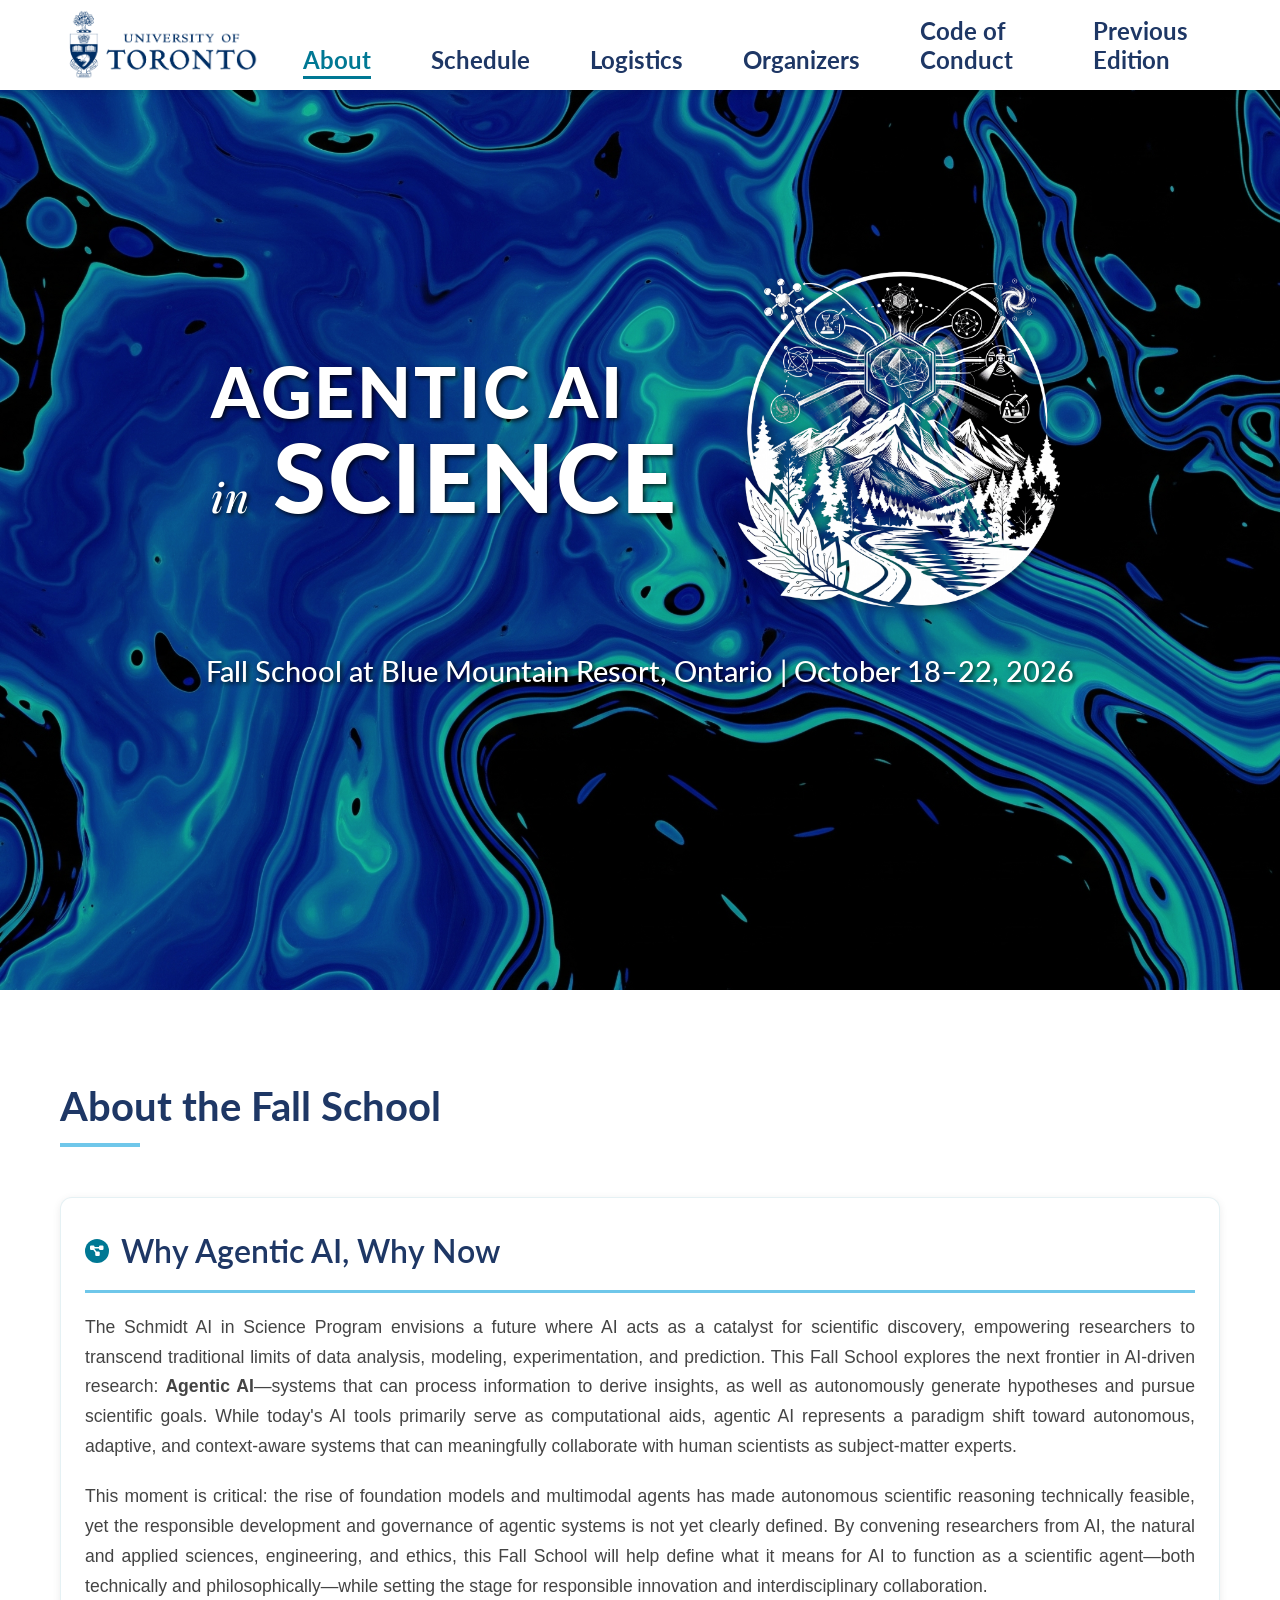
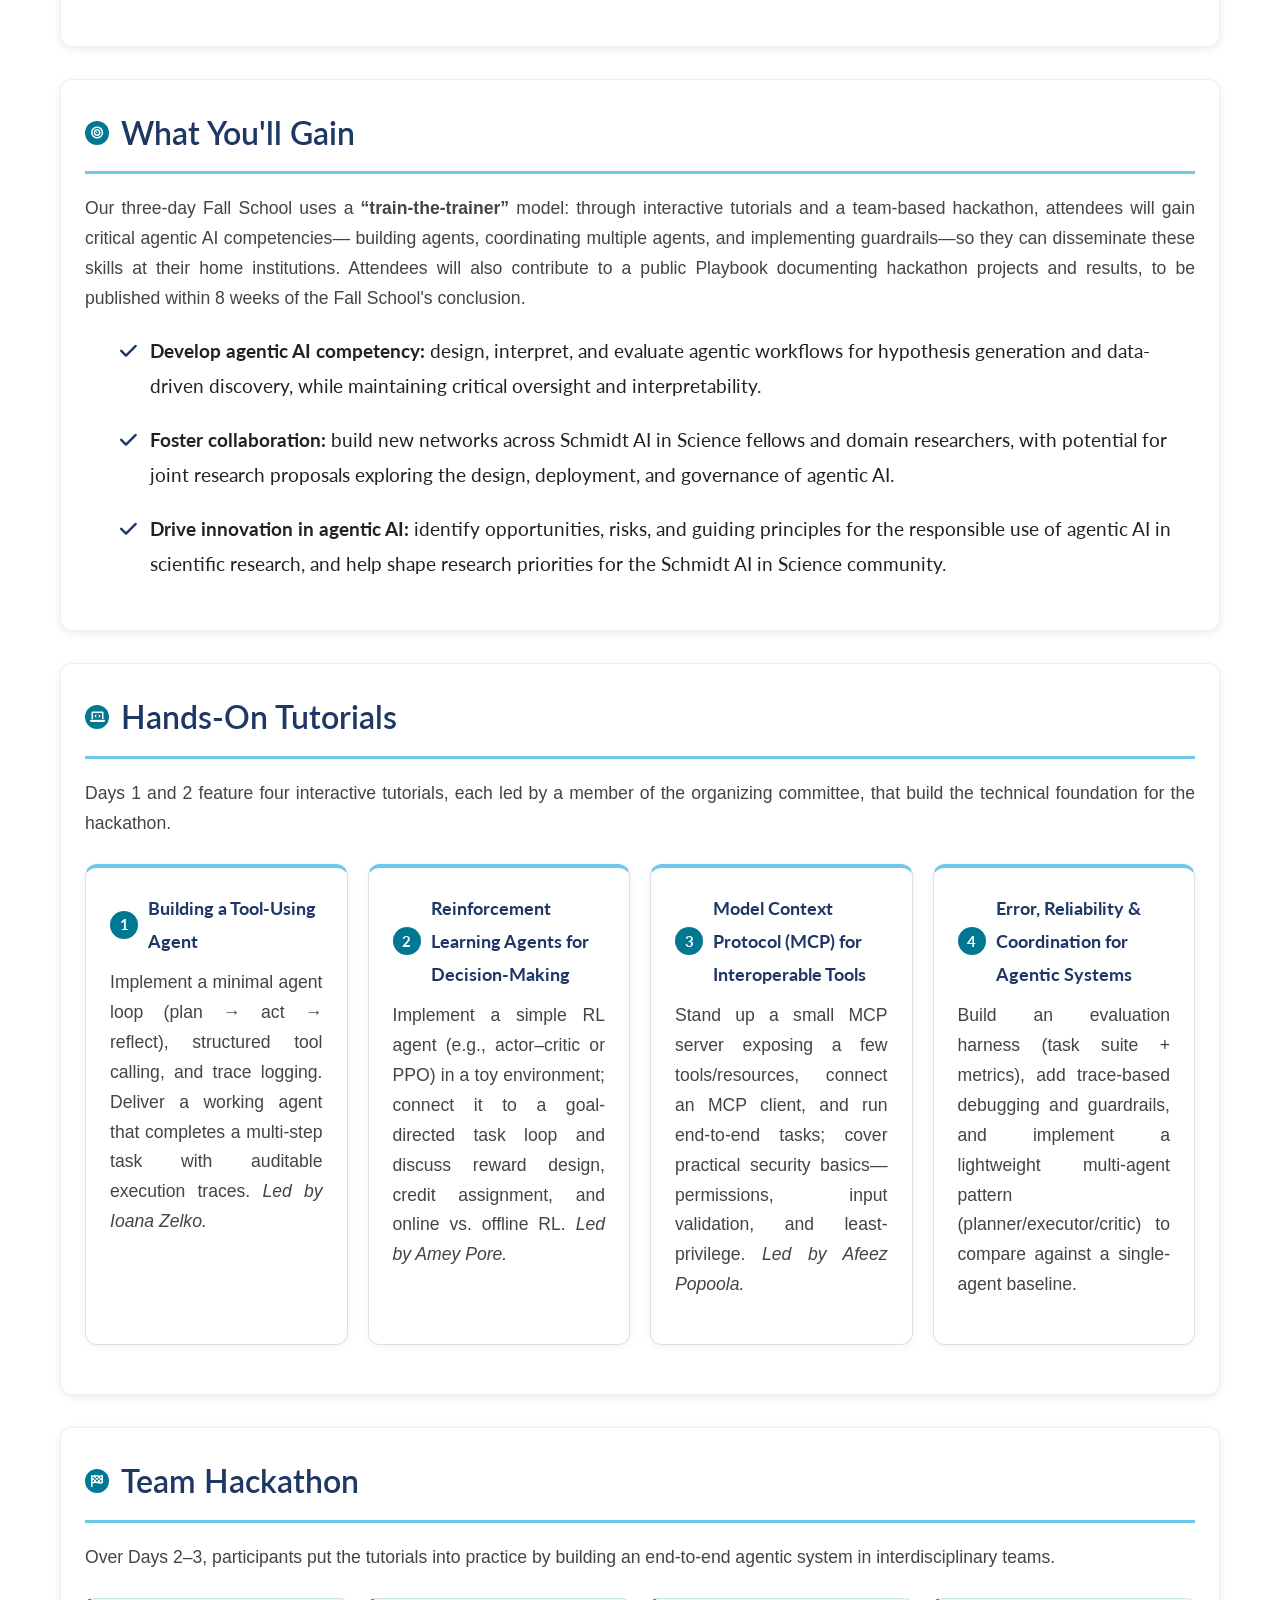
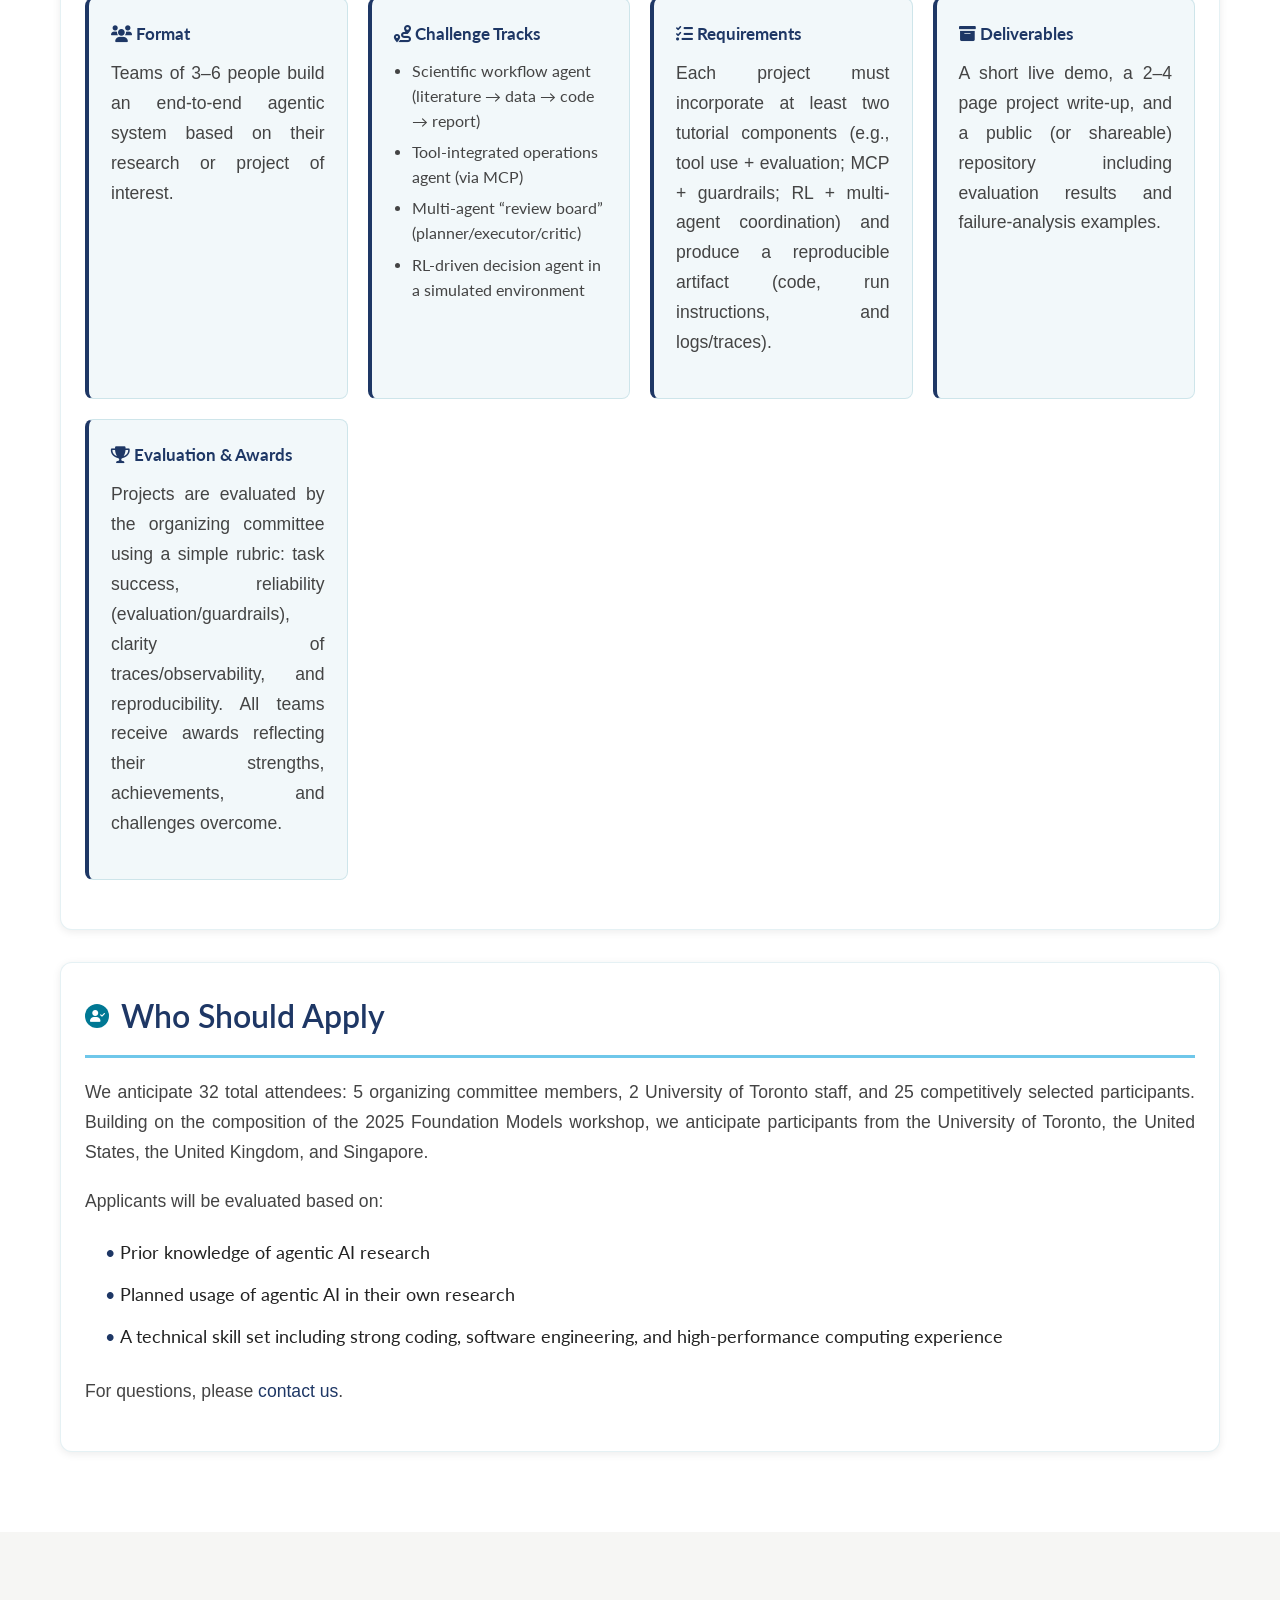
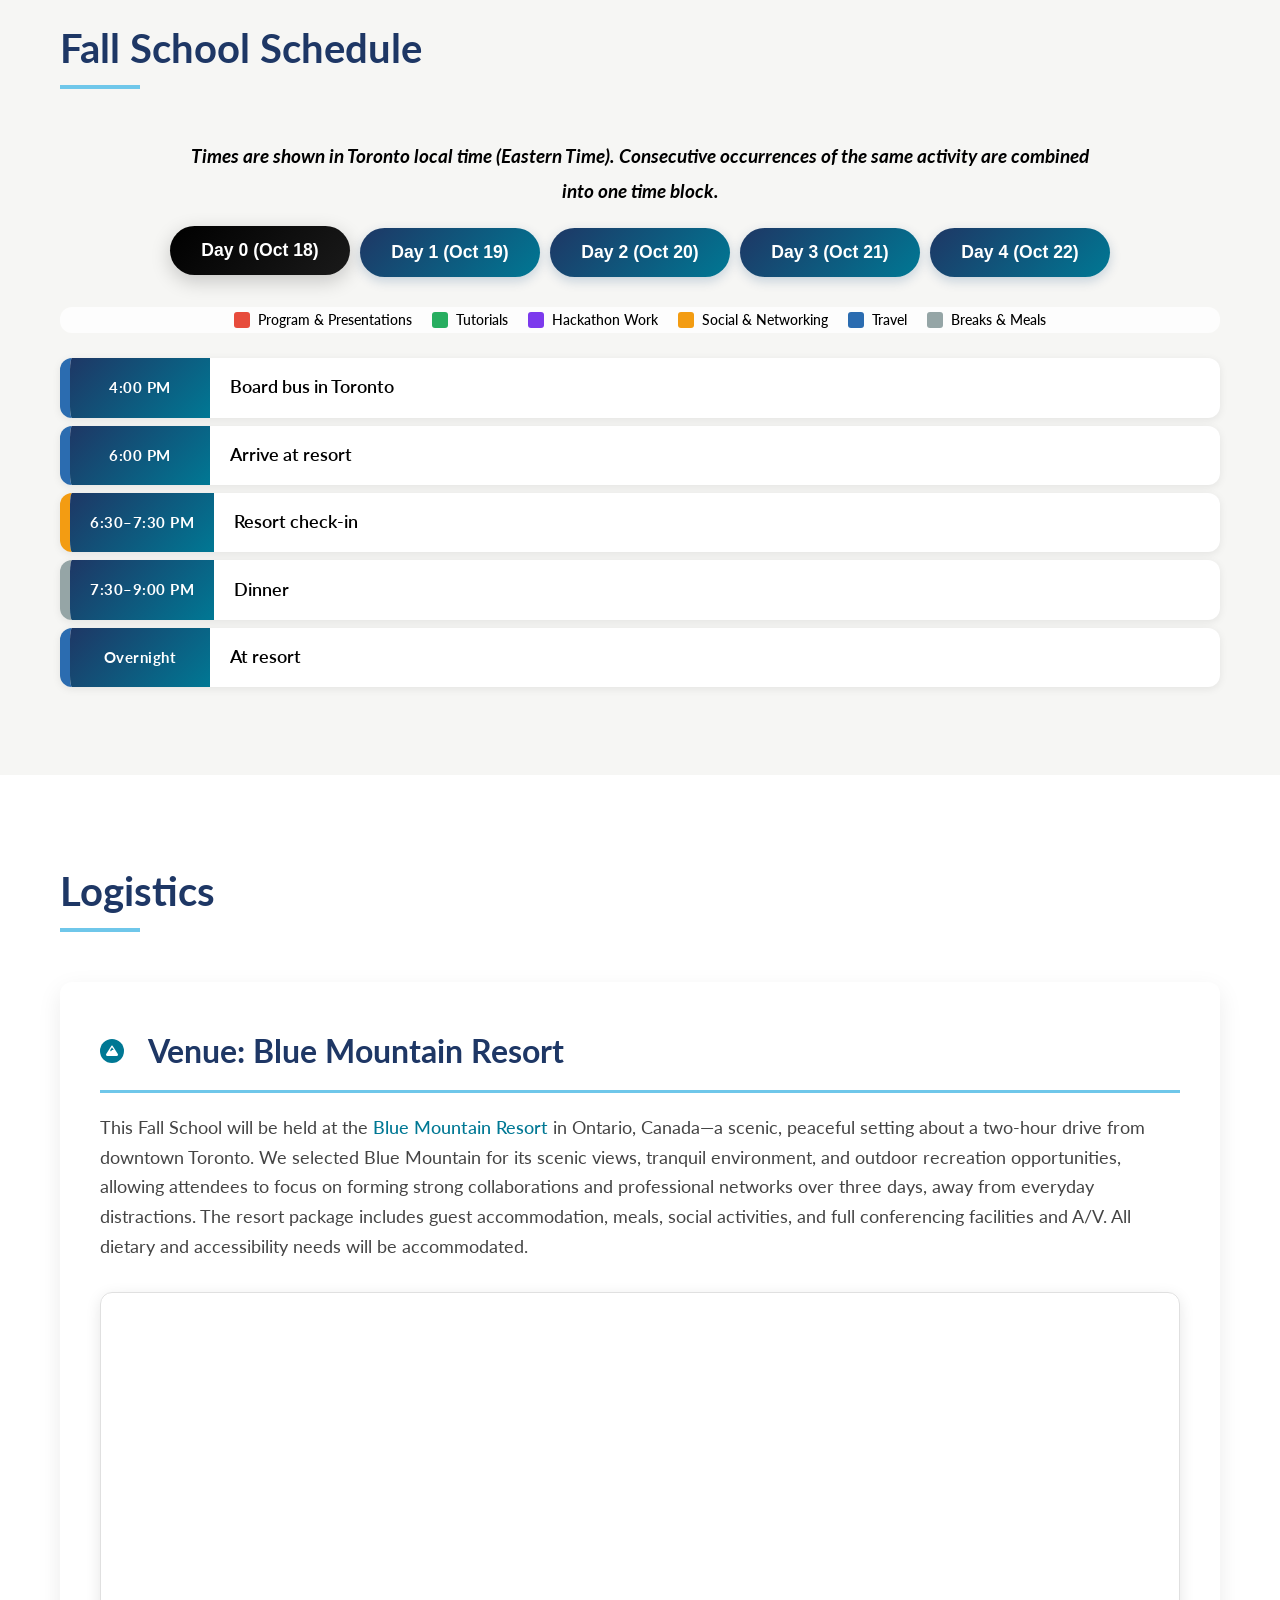
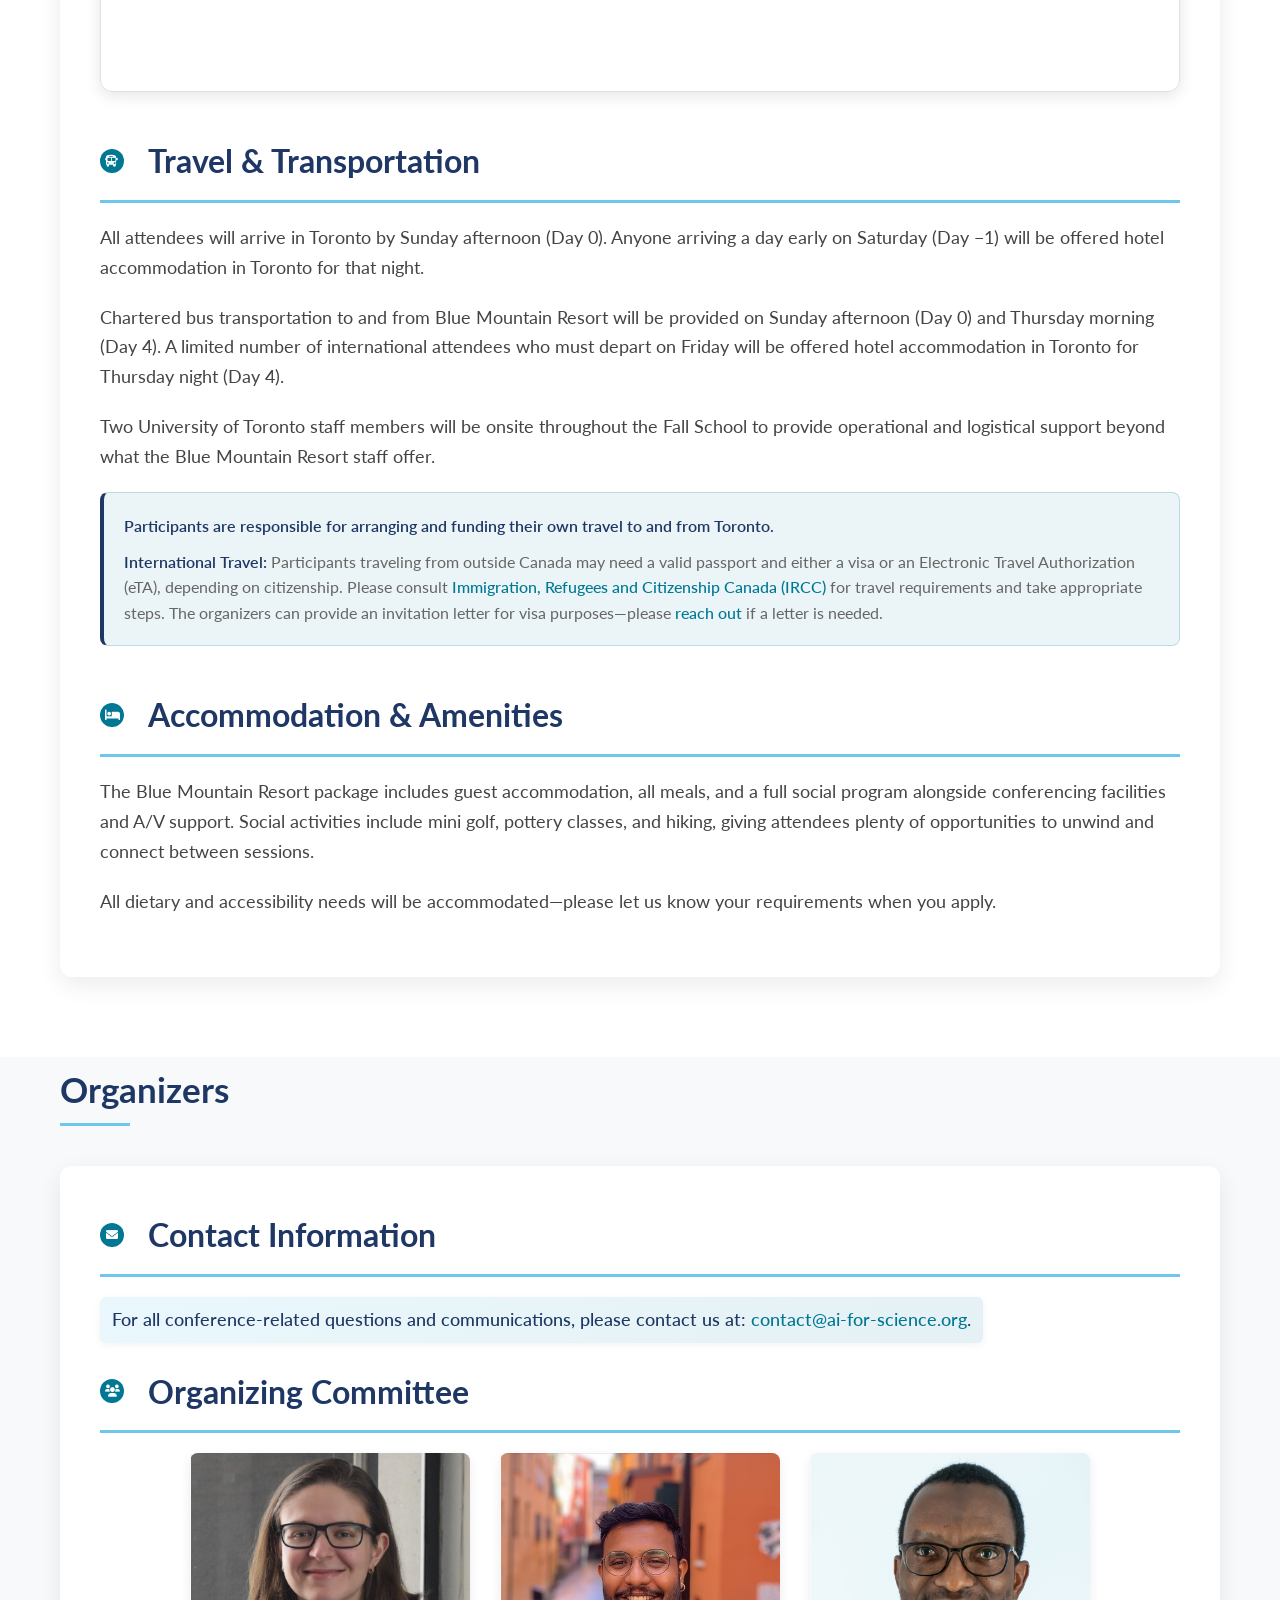
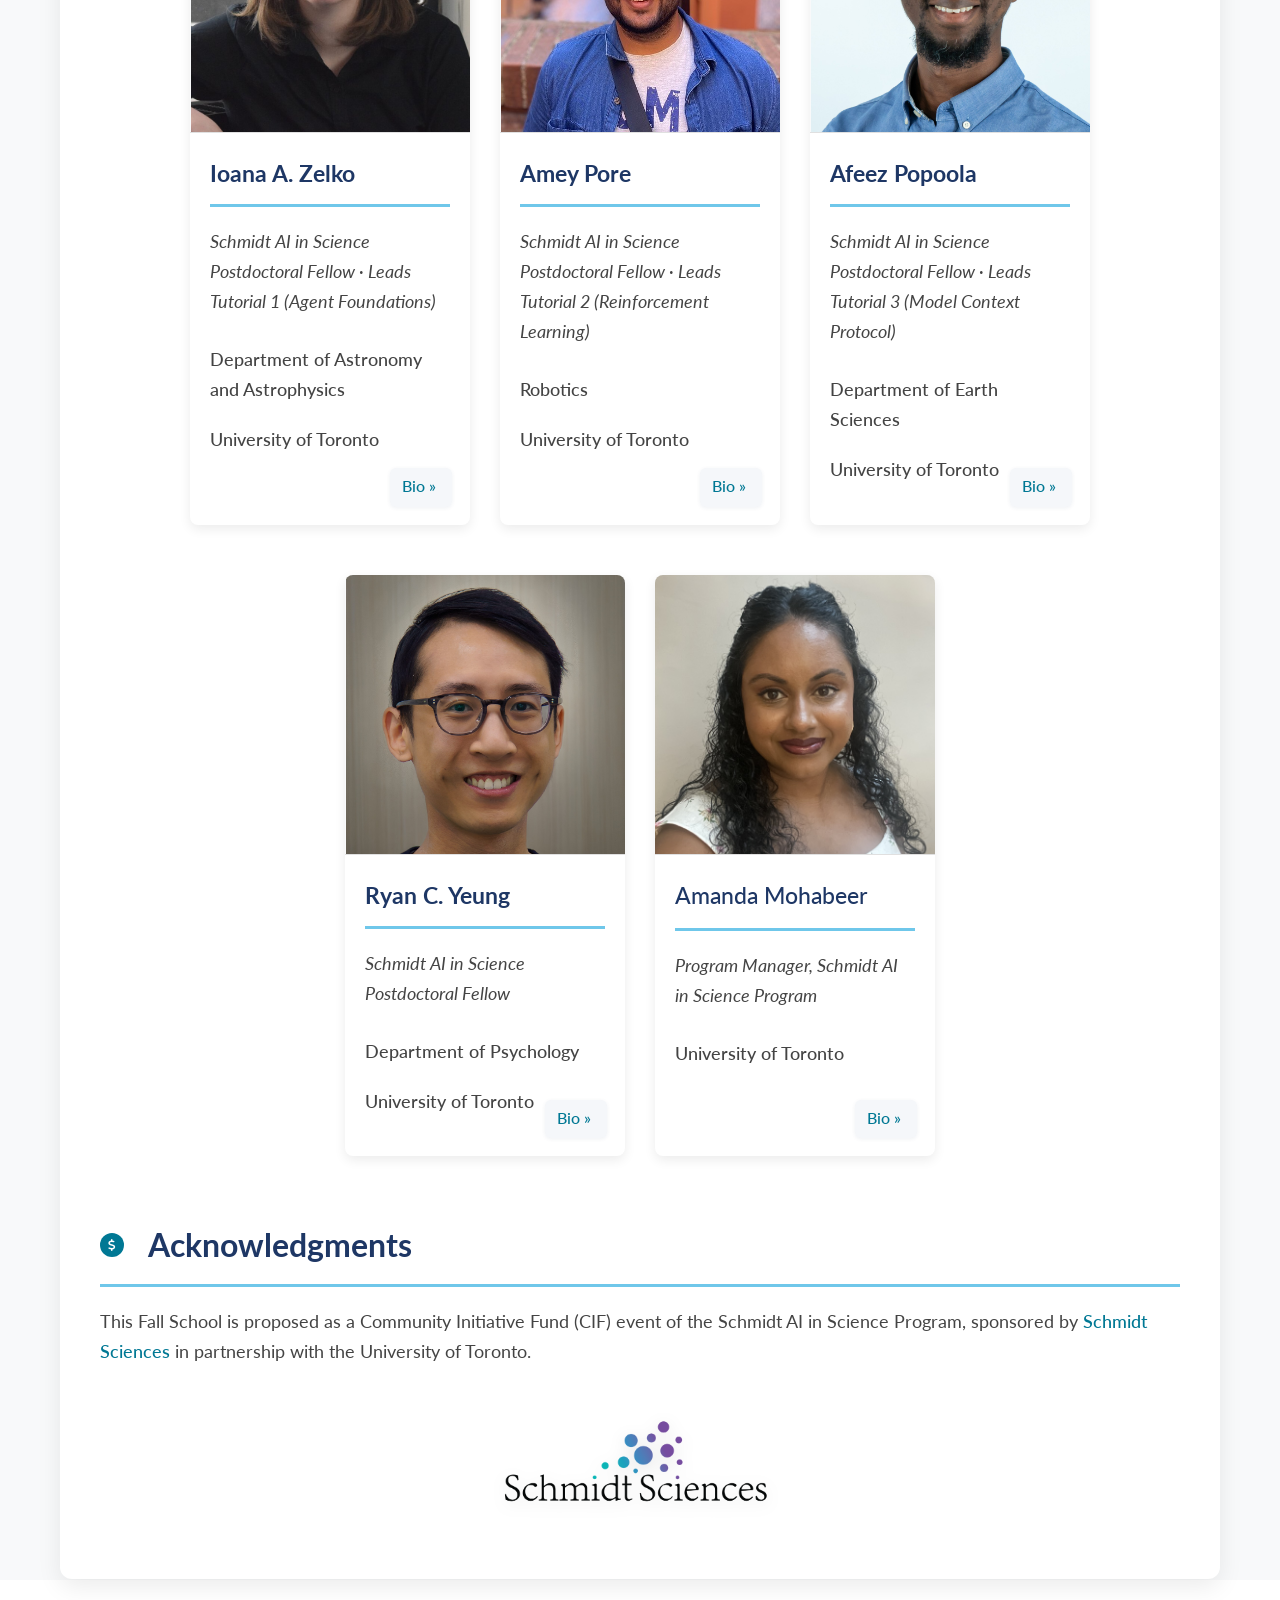
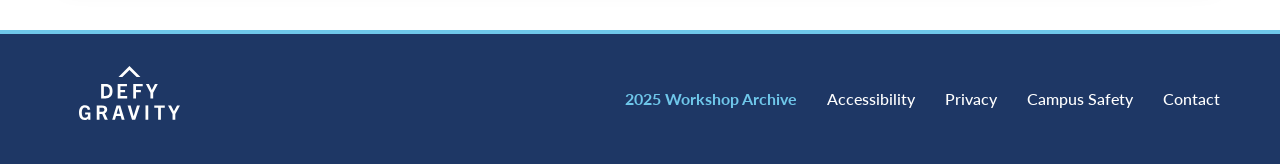
==== index.html @ fad3c487 "Restore day 0 schedule details" ====
<!DOCTYPE html>
<html lang="en">
  <head>
    <meta charset="UTF-8" />
    <meta name="viewport" content="width=device-width, initial-scale=1.0" />
    <meta
      name="description"
      content="Join the Fall School on Agentic AI in Science at the University of Toronto (October 18-22, 2026, Blue Mountain Resort, Ontario). A three-day, train-the-trainer program of hands-on tutorials and a team hackathon on building, coordinating, and evaluating agentic AI systems for scientific discovery. Sponsored by Schmidt Sciences and the University of Toronto."
    />
    <meta
      name="keywords"
      content="Agentic AI, AI for Science, Fall School, Schmidt AI in Science, University of Toronto, Hackathon, Model Context Protocol, Reinforcement Learning, Multi-Agent Systems, Blue Mountain Resort, Toronto Events"
    />
    <meta name="robots" content="index, follow" />
    <link rel="canonical" href="https://ai-for-science.org/" />
    <meta
      property="og:title"
      content="Fall School on Agentic AI in Science 2026"
    />
    <meta
      property="og:description"
      content="A three-day train-the-trainer Fall School at the University of Toronto (Oct 18-22, 2026): hands-on tutorials and a team hackathon on building, coordinating, and evaluating agentic AI systems for scientific discovery."
    />
    <meta property="og:type" content="website" />
    <meta property="og:url" content="https://ai-for-science.org/" />
    <meta
      property="og:image"
      content="https://ai-for-science.org/imgs/og_banner.jpg"
    />
    <meta
      property="og:site_name"
      content="Fall School on Agentic AI in Science"
    />
    <meta name="twitter:card" content="summary_large_image" />
    <meta
      name="twitter:title"
      content="Fall School on Agentic AI in Science 2026"
    />
    <meta
      name="twitter:description"
      content="Join us at the University of Toronto (Oct 18-22, 2026) for hands-on tutorials and a team hackathon exploring agentic AI for scientific discovery."
    />
    <meta
      name="twitter:image"
      content="https://ai-for-science.org/imgs/og_banner.jpg"
    />
    <link rel="preconnect" href="https://fonts.googleapis.com" />
    <link rel="preconnect" href="https://fonts.gstatic.com" crossorigin />
    <link
      href="https://fonts.googleapis.com/css2?family=Lato:wght@400;700;900&family=Playfair+Display:ital,wght@1,500;1,600&display=swap"
      rel="stylesheet"
    />
    <title>Fall School on Agentic AI in Science 2026</title>
    <link rel="stylesheet" href="styles.css" />
    <link
      rel="stylesheet"
      href="https://cdnjs.cloudflare.com/ajax/libs/font-awesome/6.0.0/css/all.min.css"
    />
  </head>
  <body>
    <div class="top-header">
      <a
        href="https://www.utoronto.ca"
        target="_blank"
        class="top-header-logo-link"
      >
        <img
          src="imgs/uoft_logo.png"
          alt="University of Toronto Logo"
          class="top-header-logo"
        />
      </a>
      <button class="mobile-menu-toggle" aria-label="Toggle navigation menu">
        <span></span>
        <span></span>
        <span></span>
      </button>
      <nav class="top-header-nav">
        <ul>
          <li><a href="#about">About</a></li>
          <li><a href="#schedule-start">Schedule</a></li>
          <li><a href="#logistics">Logistics</a></li>
          <li><a href="#organizers">Organizers</a></li>
          <li><a href="code-of-conduct.html">Code of Conduct</a></li>
          <li><a href="2025/index.html">Previous Edition</a></li>
        </ul>
      </nav>
    </div>

    <!-- Floating Section Navigation -->
    <div class="floating-nav" id="floating-nav">
      <div class="floating-nav-toggle" id="floating-nav-toggle">
        <i class="fas fa-list"></i>
      </div>
      <div class="floating-nav-content" id="floating-nav-content">
        <div class="floating-nav-section" id="about-nav" style="display: none">
          <h4>About</h4>
          <ul>
            <li><a href="#about-purpose">Why Agentic AI, Why Now</a></li>
            <li><a href="#about-outcomes">What You'll Gain</a></li>
            <li><a href="#about-tutorials">Hands-On Tutorials</a></li>
            <li><a href="#about-hackathon">Team Hackathon</a></li>
            <li><a href="#about-eligibility">Who Should Apply</a></li>
          </ul>
        </div>
        <div
          class="floating-nav-section"
          id="logistics-nav"
          style="display: none"
        >
          <h4>Logistics</h4>
          <ul>
            <li><a href="#logistics-venue">Venue</a></li>
            <li><a href="#logistics-travel">Travel &amp; Transportation</a></li>
            <li><a href="#logistics-accommodation">Accommodation &amp; Amenities</a></li>
          </ul>
        </div>
        <div
          class="floating-nav-section"
          id="organizers-nav"
          style="display: none"
        >
          <h4>Organizers</h4>
          <ul>
            <li><a href="#organizers-contact">Contact Information</a></li>
            <li><a href="#organizers-committee">Organizing Committee</a></li>
            <li><a href="#organizers-funding">Acknowledgments</a></li>
          </ul>
        </div>
      </div>
    </div>

    <header>
      <img
        src="imgs/homepage_banner_2025.jpeg"
        alt="Conference Banner"
        class="banner"
      />
      <div class="banner-title">
        <div class="banner-brand">
          <h1 class="banner-wordmark">
            <span class="wordmark-top">AGENTIC AI</span>
            <span class="wordmark-bottom">
              <em class="wordmark-for">in</em>
              <span class="wordmark-science">SCIENCE</span>
            </span>
          </h1>
          <img
            src="imgs/transparent.png"
            alt="Agentic AI in Science logo"
            class="banner-emblem"
          />
        </div>
        <p class="subtitle">
          Fall School at Blue Mountain Resort, Ontario | October 18&ndash;22,
          2026
        </p>
      </div>
    </header>

    <main>
      <section id="about" class="section section-light-bg">
        <div class="container">
          <h2 class="section-title">About the Fall School</h2>
          <div class="about-sections">
            <div class="about-subsection">
              <h3 class="about-subsection-heading" id="about-purpose">
                <i class="fas fa-project-diagram"></i> Why Agentic AI, Why Now
              </h3>
              <p>
                The Schmidt AI in Science Program envisions a future where AI
                acts as a catalyst for scientific discovery, empowering
                researchers to transcend traditional limits of data analysis,
                modeling, experimentation, and prediction. This Fall School
                explores the next frontier in AI-driven research:
                <strong>Agentic AI</strong>&mdash;systems that can process
                information to derive insights, as well as autonomously
                generate hypotheses and pursue scientific goals. While
                today's AI tools primarily serve as computational aids,
                agentic AI represents a paradigm shift toward autonomous,
                adaptive, and context-aware systems that can meaningfully
                collaborate with human scientists as subject-matter experts.
              </p>
              <p>
                This moment is critical: the rise of foundation models and
                multimodal agents has made autonomous scientific reasoning
                technically feasible, yet the responsible development and
                governance of agentic systems is not yet clearly defined. By
                convening researchers from AI, the natural and applied
                sciences, engineering, and ethics, this Fall School will help
                define what it means for AI to function as a scientific
                agent&mdash;both technically and philosophically&mdash;while
                setting the stage for responsible innovation and
                interdisciplinary collaboration.
              </p>
            </div>

            <div class="about-subsection">
              <h3 class="about-subsection-heading" id="about-outcomes">
                <i class="fas fa-bullseye"></i> What You'll Gain
              </h3>
              <p>
                Our three-day Fall School uses a
                <strong>&ldquo;train-the-trainer&rdquo;</strong> model:
                through interactive tutorials and a team-based hackathon,
                attendees will gain critical agentic AI competencies&mdash;
                building agents, coordinating multiple agents, and
                implementing guardrails&mdash;so they can disseminate these
                skills at their home institutions. Attendees will also
                contribute to a public Playbook documenting hackathon
                projects and results, to be published within 8 weeks of the
                Fall School's conclusion.
              </p>
              <ul class="goals-list">
                <li>
                  <strong>Develop agentic AI competency:</strong> design,
                  interpret, and evaluate agentic workflows for hypothesis
                  generation and data-driven discovery, while maintaining
                  critical oversight and interpretability.
                </li>
                <li>
                  <strong>Foster collaboration:</strong> build new networks
                  across Schmidt AI in Science fellows and domain
                  researchers, with potential for joint research proposals
                  exploring the design, deployment, and governance of
                  agentic AI.
                </li>
                <li>
                  <strong>Drive innovation in agentic AI:</strong> identify
                  opportunities, risks, and guiding principles for the
                  responsible use of agentic AI in scientific research, and
                  help shape research priorities for the Schmidt AI in
                  Science community.
                </li>
              </ul>
            </div>

            <div class="about-subsection">
              <h3 class="about-subsection-heading" id="about-tutorials">
                <i class="fas fa-laptop-code"></i> Hands-On Tutorials
              </h3>
              <p>
                Days 1 and 2 feature four interactive tutorials, each led by
                a member of the organizing committee, that build the
                technical foundation for the hackathon.
              </p>
              <div class="info-grid">
                <div class="info-card">
                  <h4>
                    <span class="info-card-index">1</span>
                    Building a Tool-Using Agent
                  </h4>
                  <p>
                    Implement a minimal agent loop (plan &rarr; act &rarr;
                    reflect), structured tool calling, and trace logging.
                    Deliver a working agent that completes a multi-step task
                    with auditable execution traces.
                    <em>Led by Ioana Zelko.</em>
                  </p>
                </div>
                <div class="info-card">
                  <h4>
                    <span class="info-card-index">2</span>
                    Reinforcement Learning Agents for Decision-Making
                  </h4>
                  <p>
                    Implement a simple RL agent (e.g., actor&ndash;critic or
                    PPO) in a toy environment; connect it to a goal-directed
                    task loop and discuss reward design, credit assignment,
                    and online vs. offline RL.
                    <em>Led by Amey Pore.</em>
                  </p>
                </div>
                <div class="info-card">
                  <h4>
                    <span class="info-card-index">3</span>
                    Model Context Protocol (MCP) for Interoperable Tools
                  </h4>
                  <p>
                    Stand up a small MCP server exposing a few
                    tools/resources, connect an MCP client, and run
                    end-to-end tasks; cover practical security
                    basics&mdash;permissions, input validation, and
                    least-privilege. <em>Led by Afeez Popoola.</em>
                  </p>
                </div>
                <div class="info-card">
                  <h4>
                    <span class="info-card-index">4</span>
                    Error, Reliability &amp; Coordination for Agentic Systems
                  </h4>
                  <p>
                    Build an evaluation harness (task suite + metrics), add
                    trace-based debugging and guardrails, and implement a
                    lightweight multi-agent pattern
                    (planner/executor/critic) to compare against a
                    single-agent baseline.
                  </p>
                </div>
              </div>
            </div>

            <div class="about-subsection">
              <h3 class="about-subsection-heading" id="about-hackathon">
                <i class="fas fa-flag-checkered"></i> Team Hackathon
              </h3>
              <p>
                Over Days 2&ndash;3, participants put the tutorials into
                practice by building an end-to-end agentic system in
                interdisciplinary teams.
              </p>
              <div class="hackathon-details">
                <div class="hackathon-detail-box">
                  <h4><i class="fas fa-users"></i> Format</h4>
                  <p>
                    Teams of 3&ndash;6 people build an end-to-end agentic
                    system based on their research or project of interest.
                  </p>
                </div>
                <div class="hackathon-detail-box">
                  <h4><i class="fas fa-route"></i> Challenge Tracks</h4>
                  <ul>
                    <li>Scientific workflow agent (literature &rarr; data &rarr; code &rarr; report)</li>
                    <li>Tool-integrated operations agent (via MCP)</li>
                    <li>Multi-agent &ldquo;review board&rdquo; (planner/executor/critic)</li>
                    <li>RL-driven decision agent in a simulated environment</li>
                  </ul>
                </div>
                <div class="hackathon-detail-box">
                  <h4><i class="fas fa-tasks"></i> Requirements</h4>
                  <p>
                    Each project must incorporate at least two tutorial
                    components (e.g., tool use + evaluation; MCP +
                    guardrails; RL + multi-agent coordination) and produce a
                    reproducible artifact (code, run instructions, and
                    logs/traces).
                  </p>
                </div>
                <div class="hackathon-detail-box">
                  <h4><i class="fas fa-archive"></i> Deliverables</h4>
                  <p>
                    A short live demo, a 2&ndash;4 page project write-up,
                    and a public (or shareable) repository including
                    evaluation results and failure-analysis examples.
                  </p>
                </div>
                <div class="hackathon-detail-box">
                  <h4><i class="fas fa-trophy"></i> Evaluation &amp; Awards</h4>
                  <p>
                    Projects are evaluated by the organizing committee using
                    a simple rubric: task success, reliability
                    (evaluation/guardrails), clarity of traces/observability,
                    and reproducibility. All teams receive awards reflecting
                    their strengths, achievements, and challenges overcome.
                  </p>
                </div>
              </div>
            </div>

            <div class="about-subsection">
              <h3 class="about-subsection-heading" id="about-eligibility">
                <i class="fas fa-user-check"></i> Who Should Apply
              </h3>
              <p>
                We anticipate 32 total attendees: 5 organizing committee
                members, 2 University of Toronto staff, and 25 competitively
                selected participants. Building on the composition of the
                2025 Foundation Models workshop, we anticipate participants
                from the University of Toronto, the United States, the
                United Kingdom, and Singapore.
              </p>
              <p>Applicants will be evaluated based on:</p>
              <ul class="eligibility-list">
                <li>Prior knowledge of agentic AI research</li>
                <li>Planned usage of agentic AI in their own research</li>
                <li>
                  A technical skill set including strong coding, software
                  engineering, and high-performance computing experience
                </li>
              </ul>
              <p>
                For questions, please
                <a href="mailto:contact@ai-for-science.org">contact us</a>.
              </p>
            </div>
          </div>
        </div>
      </section>

      <section id="schedule" class="section section-mid-bg">
        <div class="container">
          <h2 class="section-title">Fall School Schedule</h2>
          <p class="tentative-schedule-note">
            <strong><em>Times are shown in Toronto local time (Eastern Time). Consecutive occurrences of the same activity are combined into one time block.</em></strong>
          </p>

          <div id="schedule-start" class="schedule-tabs">
            <button class="tab-btn active" data-day="day0-time">
              Day 0 (Oct 18)
            </button>
            <button class="tab-btn" data-day="day1-time">
              Day 1 (Oct 19)
            </button>
            <button class="tab-btn" data-day="day2-time">
              Day 2 (Oct 20)
            </button>
            <button class="tab-btn" data-day="day3-time">
              Day 3 (Oct 21)
            </button>
            <button class="tab-btn" data-day="day4-time">
              Day 4 (Oct 22)
            </button>
          </div>

          <div class="schedule-legend">
            <div class="legend-item">
              <div class="legend-color keynote-color"></div>
              <span>Program &amp; Presentations</span>
            </div>
            <div class="legend-item">
              <div class="legend-color tutorial-color"></div>
              <span>Tutorials</span>
            </div>
            <div class="legend-item">
              <div class="legend-color hackathon-color"></div>
              <span>Hackathon Work</span>
            </div>
            <div class="legend-item">
              <div class="legend-color social-color"></div>
              <span>Social &amp; Networking</span>
            </div>
            <div class="legend-item">
              <div class="legend-color travel-color"></div>
              <span>Travel</span>
            </div>
            <div class="legend-item">
              <div class="legend-color break-color"></div>
              <span>Breaks &amp; Meals</span>
            </div>
          </div>

          <div id="day0-time" class="schedule-content active">
            <div class="schedule-item travel">
              <div class="time">4:00 PM</div>
              <div class="details"><h3>Board bus in Toronto</h3></div>
            </div>
            <div class="schedule-item travel">
              <div class="time">6:00 PM</div>
              <div class="details"><h3>Arrive at resort</h3></div>
            </div>
            <div class="schedule-item social">
              <div class="time">6:30–7:30 PM</div>
              <div class="details"><h3>Resort check-in</h3></div>
            </div>
            <div class="schedule-item break">
              <div class="time">7:30–9:00 PM</div>
              <div class="details"><h3>Dinner</h3></div>
            </div>
            <div class="schedule-item travel">
              <div class="time">Overnight</div>
              <div class="details"><h3>At resort</h3></div>
            </div>
          </div>

          <div id="day1-time" class="schedule-content">
            <div class="schedule-item break">
              <div class="time">7:30–8:30 AM</div>
              <div class="details"><h3>Breakfast</h3></div>
            </div>
            <div class="schedule-item keynote">
              <div class="time">8:45 PM</div>
              <div class="details"><h3>Opening Remarks</h3></div>
            </div>
            <div class="schedule-item tutorial">
              <div class="time">9:00–10:00 AM</div>
              <div class="details"><h3>Tutorial 1 — Agent Foundations</h3></div>
            </div>
            <div class="schedule-item keynote">
              <div class="time">10:00–11:00 AM</div>
              <div class="details"><h3>Guest Speaker (Remote) — Dr. Oliver Bogler</h3></div>
            </div>
            <div class="schedule-item break">
              <div class="time">11:00–11:30 AM</div>
              <div class="details"><h3>Snack/Coffee Break</h3></div>
            </div>
            <div class="schedule-item hackathon">
              <div class="time">11:30 AM–12:00 PM</div>
              <div class="details"><h3>Team Assignments; I. First Github Push</h3></div>
            </div>
            <div class="schedule-item break">
              <div class="time">12:00–1:00 PM</div>
              <div class="details"><h3>Lunch</h3></div>
            </div>
            <div class="schedule-item tutorial">
              <div class="time">1:00–2:00 PM</div>
              <div class="details"><h3>Tutorial 2 — Reinforcement Learning Agents</h3></div>
            </div>
            <div class="schedule-item hackathon">
              <div class="time">2:00–3:00 PM</div>
              <div class="details"><h3>Group Work</h3></div>
            </div>
            <div class="schedule-item break">
              <div class="time">3:00–3:30 PM</div>
              <div class="details"><h3>Snack/Coffee Break</h3></div>
            </div>
            <div class="schedule-item hackathon">
              <div class="time">3:30–5:30 PM</div>
              <div class="details"><h3>Group Work; II. 1-Page Spec (5:00 PM)</h3></div>
            </div>
            <div class="schedule-item social">
              <div class="time">5:30–7:30 PM</div>
              <div class="details"><h3>Social Activity — Canopy Climb</h3></div>
            </div>
            <div class="schedule-item break">
              <div class="time">7:30–9:00 PM</div>
              <div class="details"><h3>Dinner @ Firehall Pizza</h3></div>
            </div>
            <div class="schedule-item travel">
              <div class="time">Overnight</div>
              <div class="details"><h3>At resort</h3></div>
            </div>
          </div>

          <div id="day2-time" class="schedule-content">
            <div class="schedule-item break">
              <div class="time">7:30–9:00 AM</div>
              <div class="details"><h3>Breakfast</h3></div>
            </div>
            <div class="schedule-item tutorial">
              <div class="time">9:00–10:00 AM</div>
              <div class="details"><h3>Tutorial 3 — Model Context Protocol</h3></div>
            </div>
            <div class="schedule-item break">
              <div class="time">10:00–10:30 AM</div>
              <div class="details"><h3>Snack/Coffee Break</h3></div>
            </div>
            <div class="schedule-item hackathon">
              <div class="time">10:30 AM–12:00 PM</div>
              <div class="details"><h3>Group Work</h3></div>
            </div>
            <div class="schedule-item break">
              <div class="time">12:00–1:30 PM</div>
              <div class="details"><h3>Takeout Lunch; Gondola Ride</h3></div>
            </div>
            <div class="schedule-item tutorial">
              <div class="time">1:30–2:30 PM</div>
              <div class="details"><h3>Tutorial 4 — Errors, Reliability, &amp; Coordination</h3></div>
            </div>
            <div class="schedule-item break">
              <div class="time">2:30–3:00 PM</div>
              <div class="details"><h3>Snack/Coffee Break</h3></div>
            </div>
            <div class="schedule-item keynote">
              <div class="time">3:00–4:00 PM</div>
              <div class="details"><h3>Guest Speaker (Remote) — Dr. Logan Ward</h3></div>
            </div>
            <div class="schedule-item hackathon">
              <div class="time">4:00–5:30 PM</div>
              <div class="details"><h3>Group Work; III. Baseline Pipeline (5:00 PM)</h3></div>
            </div>
            <div class="schedule-item social">
              <div class="time">5:30–7:00 PM</div>
              <div class="details"><h3>Social Activity — Trail Walk</h3></div>
            </div>
            <div class="schedule-item break">
              <div class="time">7:00–9:00 PM</div>
              <div class="details"><h3>Dinner</h3></div>
            </div>
            <div class="schedule-item travel">
              <div class="time">Overnight</div>
              <div class="details"><h3>At resort</h3></div>
            </div>
          </div>

          <div id="day3-time" class="schedule-content">
            <div class="schedule-item break">
              <div class="time">7:30–9:00 AM</div>
              <div class="details"><h3>Breakfast</h3></div>
            </div>
            <div class="schedule-item hackathon">
              <div class="time">9:00–10:00 AM</div>
              <div class="details"><h3>Group Work</h3></div>
            </div>
            <div class="schedule-item break">
              <div class="time">10:00–10:30 AM</div>
              <div class="details"><h3>Snack/Coffee Break</h3></div>
            </div>
            <div class="schedule-item hackathon">
              <div class="time">10:30 AM–12:00 PM</div>
              <div class="details"><h3>Group Work; IV. Evaluation Script (11:00 AM)</h3></div>
            </div>
            <div class="schedule-item break">
              <div class="time">12:00–1:00 PM</div>
              <div class="details"><h3>Lunch</h3></div>
            </div>
            <div class="schedule-item hackathon">
              <div class="time">1:00–2:00 PM</div>
              <div class="details"><h3>Group Work; V. Demo Script</h3></div>
            </div>
            <div class="schedule-item keynote">
              <div class="time">2:00–3:00 PM</div>
              <div class="details"><h3>Guest Speaker (Remote) — Journalism &amp; Science Communication</h3></div>
            </div>
            <div class="schedule-item break">
              <div class="time">3:00–3:30 PM</div>
              <div class="details"><h3>Snack/Coffee Break</h3></div>
            </div>
            <div class="schedule-item hackathon">
              <div class="time">3:30–4:30 PM</div>
              <div class="details"><h3>Prepare Presentations</h3></div>
            </div>
            <div class="schedule-item keynote">
              <div class="time">4:30–6:00 PM</div>
              <div class="details"><h3>Team Presentations; Awards (toward end)</h3></div>
            </div>
            <div class="schedule-item social">
              <div class="time">6:00–7:30 PM</div>
              <div class="details"><h3>Social Activity — AGORA Path of Light</h3></div>
            </div>
            <div class="schedule-item keynote">
              <div class="time">7:30–9:00 PM</div>
              <div class="details"><h3>Dinner; Closing Remarks (8:00 PM)</h3></div>
            </div>
            <div class="schedule-item travel">
              <div class="time">Overnight</div>
              <div class="details"><h3>At resort</h3></div>
            </div>
          </div>

          <div id="day4-time" class="schedule-content">
            <div class="schedule-item break">
              <div class="time">7:30–9:00 AM</div>
              <div class="details"><h3>Breakfast</h3></div>
            </div>
            <div class="schedule-item travel">
              <div class="time">9:00–11:00 AM</div>
              <div class="details"><h3>Board bus at resort; travel to Toronto</h3></div>
            </div>
            <div class="schedule-item travel">
              <div class="time">11:00 AM</div>
              <div class="details"><h3>Arrive in Toronto</h3></div>
            </div>
            <div class="schedule-item travel">
              <div class="time">Overnight</div>
              <div class="details"><h3>Toronto hotel</h3></div>
            </div>
          </div>

          <template>
          <div id="day0-new" class="schedule-content active">
            <div class="schedule-item travel">
              <div class="time">4:00 PM</div>
              <div class="details">
                <h3>Board Bus from Toronto to Resort</h3>
              </div>
            </div>
            <div class="schedule-item travel">
              <div class="time">6:00 PM</div>
              <div class="details">
                <h3>Arrive at Resort</h3>
              </div>
            </div>
            <div class="schedule-item social">
              <div class="time">6:00 PM</div>
              <div class="details">
                <h3>Check-In at Resort</h3>
              </div>
            </div>
            <div class="schedule-item social">
              <div class="time">7:00 PM</div>
              <div class="details">
                <h3>Check-In at Resort</h3>
              </div>
            </div>
            <div class="schedule-item break">
              <div class="time">7:00 PM</div>
              <div class="details">
                <h3>Dinner</h3>
              </div>
            </div>
            <div class="schedule-item break">
              <div class="time">8:00 PM</div>
              <div class="details">
                <h3>Dinner</h3>
              </div>
            </div>
            <div class="schedule-item travel">
              <div class="time">Night</div>
              <div class="details">
                <h3>At Resort</h3>
              </div>
            </div>
          </div>

          <div id="day1-new" class="schedule-content">
            <div class="schedule-item break">
              <div class="time">7:00 AM</div>
              <div class="details">
                <h3>Breakfast</h3>
              </div>
            </div>
            <div class="schedule-item break">
              <div class="time">8:00 AM</div>
              <div class="details">
                <h3>Breakfast</h3>
              </div>
            </div>
            <div class="schedule-item keynote">
              <div class="time">8:00 AM</div>
              <div class="details">
                <h3>Opening Remarks</h3>
              </div>
            </div>
            <div class="schedule-item tutorial">
              <div class="time">9:00 AM</div>
              <div class="details">
                <h3>Tutorial 1: Agent Foundations</h3>
              </div>
            </div>
            <div class="schedule-item keynote">
              <div class="time">10:00 AM</div>
              <div class="details">
                <h3>Guest Speaker (Remote): Dr. Oliver Bogler</h3>
              </div>
            </div>
            <div class="schedule-item break">
              <div class="time">11:00 AM</div>
              <div class="details">
                <h3>Snack/Coffee Break</h3>
              </div>
            </div>
            <div class="schedule-item hackathon">
              <div class="time">11:00 AM</div>
              <div class="details">
                <h3>Team Assignments &mdash; Milestone I: First GitHub Push</h3>
              </div>
            </div>
            <div class="schedule-item break">
              <div class="time">12:00 PM</div>
              <div class="details">
                <h3>Lunch</h3>
              </div>
            </div>
            <div class="schedule-item tutorial">
              <div class="time">1:00 PM</div>
              <div class="details">
                <h3>Tutorial 2: Reinforcement Learning Agents</h3>
              </div>
            </div>
            <div class="schedule-item hackathon">
              <div class="time">2:00 PM</div>
              <div class="details">
                <h3>Group Work</h3>
              </div>
            </div>
            <div class="schedule-item hackathon">
              <div class="time">3:00 PM</div>
              <div class="details">
                <h3>Group Work</h3>
              </div>
            </div>
            <div class="schedule-item break">
              <div class="time">3:00 PM</div>
              <div class="details">
                <h3>Snack/Coffee Break</h3>
              </div>
            </div>
            <div class="schedule-item hackathon">
              <div class="time">4:00 PM</div>
              <div class="details">
                <h3>Group Work</h3>
              </div>
            </div>
            <div class="schedule-item hackathon">
              <div class="time">5:00 PM</div>
              <div class="details">
                <h3>Group Work &mdash; Milestone II: 1-Page Spec</h3>
              </div>
            </div>
            <div class="schedule-item social">
              <div class="time">5:00 PM</div>
              <div class="details">
                <h3>Social Activity: Canopy Climb</h3>
              </div>
            </div>
            <div class="schedule-item social">
              <div class="time">6:00 PM</div>
              <div class="details">
                <h3>Social Activity: Canopy Climb</h3>
              </div>
            </div>
            <div class="schedule-item social">
              <div class="time">7:00 PM</div>
              <div class="details">
                <h3>Social Activity: Canopy Climb</h3>
              </div>
            </div>
            <div class="schedule-item break">
              <div class="time">7:00 PM</div>
              <div class="details">
                <h3>Dinner at Firehall Pizza</h3>
              </div>
            </div>
            <div class="schedule-item break">
              <div class="time">8:00 PM</div>
              <div class="details">
                <h3>Dinner at Firehall Pizza</h3>
              </div>
            </div>
            <div class="schedule-item travel">
              <div class="time">Night</div>
              <div class="details">
                <h3>At Resort</h3>
              </div>
            </div>
          </div>

          <div id="day2-new" class="schedule-content">
            <div class="schedule-item break">
              <div class="time">7:00 AM</div>
              <div class="details">
                <h3>Breakfast</h3>
              </div>
            </div>
            <div class="schedule-item break">
              <div class="time">8:00 AM</div>
              <div class="details">
                <h3>Breakfast</h3>
              </div>
            </div>
            <div class="schedule-item tutorial">
              <div class="time">9:00 AM</div>
              <div class="details">
                <h3>Tutorial 3: Model Context Protocol</h3>
              </div>
            </div>
            <div class="schedule-item break">
              <div class="time">10:00 AM</div>
              <div class="details">
                <h3>Snack/Coffee Break</h3>
              </div>
            </div>
            <div class="schedule-item hackathon">
              <div class="time">10:00 AM</div>
              <div class="details">
                <h3>Group Work</h3>
              </div>
            </div>
            <div class="schedule-item hackathon">
              <div class="time">11:00 AM</div>
              <div class="details">
                <h3>Group Work</h3>
              </div>
            </div>
            <div class="schedule-item break">
              <div class="time">12:00 PM</div>
              <div class="details">
                <h3>Takeout Lunch and Gondola Ride</h3>
              </div>
            </div>
            <div class="schedule-item break">
              <div class="time">1:00 PM</div>
              <div class="details">
                <h3>Takeout Lunch and Gondola Ride</h3>
              </div>
            </div>
            <div class="schedule-item tutorial">
              <div class="time">1:00 PM</div>
              <div class="details">
                <h3>Tutorial 4: Errors, Reliability, &amp; Coordination</h3>
              </div>
            </div>
            <div class="schedule-item tutorial">
              <div class="time">2:00 PM</div>
              <div class="details">
                <h3>Tutorial 4: Errors, Reliability, &amp; Coordination</h3>
              </div>
            </div>
            <div class="schedule-item break">
              <div class="time">2:00 PM</div>
              <div class="details">
                <h3>Snack/Coffee Break</h3>
              </div>
            </div>
            <div class="schedule-item keynote">
              <div class="time">3:00 PM</div>
              <div class="details">
                <h3>Guest Speaker (Remote): Dr. Logan Ward</h3>
              </div>
            </div>
            <div class="schedule-item hackathon">
              <div class="time">4:00 PM</div>
              <div class="details">
                <h3>Group Work</h3>
              </div>
            </div>
            <div class="schedule-item hackathon">
              <div class="time">5:00 PM</div>
              <div class="details">
                <h3>Group Work &mdash; Milestone III: Baseline Pipeline</h3>
              </div>
            </div>
            <div class="schedule-item social">
              <div class="time">5:00 PM</div>
              <div class="details">
                <h3>Social Activity: Trail Walk</h3>
              </div>
            </div>
            <div class="schedule-item social">
              <div class="time">6:00 PM</div>
              <div class="details">
                <h3>Social Activity: Trail Walk</h3>
              </div>
            </div>
            <div class="schedule-item break">
              <div class="time">7:00 PM</div>
              <div class="details">
                <h3>Dinner</h3>
              </div>
            </div>
            <div class="schedule-item break">
              <div class="time">8:00 PM</div>
              <div class="details">
                <h3>Dinner</h3>
              </div>
            </div>
            <div class="schedule-item travel">
              <div class="time">Night</div>
              <div class="details">
                <h3>At Resort</h3>
              </div>
            </div>
          </div>

          <div id="day3-new" class="schedule-content">
            <div class="schedule-item break">
              <div class="time">7:00 AM</div>
              <div class="details">
                <h3>Breakfast</h3>
              </div>
            </div>
            <div class="schedule-item break">
              <div class="time">8:00 AM</div>
              <div class="details">
                <h3>Breakfast</h3>
              </div>
            </div>
            <div class="schedule-item hackathon">
              <div class="time">9:00 AM</div>
              <div class="details">
                <h3>Group Work</h3>
              </div>
            </div>
            <div class="schedule-item break">
              <div class="time">10:00 AM</div>
              <div class="details">
                <h3>Snack/Coffee Break</h3>
              </div>
            </div>
            <div class="schedule-item hackathon">
              <div class="time">10:00 AM</div>
              <div class="details">
                <h3>Group Work</h3>
              </div>
            </div>
            <div class="schedule-item hackathon">
              <div class="time">11:00 AM</div>
              <div class="details">
                <h3>Group Work &mdash; Milestone IV: Evaluation Script</h3>
              </div>
            </div>
            <div class="schedule-item break">
              <div class="time">12:00 PM</div>
              <div class="details">
                <h3>Lunch</h3>
              </div>
            </div>
            <div class="schedule-item hackathon">
              <div class="time">1:00 PM</div>
              <div class="details">
                <h3>Group Work &mdash; Milestone V: Demo Script</h3>
              </div>
            </div>
            <div class="schedule-item keynote">
              <div class="time">2:00 PM</div>
              <div class="details">
                <h3>Guest Speaker (Remote): Journalism &amp; Science Communication</h3>
              </div>
            </div>
            <div class="schedule-item hackathon">
              <div class="time">3:00 PM</div>
              <div class="details">
                <h3>Prepare Presentations</h3>
              </div>
            </div>
            <div class="schedule-item break">
              <div class="time">3:00 PM</div>
              <div class="details">
                <h3>Snack/Coffee Break</h3>
              </div>
            </div>
            <div class="schedule-item hackathon">
              <div class="time">4:00 PM</div>
              <div class="details">
                <h3>Prepare Presentations</h3>
              </div>
            </div>
            <div class="schedule-item keynote">
              <div class="time">4:00 PM</div>
              <div class="details">
                <h3>Team Presentations</h3>
              </div>
            </div>
            <div class="schedule-item keynote">
              <div class="time">5:00 PM</div>
              <div class="details">
                <h3>Team Presentations and Awards</h3>
              </div>
            </div>
            <div class="schedule-item social">
              <div class="time">6:00 PM</div>
              <div class="details">
                <h3>Social Activity: AGORA Path of Light</h3>
              </div>
            </div>
            <div class="schedule-item social">
              <div class="time">7:00 PM</div>
              <div class="details">
                <h3>Social Activity: AGORA Path of Light</h3>
              </div>
            </div>
            <div class="schedule-item break">
              <div class="time">7:00 PM</div>
              <div class="details">
                <h3>Dinner</h3>
              </div>
            </div>
            <div class="schedule-item keynote">
              <div class="time">8:00 PM</div>
              <div class="details">
                <h3>Dinner and Closing Remarks</h3>
              </div>
            </div>
            <div class="schedule-item travel">
              <div class="time">Night</div>
              <div class="details">
                <h3>At Resort</h3>
              </div>
            </div>
          </div>

          <div id="day4-new" class="schedule-content">
            <div class="schedule-item break">
              <div class="time">7:00 AM</div>
              <div class="details">
                <h3>Breakfast</h3>
              </div>
            </div>
            <div class="schedule-item break">
              <div class="time">8:00 AM</div>
              <div class="details">
                <h3>Breakfast</h3>
              </div>
            </div>
            <div class="schedule-item travel">
              <div class="time">9:00 AM</div>
              <div class="details">
                <h3>Board Bus from Resort to Toronto</h3>
              </div>
            </div>
            <div class="schedule-item travel">
              <div class="time">11:00 AM</div>
              <div class="details">
                <h3>Arrive in Toronto</h3>
              </div>
            </div>
            <div class="schedule-item travel">
              <div class="time">Night</div>
              <div class="details">
                <h3>Toronto Hotel</h3>
              </div>
            </div>
          </div>
          </template>
        </div>
      </section>

      <section id="logistics" class="section section-light-bg">
        <div class="container">
          <h2 class="section-title">Logistics</h2>
          <div class="logistics-content">
            <h3 class="logistics-location-heading" id="logistics-venue">
              <i class="fas fa-mountain"></i> Venue: Blue Mountain Resort
            </h3>
            <p>
              This Fall School will be held at the
              <strong>
                <a
                  href="https://www.bluemountain.ca/"
                  target="_blank"
                  rel="noopener"
                >
                  Blue Mountain Resort
                </a>
              </strong>
              in Ontario, Canada&mdash;a scenic, peaceful setting about a
              two-hour drive from downtown Toronto. We selected Blue Mountain
              for its scenic views, tranquil environment, and outdoor
              recreation opportunities, allowing attendees to focus on
              forming strong collaborations and professional networks over
              three days, away from everyday distractions. The resort
              package includes guest accommodation, meals, social
              activities, and full conferencing facilities and A/V. All
              dietary and accessibility needs will be accommodated.
            </p>
            <div class="map-container">
              <iframe
                src="https://www.google.com/maps?q=Blue+Mountain+Resort,+Ontario,+Canada&output=embed"
                width="100%"
                height="100%"
                style="border: 0"
                allowfullscreen=""
                loading="lazy"
                referrerpolicy="no-referrer-when-downgrade"
                title="Blue Mountain Resort Location"
              ></iframe>
            </div>

            <h3 class="logistics-travel-heading" id="logistics-travel">
              <i class="fas fa-bus"></i> Travel &amp; Transportation
            </h3>
            <p>
              All attendees will arrive in Toronto by Sunday afternoon
              (Day 0). Anyone arriving a day early on Saturday (Day
              &minus;1) will be offered hotel accommodation in Toronto for
              that night.
            </p>
            <p>
              Chartered bus transportation to and from Blue Mountain Resort
              will be provided on Sunday afternoon (Day 0) and Thursday
              morning (Day 4). A limited number of international attendees
              who must depart on Friday will be offered hotel accommodation
              in Toronto for Thursday night (Day 4).
            </p>
            <p>
              Two University of Toronto staff members will be onsite
              throughout the Fall School to provide operational and
              logistical support beyond what the Blue Mountain Resort staff
              offer.
            </p>
            <div class="visa-info">
              <p>
                <strong
                  >Participants are responsible for arranging and funding
                  their own travel to and from Toronto.</strong
                >
              </p>
              <p>
                <strong>International Travel:</strong> Participants
                traveling from outside Canada may need a valid passport and
                either a visa or an Electronic Travel Authorization (eTA),
                depending on citizenship. Please consult
                <a
                  href="https://www.canada.ca/en/immigration-refugees-citizenship/services/visit-canada.html"
                  target="_blank"
                  rel="noopener"
                >
                  Immigration, Refugees and Citizenship Canada (IRCC)
                </a>
                for travel requirements and take appropriate steps. The
                organizers can provide an invitation letter for visa
                purposes&mdash;please
                <a href="mailto:contact@ai-for-science.org">reach out</a> if
                a letter is needed.
              </p>
            </div>

            <h3
              class="logistics-accommodation-heading"
              id="logistics-accommodation"
            >
              <i class="fas fa-bed"></i> Accommodation &amp; Amenities
            </h3>
            <div class="clean-light-gray-box">
              <p>
                The Blue Mountain Resort package includes guest
                accommodation, all meals, and a full social program
                alongside conferencing facilities and A/V support. Social
                activities include mini golf, pottery classes, and hiking,
                giving attendees plenty of opportunities to unwind and
                connect between sessions.
              </p>
              <p>
                All dietary and accessibility needs will be
                accommodated&mdash;please let us know your requirements when
                you apply.
              </p>
            </div>
          </div>
        </div>
      </section>

      <section id="organizers" class="section section-light-bg">
        <div class="container">
          <h2 class="section-title">Organizers</h2>

          <div class="organizers-content">
            <div class="contact-section">
              <h3 class="contact-information-heading" id="organizers-contact">
                <i class="fas fa-envelope"></i> Contact Information
              </h3>
              <p>
                <span class="highlight-text"
                  >For all conference-related questions and communications,
                  please contact us at:
                  <a href="mailto:contact@ai-for-science.org"
                    >contact@ai-for-science.org</a
                  >.</span
                >
              </p>
            </div>

            <div class="organizer-tier">
              <h3 class="local-organizers-heading" id="organizers-committee">
                <i class="fas fa-users"></i> Organizing Committee
              </h3>
              <div class="organizers-grid">
                <div class="organizer-card">
                  <img
                    src="imgs/Ioana_Zelko.jpg"
                    alt="Ioana Zelko"
                    class="organizer-photo"
                  />
                  <div class="organizer-info">
                    <h3>Ioana A. Zelko</h3>
                    <p class="organizer-title">
                      Schmidt AI in Science Postdoctoral Fellow &middot;
                      Leads Tutorial 1 (Agent Foundations)
                    </p>
                    <div class="organizer-affiliation">
                      <p class="organizer-department">
                        Department of Astronomy and Astrophysics
                      </p>
                      <p class="organizer-university">University of Toronto</p>
                    </div>
                  </div>
                  <a href="#" class="organizer-bio-link" data-organizer="ioana" onclick="openOrganizerBio(event, 'ioana')">Bio »</a>
                </div>

                <div class="organizer-card">
                  <img
                    src="imgs/Amey_Pore.jpg"
                    alt="Amey Pore"
                    class="organizer-photo"
                  />
                  <div class="organizer-info">
                    <h3>Amey Pore</h3>
                    <p class="organizer-title">
                      Schmidt AI in Science Postdoctoral Fellow &middot;
                      Leads Tutorial 2 (Reinforcement Learning)
                    </p>
                    <div class="organizer-affiliation">
                      <p class="organizer-department">Robotics</p>
                      <p class="organizer-university">University of Toronto</p>
                    </div>
                  </div>
                  <a href="#" class="organizer-bio-link" data-organizer="amey" onclick="openOrganizerBio(event, 'amey')">Bio »</a>
                </div>

                <div class="organizer-card">
                  <img
                    src="imgs/Afeez_Popoola.jpg"
                    alt="Afeez Popoola"
                    class="organizer-photo"
                  />
                  <div class="organizer-info">
                    <h3>Afeez Popoola</h3>
                    <p class="organizer-title">
                      Schmidt AI in Science Postdoctoral Fellow &middot;
                      Leads Tutorial 3 (Model Context Protocol)
                    </p>
                    <div class="organizer-affiliation">
                      <p class="organizer-department">
                        Department of Earth Sciences
                      </p>
                      <p class="organizer-university">University of Toronto</p>
                    </div>
                  </div>
                  <a href="#" class="organizer-bio-link" data-organizer="afeez" onclick="openOrganizerBio(event, 'afeez')">Bio »</a>
                </div>

                <div class="organizer-card">
                  <img
                    src="imgs/Ryan_Yeung.jpg"
                    alt="Ryan Yeung"
                    class="organizer-photo"
                  />
                  <div class="organizer-info">
                    <h3>Ryan C. Yeung</h3>
                    <p class="organizer-title">
                      Schmidt AI in Science Postdoctoral Fellow
                    </p>
                    <div class="organizer-affiliation">
                      <p class="organizer-department">
                        Department of Psychology
                      </p>
                      <p class="organizer-university">University of Toronto</p>
                    </div>
                  </div>
                  <a href="#" class="organizer-bio-link" data-organizer="ryan" onclick="openOrganizerBio(event, 'ryan')">Bio »</a>
                </div>

                <div class="organizer-card">
                  <img
                    src="imgs/Amanda_Mohabeer.jpg"
                    alt="Amanda Mohabeer"
                    class="organizer-photo"
                  />
                  <div class="organizer-info">
                    <h3>
                      <a
                        href="https://www.linkedin.com/in/amanda-mohabeer"
                        target="_blank"
                        rel="noopener"
                        >Amanda Mohabeer</a
                      >
                    </h3>
                    <p class="organizer-title">
                      Program Manager, Schmidt AI in Science Program
                    </p>
                    <div class="organizer-affiliation">
                      <p class="organizer-university">University of Toronto</p>
                    </div>
                  </div>
                  <a href="#" class="organizer-bio-link" data-organizer="amanda" onclick="openOrganizerBio(event, 'amanda')">Bio »</a>
                </div>
              </div>
            </div>

            <div class="funding-acknowledgment">
              <h3
                class="funding-acknowledgment-heading"
                id="organizers-funding"
              >
                <i class="fas fa-dollar-sign"></i> Acknowledgments
              </h3>
              <div class="sponsorship-note">
                <p>
                  This Fall School is proposed as a Community Initiative
                  Fund (CIF) event of the Schmidt AI in Science Program,
                  sponsored by
                  <a
                    href="https://schmidtsciences.org/"
                    target="_blank"
                    rel="noopener"
                  >
                    Schmidt Sciences</a
                  >
                  in partnership with the University of Toronto.
                </p>
                <img
                  src="imgs/SchmidtSciences_primary.png"
                  alt="Schmidt Sciences Logo"
                  class="sponsor-logo"
                />
              </div>
            </div>
          </div>
        </div>
      </section>
    </main>

    <footer class="uoft-footer">
      <div class="footer-content">
        <div class="footer-logo">
          <a
            href="https://www.utoronto.ca/"
            target="_blank"
            aria-label="University of Toronto"
          >
            <img
              src="imgs/defy_gravity.svg"
              alt="University of Toronto - Defy Gravity"
              class="footer-defy-gravity"
            />
          </a>
        </div>

        <div class="footer-links">
          <ul>
            <li>
              <a href="2025/index.html" class="past-edition-link">
                2025 Workshop Archive
              </a>
            </li>
            <li>
              <a href="https://www.utoronto.ca/accessibility" target="_blank">
                Accessibility
              </a>
            </li>
            <li>
              <a href="https://www.utoronto.ca/privacy" target="_blank">
                Privacy
              </a>
            </li>
            <li>
              <a href="https://safety.utoronto.ca/" target="_blank">
                Campus Safety
              </a>
            </li>
            <li>
              <a href="mailto:contact@ai-for-science.org">Contact</a>
            </li>
          </ul>
        </div>
      </div>
    </footer>

    <!-- Organizer Bio Modals -->
    <div
      class="organizer-bio-modal"
      id="organizer-bio-modal-afeez"
      tabindex="-1"
      aria-hidden="true"
    >
      <div class="organizer-bio-modal-content">
        <button
          class="organizer-bio-close"
          onclick="closeOrganizerBio(event, 'afeez')"
          aria-label="Close bio"
        >
          &times;
        </button>
        <h3>Afeez Popoola</h3>
        <p>
          Afeez works at the intersection of artificial intelligence and
          renewable energy. His research integrates reinforcement learning
          techniques to achieve optimal control of fluid dynamics in
          geothermal reservoirs. He has served on the organizing committee
          of an industry-sponsors research showcase at UofT and volunteered
          in different roles at international geoscience conferences with
          the Society of Exploration Geophysicists and the European
          Association of Geoscientists and Engineers. Afeez will lead
          Tutorial 3 (Model Context Protocol).
        </p>
      </div>
    </div>
    <div
      class="organizer-bio-modal"
      id="organizer-bio-modal-amey"
      tabindex="-1"
      aria-hidden="true"
    >
      <div class="organizer-bio-modal-content">
        <button
          class="organizer-bio-close"
          onclick="closeOrganizerBio(event, 'amey')"
          aria-label="Close bio"
        >
          &times;
        </button>
        <h3>Amey Pore</h3>
        <p>
          Amey's research spans robotic learning for manipulation tasks,
          particularly applied to robot-assisted surgery. He is currently
          developing methods in reinforcement learning (RL), accelerated
          simulation, and imitation learning to scale robotics. Amey was the
          Program Chair of the British Machine Vision Conference 2024 and
          has organized international workshops, robotics outreach events,
          and cross-industry academic visits at UofT. Amey will lead
          Tutorial 2 (Reinforcement Learning Agents for Decision-Making).
        </p>
      </div>
    </div>
    <div
      class="organizer-bio-modal"
      id="organizer-bio-modal-ryan"
      tabindex="-1"
      aria-hidden="true"
    >
      <div class="organizer-bio-modal-content">
        <button
          class="organizer-bio-close"
          onclick="closeOrganizerBio(event, 'ryan')"
          aria-label="Close bio"
        >
          &times;
        </button>
        <h3>Ryan C. Yeung</h3>
        <p>
          Ryan studies how and why people vividly relive the past, with a
          focus on intrusive memories. He uses AI/ML methods to integrate
          objective (e.g., narrative content, neuroimaging) and subjective
          (e.g., vividness, emotion) data, and applies them towards
          understanding human memory and PTSD. Ryan has served on the
          organizing committees for the Toronto Area Memory Group Annual
          Meeting, the Canadian Society for Brain, Behaviour, and Cognitive
          Science, and the Rotman Research Institute's Research Training
          Centre.
        </p>
      </div>
    </div>
    <div
      class="organizer-bio-modal"
      id="organizer-bio-modal-ioana"
      tabindex="-1"
      aria-hidden="true"
    >
      <div class="organizer-bio-modal-content">
        <button
          class="organizer-bio-close"
          onclick="closeOrganizerBio(event, 'ioana')"
          aria-label="Close bio"
        >
          &times;
        </button>
        <h3>Ioana A. Zelko</h3>
        <p>
          Ioana's work focuses on dark matter and the Milky Way's
          interstellar medium, using AI-accelerated inference, GPU
          simulation/emulators, and multi-probe astronomy. She built the
          first 3D map of Galactic dust temperature and published PRL
          constraints on sterile-neutrino dark matter. Current projects
          include DarkMatterFM, an agentic platform for joint multimodal
          inference, and a GPU framework for real-time 3D interstellar
          radiation fields. Beyond research, she chairs the United States
          Astronomy and Astrophysics Olympiad and mentors undergraduate
          researchers. She's motivated to shorten the path from data to
          discovery through transparent, open, reusable tools. Ioana will
          lead Tutorial 1 (Agent Foundations).
        </p>
      </div>
    </div>
    <div
      class="organizer-bio-modal"
      id="organizer-bio-modal-amanda"
      tabindex="-1"
      aria-hidden="true"
    >
      <div class="organizer-bio-modal-content">
        <button
          class="organizer-bio-close"
          onclick="closeOrganizerBio(event, 'amanda')"
          aria-label="Close bio"
        >
          &times;
        </button>
        <h3>Amanda Mohabeer</h3>
        <p>
          Amanda Mohabeer is the Schmidt AI in Science Postdoctoral Program
          Manager at the University of Toronto, where she manages strategic
          programming initiatives, budgeting, and administrative tasks for
          multi-day events. Her background includes a diverse set of
          experiences, including roles in research operations, awards
          administration, and teaching and learning. In addition to a
          Ph.D. in Pathobiology from UofT, she completed the Adult Learning
          and Development Certificate at OISE and is pursuing Lean Six
          Sigma certification. She was the recipient of the 2021 Avrum
          Gotlieb Award for Curriculum Development and Teaching Excellence
          in Training, and is driven by student success initiatives and
          trainee development. Amanda was a coordinator of the 2025
          Foundation Models in Science workshop hosted by the University of
          Toronto. When not working on providing the best experience for
          the Schmidt Fellows, Amanda enjoys reading, baking, and working on
          <a href="https://www.beyondthesc.com/" target="_blank" rel="noopener"
            >Beyond the BSc</a
          >&mdash;a higher education blog for STEM students.
        </p>
      </div>
    </div>
    <script src="script.js"></script>
  </body>
</html>
---- styles.css ----
/* Organizer bio link (bottom right of card, matches keynote) */
.organizer-bio-link {
  position: absolute;
  right: 18px;
  bottom: 18px;
  font-size: 1rem;
  color: var(--secondary-color);
  background: #f5f7fa;
  border-radius: 6px;
  padding: 4px 16px 4px 12px;
  text-decoration: none;
  font-weight: 600;
  box-shadow: 0 1px 4px rgba(30, 55, 101, 0.07);
  transition: background 0.2s, color 0.2s, box-shadow 0.2s;
  z-index: 2;
}
.organizer-bio-link:hover {
  background: var(--accent-color);
  color: #fff;
  box-shadow: 0 2px 8px rgba(30, 55, 101, 0.13);
}

/* Organizer bio modal (matches keynote modal style) */
.organizer-bio-modal {
  display: none;
  position: fixed;
  z-index: 10000;
  left: 0;
  top: 0;
  width: 100vw;
  height: 100vh;
  overflow: auto;
  background: rgba(0, 0, 0, 0.5);
  transition: opacity 0.2s;
}
.organizer-bio-modal.active {
  display: flex;
  align-items: center;
  justify-content: center;
  opacity: 1;
}
.organizer-bio-modal-content {
  background: linear-gradient(135deg, #f7fafd 0%, #eaf3fb 100%);
  border-radius: 16px;
  max-width: 700px;
  width: 90vw;
  max-height: 85vh;
  padding: 2.5em 2.2em 2em 2.2em;
  box-shadow: 0 8px 32px rgba(0, 0, 0, 0.18);
  position: relative;
  font-family: "Lato", Arial, sans-serif;
  animation: modalFadeIn 0.2s;
  overflow-y: auto;
}
.organizer-bio-close {
  position: absolute;
  top: 1em;
  right: 1em;
  background: none;
  border: none;
  font-size: 2em;
  color: #888;
  cursor: pointer;
  z-index: 2;
  transition: color 0.2s;
}
.organizer-bio-close:hover,
.organizer-bio-close:focus {
  color: #333;
  outline: none;
}
.organizer-bio-modal-content h3 {
  font-size: 1.3rem;
  color: var(--primary-color);
  margin-top: 0;
  margin-bottom: 0.7em;
  border-bottom: 2px solid var(--accent-color);
  padding-bottom: 0.3em;
}
@media (max-width: 600px) {
  .organizer-bio-modal-content h3 {
    font-size: 1.15em;
  }
}
.organizer-bio-modal-content p {
  font-size: 1.1rem;
  color: #333;
  margin-bottom: 1em;
  line-height: 1.6;
}
@media (max-width: 600px) {
  .organizer-bio-modal-content {
    max-width: 98vw;
    max-height: 85vh;
    padding: 1.2em 0.7em 1.2em 0.7em;
  }
  .organizer-bio-modal-content h3 {
    font-size: 1.15em;
  }
}
/* Ensure organizer card is positioned relative for link placement */
.organizer-card {
  position: relative;
}
@keyframes modalFadeIn {
  from {
    opacity: 0;
    transform: scale(0.98);
  }
  to {
    opacity: 1;
    transform: scale(1);
  }
}
/* Keynote Speaker Bio Link and Modal */

.keynote-bio-link {
  position: absolute;
  right: 18px;
  bottom: 18px;
  font-size: 1rem;
  color: var(--secondary-color);
  background: #f5f7fa;
  border-radius: 6px;
  padding: 4px 16px 4px 12px;
  text-decoration: none;
  font-weight: 600;
  box-shadow: 0 1px 4px rgba(30, 55, 101, 0.07);
  transition: background 0.2s, color 0.2s, box-shadow 0.2s;
  z-index: 2;
}
.keynote-bio-link:hover {
  background: var(--accent-color);
  color: #fff;
  box-shadow: 0 2px 8px rgba(30, 55, 101, 0.13);
}

.keynote-speaker-card {
  position: relative;
}

.keynote-bio-modal {
  display: none;
  position: fixed;
  top: 0;
  left: 0;
  right: 0;
  bottom: 0;
  background: rgba(30, 55, 101, 0.25);
  z-index: 1000;
  justify-content: center;
  align-items: center;
  animation: fadeIn 0.3s;
}
.keynote-bio-modal.active {
  display: flex;
}

.keynote-bio-modal-content {
  background: #fff;
  border-radius: 16px;
  box-shadow: 0 8px 32px rgba(30, 55, 101, 0.18);
  max-width: 700px;
  width: 90vw;
  max-height: 85vh;
  padding: 2.5em 2.2em 2em 2.2em;
  position: relative;
  animation: growIn 0.35s cubic-bezier(0.23, 1.02, 0.64, 1);
  font-size: 1.08rem;
  color: #222;
  overflow-y: auto;
}
.keynote-bio-modal-content h3 {
  font-size: 1.3rem;
  color: var(--primary-color);
  margin-top: 0;
  margin-bottom: 0.7em;
  border-bottom: 2px solid var(--accent-color);
  padding-bottom: 0.3em;
}
.keynote-bio-modal-content p {
  margin-bottom: 1em;
  line-height: 1.7;
}
.keynote-bio-close {
  position: absolute;
  top: 12px;
  right: 18px;
  background: none;
  border: none;
  font-size: 2rem;
  color: #888;
  cursor: pointer;
  transition: color 0.2s;
  z-index: 2;
}
.keynote-bio-close:hover {
  color: var(--secondary-color);
}

@keyframes fadeIn {
  from {
    opacity: 0;
  }
  to {
    opacity: 1;
  }
}
@keyframes growIn {
  from {
    transform: scale(0.85);
    opacity: 0.5;
  }
  to {
    transform: scale(1);
    opacity: 1;
  }
}

@media (max-width: 600px) {
  .keynote-bio-modal-content {
    width: 98vw;
    padding: 1.2em 0.7em 1.2em 0.7em;
    font-size: 1rem;
  }
  .keynote-bio-link {
    right: 10px;
    bottom: 10px;
    padding: 3px 10px 3px 8px;
    font-size: 0.98rem;
  }
}
/* Keynote Speaker Section Box */
.keynote-speaker-box {
  background: #f5f7fa;
  border: 2px solid #e0e4ea;
  border-radius: 14px;
  padding: 2em 1.5em 1.5em 1.5em;
  margin-bottom: 2.5em;
  margin-top: 1.5em;
  box-shadow: 0 2px 12px 0 rgba(30, 55, 101, 0.07);
}

/* Keynote Speaker Card Styles (match organizer cards exactly) */
.keynote-speaker-card {
  background-color: var(--light-color); /* White background for cards */
  border-radius: 8px;
  box-shadow: 0 4px 12px rgba(0, 0, 0, 0.08); /* Softer shadow */
  overflow: hidden;
  display: flex;
  flex-direction: column;
  width: 280px; /* Fixed width to match image container size */
  height: auto; /* Remove fixed height, let content determine height */
  transition: transform 0.3s ease, box-shadow 0.3s ease;
  margin-bottom: 20px; /* Ensures space if cards wrap on smaller screens */
}

.keynote-speaker-card:hover {
  transform: translateY(-5px);
  box-shadow: 0 6px 16px rgba(0, 0, 0, 0.12);
}

.keynote-speaker-photo {
  width: 100%;
  height: 280px; /* Consistent photo height */
  object-fit: contain; /* Preserve aspect ratio, no zoom/crop */
  background-color: #f8f9fa; /* Light grey background for letterboxing */
  border-bottom: 1px solid #e0e0e0; /* Subtle separator */
}

.keynote-speaker-info {
  padding: 20px;
  text-align: left;
  display: flex;
  flex-direction: column;
  flex-grow: 1; /* Allows info to fill space in card */
  justify-content: flex-start; /* Align content to top of info section */
  min-height: 120px; /* Ensure minimum height for consistent text area */
}

.keynote-speaker-info h3 {
  /* Name container - NO ICONS for individual names */
  margin-top: -5px; /* Remove default h3 margin if any */
  margin-bottom: 8px;
  font-size: 1.43rem;
  color: var(--primary-color);
  padding-bottom: 10px;
  border-bottom: 3px solid var(--accent-color); /* Match logistics exactly */
  position: relative;
  display: flex;
  align-items: center;
}

/* Explicitly prevent any ::before content on individual keynote speaker names */
.keynote-speaker-info h3::before,
.keynote-speaker-card h3::before {
  content: none !important;
  display: none !important;
}

.keynote-speaker-info h3 a {
  /* Name link - match navigation panel styling */
  font-weight: bold; /* Match navigation font weight */
  color: var(--primary-color) !important; /* Same initial color as navigation */
  text-decoration: none;
  transition: color 0.3s ease; /* Match navigation transition */
  position: relative;
  font-size: inherit !important; /* Inherit the h3 font size */
}

.keynote-speaker-info h3 a:hover {
  color: var(--secondary-color) !important; /* Match navigation hover color */
}

.keynote-speaker-info h3 a::after {
  content: "";
  position: absolute;
  bottom: -2px;
  left: 0;
  width: 0;
  height: 2px;
  background: var(--secondary-color);
  transition: width 0.3s ease;
}

.keynote-speaker-info h3 a:hover::after {
  width: 100%;
}

.keynote-speaker-title {
  /* Position - clean and simple */
  font-size: 1.1rem;
  margin-bottom: 20px;
  margin-left: -2px; /* Align with name */
  max-width: none;
  line-height: 1.7;
  color: #444;
  font-style: italic;
  line-height: 1.4;
  text-align: left !important;
}

.keynote-speaker-affiliation {
  /* Affiliation container - clean and compact */
  margin-bottom: 0;
  margin-top: 8px;
  text-align: left !important;
}

.keynote-speaker-department {
  /* Department - clean and readable */

  font-size: 1.1rem;
  margin-bottom: 20px;
  text-align: left !important;
  max-width: none;
  line-height: 1.7;
  color: #444;
}

.keynote-speaker-university {
  /* University - secondary styling */
  font-size: 0.8rem;
  color: #666;
  font-weight: 500;
  line-height: 1.3;
  margin: 0 0 2px 0;
  padding: 0;
}

.keynote-speaker-institution {
  /* Additional institutions - subtle styling */
  font-size: 0.75rem;
  color: #888;
  font-weight: normal;
  line-height: 1.3;
  margin: 0;
  padding: 0;
}

/* Responsive adjustments for keynote speaker affiliations */
@media screen and (max-width: 480px) {
  .keynote-speaker-department {
    font-size: 0.8rem;
  }

  .keynote-speaker-university {
    font-size: 0.75rem;
  }

  .keynote-speaker-institution {
    font-size: 0.7rem;
  }

  .keynote-speaker-affiliation {
    margin-top: 6px;
  }
}

/* Keynote Speaker Grid Responsive Styles */
@media screen and (max-width: 768px) {
  .keynote-speaker-card {
    width: 100%; /* Full width within container on mobile */
    max-width: 300px; /* Prevent cards from becoming too wide */
  }
}

@media screen and (max-width: 480px) {
  .keynote-speaker-card {
    width: 100%;
    max-width: 280px;
  }

  .keynote-speaker-photo {
    height: 240px; /* Slightly smaller photo height on small screens */
  }

  .keynote-speaker-info {
    padding: 15px; /* Reduce padding on small screens */
    min-height: 100px; /* Reduce minimum height */
  }
}

/* Style for schedule subsection headings to match about subsection headings */
.schedule-subsection-heading {
  display: flex;
  align-items: center;
  font-size: 2rem;
  font-weight: 600;
  color: var(--primary-color);
  margin: 5px 0 5px 0;
  padding-bottom: 10px;
  border-bottom: 3px solid var(--accent-color);
  position: relative;
  gap: 12px;
}

.schedule-subsection-heading i {
  width: 24px;
  height: 24px;
  background-color: var(--secondary-color);
  border-radius: 50%;
  display: inline-flex;
  align-items: center;
  justify-content: center;
  flex-shrink: 0;
  color: white;
  font-size: 12px;
  margin-right: 0;
}
/* General Styles */
:root {
  --primary-color: #1e3765;
  --secondary-color: #007894;
  --accent-color: #6fc7ea;
  --mid-color: #d0d1c9;
  --dark-color: #000000;
  --light-color: #ffffff;
  --max-width: 1200px;
  --transition: all 0.3s ease;

  /* Hero (dark) theme tokens */
  --hero-bg: #0b1120;
  --hero-card-bg: rgba(15, 23, 42, 0.55);
  --hero-card-border: rgba(255, 255, 255, 0.08);
  --hero-text-primary: #f8fafc;
  --hero-text-secondary: #b9c4d6;
  --hero-heading-font: "Outfit", "Lato", Arial, sans-serif;
}

* {
  margin: 0;
  padding: 0;
  box-sizing: border-box;
}

body {
  font-family: "Lato", Arial, sans-serif;
  line-height: 1.8; /* Increased from 1.6 for better readability */
  color: #222; /* Darker text color for better contrast */
  background-color: var(--light-color);
  font-size: 1.1rem; /* Added base font size for the whole document */
}

.top-header {
  background-color: white;
  padding: 10px 5%; /* Adjusted padding to align logo with banner text */
  display: flex;
  justify-content: space-between; /* This will push logo to left and nav to right */
  align-items: flex-end; /* Align items to the bottom */
  position: sticky;
  top: 0;
  left: 0;
  width: 100%; /* Ensure it spans full width */
  box-sizing: border-box; /* Ensures padding doesn't add to width */
  z-index: 1000; /* Keeps header on top */
  box-shadow: 0 2px 5px rgba(0, 0, 0, 0.1); /* Adds a subtle shadow */
}

.top-header-logo-link img {
  height: 70px; /* Updated logo height to 70px */
  width: auto;
  display: block; /* Removes extra space under the image */
}

.mobile-menu-toggle {
  display: none;
  flex-direction: column;
  background: none;
  border: none;
  cursor: pointer;
  padding: 5px;
  z-index: 1001;
}

.mobile-menu-toggle span {
  width: 25px;
  height: 3px;
  background-color: var(--primary-color);
  margin: 3px 0;
  transition: 0.3s;
  border-radius: 2px;
}

.mobile-menu-toggle.active span:nth-child(1) {
  transform: rotate(-45deg) translate(-5px, 6px);
}

.mobile-menu-toggle.active span:nth-child(2) {
  opacity: 0;
}

.mobile-menu-toggle.active span:nth-child(3) {
  transform: rotate(45deg) translate(-5px, -6px);
}

.top-header-nav {
  display: flex;
  align-items: flex-end; /* Align navigation to bottom */
}

.top-header-nav ul {
  list-style: none;
  margin: 0;
  padding: 0;
  display: flex;
  align-items: flex-end; /* Align items to the bottom */
}

.top-header-nav li {
  margin-left: 30px; /* Space between navigation items */
}

.top-header-nav ul li a {
  font-family: "Lato", Arial, sans-serif;
  font-weight: bold;
  font-size: 1.5rem; /* Reduced from 1.8rem for better aesthetics */
  color: var(--primary-color); /* Initial color */
  text-decoration: none;
  padding: 0 15px 5px 15px; /* Minimal top padding, bottom padding for spacing */
  transition: color 0.3s ease; /* Updated transition */
  display: inline-block;
  line-height: 1.2; /* Tighter line height for better alignment */
  position: relative; /* Added for ::after positioning */
}

.top-header-nav ul li a:hover {
  color: var(--secondary-color); /* Hover text color */
}

.top-header-nav ul li a.active {
  color: var(--secondary-color); /* Active text color - persists */
}

/* Underline pseudo-element for navigation links */
.top-header-nav ul li a::after {
  content: "";
  position: absolute;
  width: 0; /* Initial state: hidden */
  height: 3px;
  bottom: 1px; /* Positioned 12px from the bottom of the 'a' tag's padding box */
  left: 50%; /* Start from center for text-width effect */
  transform: translateX(-50%); /* Center the underline */
  background-color: var(
    --secondary-color
  ); /* Color for hover state as default */
  transition: width 0.3s ease, background-color 0.3s ease;
}

/* Underline becomes visible and matches text width on hover */
.top-header-nav ul li a:hover::after {
  width: calc(
    100% - 30px
  ); /* Adjust width to be similar to text, considering padding */
  background-color: var(--secondary-color);
}

/* Underline style for active link */
.top-header-nav ul li a.active::after {
  width: calc(
    100% - 30px
  ); /* Adjust width to be similar to text, considering padding */
  background-color: var(
    --secondary-color
  ); /* Active underline color matches text color */
}

/* Underline style for active link when it is also hovered */
/* This ensures that when an active link is hovered, it still shows the hover color for the underline */
.top-header-nav ul li a.active:hover::after {
  background-color: var(--secondary-color);
}

/* New Apply Now Button Styles */
.apply-now-btn {
  display: inline-block;
  background-color: transparent; /* No background */
  color: white; /* White text */
  padding: 15px 35px; /* Increased by 50% */
  border-radius: 8px; /* Increased by 50% */
  text-decoration: none;
  font-family: Arial, sans-serif;
  font-size: 1.65rem; /* Increased by 50% */
  font-weight: bold;
  margin-top: 30px; /* Increased by 50%, ensures it's on a new line */
  transition: background-color 0.3s ease, color 0.3s ease,
    border-color 0.3s ease, transform 0.3s ease;
  box-shadow: none; /* Remove previous box-shadow */
  border: 3px solid white; /* Increased by 50% */
}

.apply-now-btn:hover {
  background-color: white; /* White background on hover */
  color: var(--primary-color); /* Text color changes to primary theme color */
  border-color: white; /* Border remains white or matches background */
  transform: translateY(-2px);
  box-shadow: 0 4px 8px rgba(0, 0, 0, 0.1); /* Optional: subtle shadow on hover */
}
/* End of New Apply Now Button Styles */

/* Banner inline links (Schedule | Tutorials) */
.banner-links {
  display: inline-flex;
  align-items: center;
  gap: 0.5rem;
  margin-top: 30px; /* keep similar spacing to previous Apply button */
}

.banner-link {
  color: #fff;
  background: transparent;
  border: 4px solid rgba(255, 255, 255, 0); /* invisible by default to avoid layout shift; thicker baseline to match hover */
  padding: 0.35rem 0.75rem; /* reserve space so hover doesn't shift layout */
  text-decoration: none;
  font-weight: 900; /* very bold */
  font-size: 2rem; /* user requested size */
  line-height: 1;
  display: inline-block;
  border-radius: 8px;
  transition: background-color 180ms ease, border-color 180ms ease,
    transform 180ms ease;
}

.banner-link {
  color: #fff;
  background: transparent;
  padding: 0.35rem 0.75rem; /* reserve space so hover doesn't shift layout */
  text-decoration: none;
  font-weight: 900; /* very bold */
  font-size: 2rem; /* user requested size */
  line-height: 1;
  display: inline-block;
  border-radius: 8px;
  transition: background-color 220ms ease, transform 220ms ease;
  position: relative; /* for pseudo-element bounding box */
  --banner-border-size: 4px; /* default border thickness */
  z-index: 1;
}

/* Pseudo-element for animated bounding box to allow subtle fade */
.banner-link::before {
  content: "";
  position: absolute;
  inset: 0;
  border-radius: inherit;
  border: var(--banner-border-size) solid rgba(255, 255, 255, 1);
  opacity: 0;
  transform: scale(0.98);
  transition: opacity 220ms ease, transform 220ms ease;
  pointer-events: none;
  z-index: -1; /* keep behind the link text */
}

.banner-link:hover,
.banner-link:focus {
  text-decoration: none; /* remove underline */
  outline: none;
  background-color: rgba(
    255,
    255,
    255,
    0.06
  ); /* subtle off-white hover color (not cyan) */
  color: #fff; /* ensure text stays white on hover */
  transform: translateY(-2px);
}

.banner-link:hover::before,
.banner-link:focus::before {
  opacity: 1;
  transform: scale(1);
}
/* Responsive adjustments for banner links */
@media (max-width: 900px) {
  .banner-links {
    gap: 0.4rem;
    margin-top: 22px;
  }

  .banner-link {
    font-size: 1.5rem; /* reduce for medium screens */
    padding: 0.3rem 0.6rem;
    --banner-border-size: 3px; /* slightly smaller border on medium */
  }

  .banner-sep {
    font-size: 1.5rem;
  }
}

@media (max-width: 520px) {
  /* Mobile: stack links vertically for easier tapping */
  .banner-links {
    display: flex;
    flex-direction: column;
    align-items: center;
    gap: 0.35rem;
    margin-top: 18px;
    width: 100%;
  }

  .banner-link {
    width: auto;
    font-size: 1.25rem; /* comfortable mobile tap target */
    padding: 0.6rem 1rem; /* larger tap area */
    --banner-border-size: 3px;
    border-radius: 10px;
    box-sizing: border-box;
  }

  /* Hide the pipe separator when stacked */
  .banner-sep {
    display: none;
  }

  /* Ensure high contrast focus for keyboard users */
  .banner-link:focus-visible {
    box-shadow: 0 0 0 3px rgba(255, 255, 255, 0.12);
  }
}

/* Section Backgrounds */
.section-light-bg {
  background-color: var(--light-color);
}

.section-mid-bg {
  background-color: var(--mid-color);
}

/* Schedule Section Specific Styles */
#schedule {
  background-color: rgba(
    208,
    209,
    201,
    0.2
  ); /* --mid-color (#d0d1c9) with 80% transparency */
}

.tentative-schedule-note {
  text-align: center;
  margin-bottom: 20px;
  font-style: italic;
  color: var(--dark-color);
}

#schedule .container > div:not(.schedule-tabs):not(.schedule-content) {
  /* Targeting the div that used to be section-box */
  padding: 0; /* Remove padding if section-box is removed */
  box-shadow: none; /* Remove box-shadow if section-box is removed */
  border-top: none; /* Remove border if section-box is removed */
}

p {
  margin-bottom: 1.5rem; /* Add space below paragraphs */
  font-size: 1.2rem; /* Increased font size for paragraphs */
  max-width: 900px; /* Limit line length for better readability */
  margin-left: auto;
  margin-right: auto;
  text-align: justify; /* Center justify text */
}

.container {
  width: 100%;
  max-width: var(--max-width);
  padding: 0 20px;
  margin: 0 auto;
}

a {
  text-decoration: none;
  color: var(--primary-color);
  transition: var(--transition);
}

a:hover {
  color: var(--secondary-color);
}

ul {
  list-style: none;
}

button {
  cursor: pointer;
  border: none;
  outline: none;
  transition: var(--transition);
}

.section {
  padding: 80px 0;
}

.section-title {
  font-size: 2.5rem;
  text-align: left; /* Changed from center to left */
  margin-bottom: 50px;
  color: var(--primary-color); /* Updated to primary color */
  position: relative;
  padding-bottom: 5px; /* Reduced from 15px */
}

.section-title::after {
  content: "";
  position: absolute;
  bottom: 0; /* Adjusted to align with new padding */
  left: 0; /* Changed from 50% to 0 */
  /* transform: translateX(-50%); Removed to align left */
  width: 80px;
  height: 4px;
  background: var(--accent-color); /* Updated to accent color */
}

/* Section Box Style */
.section-box {
  background-color: white;
  border-radius: 10px;
  box-shadow: 0 5px 20px rgba(0, 0, 0, 0.05);
  padding: 40px;
  margin-bottom: 30px;
  border-top: 5px solid var(--primary-color);
  transition: all 0.3s ease;
}

/* Specific styles for #about section paragraphs */
#about .container div p {
  font-family: Arial, sans-serif;
  font-size: 1.1rem; /* Changed from 18pt to match other sections */
  margin-left: 0; /* Align paragraph block to the left */
  text-align: justify; /* Align text within the block to be justified */
  max-width: 1200px;
}

.sponsorship-note {
  margin-top: 30px;
  text-align: left;
}

.sponsor-logo {
  max-width: 450px;
  width: 100%;
  height: auto;
  margin: 25px auto 0;
  display: block;
  filter: drop-shadow(0 4px 8px rgba(0, 0, 0, 0.1));
  transition: var(--transition);
}

.sponsor-logo:hover {
  transform: scale(1.05);
  filter: drop-shadow(0 6px 12px rgba(0, 0, 0, 0.15));
}

/* Specific sizing for Denvr logo used in acknowledgments */
.denvr-logo {
  width: 150px;
  max-width: 100%;
  height: auto;
  display: inline-block;
  margin-top: 12px;
}

@media (max-width: 480px) {
  .denvr-logo {
    width: 120px;
  }
}

.section-box:hover {
  transform: translateY(-5px);
  box-shadow: 0 8px 25px rgba(0, 0, 0, 0.1);
}

/* ===================================
   HERO / BANNER (2025-style layout)
   =================================== */
header {
  position: relative;
  height: 100vh;
  min-height: 700px;
  color: white;
  text-align: center;
  overflow: hidden;
}

.banner {
  position: absolute;
  top: 0;
  left: 0;
  width: 100%;
  height: 100%;
  object-fit: cover;
  z-index: -1;
  filter: saturate(90%) brightness(100%);
}

.banner-title {
  position: absolute;
  top: 45%;
  left: 50%;
  transform: translate(-50%, -50%);
  width: 100%;
  max-width: none;
  padding: 0 5%;
  z-index: 1;
  display: flex;
  flex-direction: column;
  align-items: center;
  justify-content: center;
}

.banner-brand {
  display: flex;
  align-items: center;
  justify-content: center;
  gap: clamp(1.5rem, 4vw, 3.5rem);
  width: 100%;
  max-width: 1100px;
  margin: 0 auto;
}

.banner-wordmark {
  margin: 0;
  color: white;
  text-align: left;
  text-shadow: 2px 2px 4px rgba(0, 0, 0, 0.8);
  line-height: 0.95;
}

.wordmark-top {
  display: block;
  font-family: "Lato", Arial, sans-serif;
  font-weight: 900;
  font-size: clamp(2.4rem, 5.5vw, 4.4rem);
  letter-spacing: 0.04em;
  text-transform: uppercase;
}

.wordmark-bottom {
  display: block;
  margin-top: 0.15em;
  white-space: nowrap;
}

.wordmark-for {
  font-family: "Playfair Display", Georgia, serif;
  font-style: italic;
  font-weight: 500;
  font-size: clamp(1.6rem, 3.2vw, 2.6rem);
  letter-spacing: 0.02em;
  margin-right: 0.35em;
  vertical-align: baseline;
}

.wordmark-science {
  font-family: "Lato", Arial, sans-serif;
  font-weight: 900;
  font-size: clamp(3.2rem, 7.5vw, 6rem);
  letter-spacing: 0.02em;
  text-transform: uppercase;
  vertical-align: baseline;
}

.banner-emblem {
  display: block;
  width: clamp(180px, 28vw, 340px);
  height: auto;
  flex-shrink: 0;
  filter: drop-shadow(2px 2px 6px rgba(0, 0, 0, 0.55));
}

.banner-title .subtitle {
  font-family: "Lato", Arial, sans-serif;
  font-weight: 500;
  font-size: 1.8rem;
  color: white;
  text-align: center;
  margin: 28px 0 15px 0;
  text-shadow: 2px 2px 4px rgba(0, 0, 0, 0.8);
  padding: 8px 15px;
  border-radius: 5px;
  display: inline-block;
  max-width: 100%;
}

.banner-sep {
  color: white;
  font-weight: 900;
  font-size: 2rem;
  text-shadow: 2px 2px 4px rgba(0, 0, 0, 0.8);
  line-height: 1;
}

@media (max-width: 900px) {
  .banner-title {
    top: 42%;
  }

  .banner-title .subtitle {
    font-size: 1.4rem;
    padding: 6px 12px;
    margin-top: 22px;
  }

  .banner-sep {
    font-size: 1.5rem;
  }
}

@media (max-width: 700px) {
  .banner-title {
    top: 40%;
    width: 100%;
  }

  .banner-brand {
    flex-direction: column;
    gap: 1.25rem;
  }

  .banner-wordmark {
    text-align: center;
  }

  .banner-emblem {
    width: clamp(140px, 42vw, 220px);
  }
}

@media (max-width: 480px) {
  .banner-title {
    top: 38%;
  }

  .banner-title .subtitle {
    font-size: 1.2rem;
    padding: 5px 10px;
  }

  .banner-sep {
    font-size: 1.25rem;
  }
}

/* About Section */
.highlights {
  display: flex;
  justify-content: space-between;
  flex-wrap: wrap;
  margin-top: 50px;
}

.highlight-item {
  flex: 1;
  min-width: 250px;
  margin: 15px;
  padding: 30px;
  text-align: center;
  background-color: white;
  border-radius: 8px;
  box-shadow: 0 5px 15px rgba(0, 0, 0, 0.05);
  transition: var(--transition);
}

.highlight-item:hover {
  transform: translateY(-10px);
  box-shadow: 0 10px 25px rgba(0, 0, 0, 0.1);
}

.highlight-item i {
  font-size: 2.5rem;
  color: var(--primary-color);
  margin-bottom: 20px;
}

.highlight-item h3 {
  font-size: 1.5rem;
  margin-bottom: 15px;
  color: var(--dark-color);
}

/* Speakers Section */
.speakers-grid {
  display: grid;
  grid-template-columns: repeat(auto-fit, minmax(280px, 1fr));
  gap: 30px;
}

.speaker-card {
  background-color: white;
  border-radius: 8px;
  overflow: hidden;
  box-shadow: 0 5px 15px rgba(0, 0, 0, 0.05);
  transition: var(--transition);
}

.speaker-card:hover {
  transform: translateY(-10px);
  box-shadow: 0 10px 25px rgba(0, 0, 0, 0.1);
}

.speaker-photo {
  height: 250px;
  background-color: #e0e0e0;
}

.placeholder-img {
  background: linear-gradient(135deg, #f5f7fa, #c3cfe2);
  display: flex;
  justify-content: center;
  align-items: center;
}

.speaker-card h3 {
  padding: 20px 20px 10px;
  font-size: 1.3rem;
  color: var(--dark-color);
}

.speaker-title {
  padding: 0 20px;
  color: var(--accent-color);
  font-weight: 600;
  margin-bottom: 5px;
}

.speaker-card p:last-child {
  padding: 0 20px 20px;
}

.more-speakers {
  text-align: center;
  margin-top: 40px;
}

.secondary-btn {
  background-color: transparent;
  color: var(--primary-color);
  border: 2px solid var(--primary-color);
  padding: 10px 25px;
  border-radius: 50px;
  font-weight: 600;
  font-size: 1rem;
  transition: var(--transition);
}

.secondary-btn:hover {
  background-color: var(--primary-color);
  color: white;
  transform: translateY(-3px);
}

/* Schedule Section */
.schedule-tabs {
  display: flex;
  justify-content: center;
  margin-bottom: 30px;
  flex-wrap: wrap;
  gap: 10px;
}

.tab-btn {
  background: linear-gradient(
    135deg,
    var(--primary-color),
    var(--secondary-color)
  );
  color: white;
  padding: 14px 28px;
  min-width: 180px;
  border-radius: 25px;
  font-weight: 600;
  font-size: 1.1rem;
  transition: var(--transition);
  border: none;
  text-align: center;
  box-shadow: 0 4px 12px rgba(0, 58, 117, 0.2);
  position: relative;
  overflow: hidden;
}

.tab-btn::before {
  content: "";
  position: absolute;
  top: 0;
  left: -100%;
  width: 100%;
  height: 100%;
  background: linear-gradient(
    90deg,
    transparent,
    rgba(255, 255, 255, 0.3),
    transparent
  );
  transition: left 0.5s;
}

.tab-btn:hover::before {
  left: 100%;
}

.tab-btn:hover {
  transform: translateY(-2px);
  box-shadow: 0 6px 20px rgba(0, 58, 117, 0.3);
}

.tab-btn.active {
  background: linear-gradient(135deg, var(--dark-color), #1a1a1a);
  transform: translateY(-2px);
  box-shadow: 0 6px 20px rgba(0, 0, 0, 0.2);
}

.schedule-content {
  display: none;
}

.schedule-content.active {
  display: block;
}

.schedule-item {
  display: flex;
  margin-bottom: 8px;
  background-color: white;
  border-radius: 12px;
  overflow: hidden;
  box-shadow: 0 2px 8px rgba(0, 0, 0, 0.08);
  border-left: 10px solid var(--primary-color); /* Increased from 8px to 10px */
  transition: var(--transition);
  position: relative;
}

.schedule-item:hover {
  transform: translateX(8px);
  box-shadow: 0 4px 15px rgba(0, 0, 0, 0.12);
}

.schedule-item.keynote {
  border-left-color: #e74c3c;
}

.schedule-item.tutorial {
  border-left-color: #27ae60;
}

.schedule-item.social {
  border-left-color: #f39c12;
}

.schedule-item.break {
  border-left-color: #95a5a6;
}

.time {
  background: linear-gradient(
    135deg,
    var(--primary-color),
    var(--secondary-color)
  );
  color: white;
  padding: 16px 20px;
  min-width: 140px;
  display: flex;
  align-items: center;
  justify-content: center;
  font-weight: 700;
  text-align: center;
  font-size: 0.95rem;
  letter-spacing: 0.5px;
}

.details {
  padding: 16px 20px;
  flex: 1;
  display: flex;
  align-items: center;
}

.details h3 {
  margin: 0;
  color: var(--dark-color);
  font-size: 1.1rem;
  font-weight: 600;
  line-height: 1.3;
}

/* Small map link appended to schedule items */
.map-link {
  margin-left: 10px;
  font-size: 0.9rem;
  color: var(--secondary-color);
  text-decoration: none;
  display: inline-flex;
  gap: 6px;
  align-items: center;
}
.map-link .fa-map-marker-alt,
.map-link i {
  font-size: 0.95rem;
  color: var(--secondary-color);
}
.map-link:hover,
.map-link:focus {
  text-decoration: underline;
}

/* Schedule Legend */
.schedule-legend {
  display: flex;
  justify-content: center;
  flex-wrap: wrap;
  gap: 20px;
  margin-bottom: 25px;
  padding: 20px;
  background-color: rgba(255, 255, 255, 0.8);
  border-radius: 12px;
  box-shadow: 0 2px 8px rgba(0, 0, 0, 0.05);
}

.legend-item {
  display: flex;
  align-items: center;
  gap: 8px;
  font-size: 0.9rem;
  color: var(--dark-color);
  font-weight: 500;
}

.legend-color {
  width: 16px;
  height: 16px;
  border-radius: 3px;
}

.keynote-color {
  background-color: #e74c3c;
}

.tutorial-color {
  background-color: #27ae60;
}

.social-color {
  background-color: #f39c12;
}

.break-color {
  background-color: #95a5a6;
}

.hackathon-color {
  background-color: #7c3aed;
}

.travel-color {
  background-color: #2b6cb0;
}

.schedule-item.hackathon {
  border-left-color: #7c3aed;
}

.schedule-item.travel {
  border-left-color: #2b6cb0;
}

.schedule-download {
  text-align: center;
  margin-top: 40px;
}

/* Participant list under schedule (bulleted and spaced) */
.participant-list {
  margin-top: 10px; /* space between heading and list */
  margin-bottom: 0;
  padding-left: 1.25rem; /* consistent indent for bullets */
  list-style: disc;
  font-size: 1rem;
  line-height: 1.45;
  color: var(--dark-color);
}

.schedule-item .details h3 + .participant-list {
  margin-top: 0rem;
}

/* When we want the heading and participant list on the same row */
.details.has-participant-list {
  display: flex;
  align-items: flex-start; /* align the top of the list with the heading */
  gap: 1.1rem; /* horizontal gap between h3 and the list */
}

.details.has-participant-list .participant-list {
  margin-top: 0; /* remove vertical gap when inline */
  padding-left: 1rem; /* keep bullets visible but compact */
}

/* Venue Section */
.venue-info {
  display: flex;
  flex-wrap: wrap;
}

.venue-details {
  flex: 1;
  min-width: 300px;
  padding-right: 40px;
}

.venue-details h3 {
  margin: 20px 0 10px;
  color: var(--dark-color);
}

.venue-details ul {
  margin: 20px 0;
  padding-left: 20px;
}

.venue-details li {
  margin-bottom: 10px;
  position: relative;
  padding-left: 15px;
}

.venue-details li::before {
  content: "•";
  position: absolute;
  left: 0;
  color: var(--primary-color);
}

.venue-map {
  flex: 1;
  min-width: 300px;
  height: 400px;
}

.map-placeholder {
  width: 100%;
  height: 100%;
  background-color: #e0e0e0;
  display: flex;
  align-items: center;
  justify-content: center;
  border-radius: 8px;
  border: 2px dashed #aaa;
}

/* Logistics Section */
.logistics-content {
  background-color: white;
  padding: 40px;
  border-radius: 12px;
  box-shadow: 0 8px 25px rgba(0, 0, 0, 0.08);
  border: none;
}

.logistics-content h3 {
  font-size: 2rem;
  color: var(--primary-color);
  margin: 40px 0 20px 0;
  padding-bottom: 10px;
  border-bottom: 3px solid var(--accent-color);
  position: relative;
  display: flex;
  align-items: center;
  gap: 12px;
}

.logistics-content h3:first-of-type {
  margin-top: 0;
}

/* Font Awesome icons for logistics section headings with circular backgrounds */
.logistics-location-heading i,
.logistics-accommodation-heading i,
.logistics-travel-heading i {
  width: 24px;
  height: 24px;
  background-color: var(--secondary-color);
  border-radius: 50%;
  display: inline-flex;
  align-items: center;
  justify-content: center;
  flex-shrink: 0;
  color: white;
  font-size: 12px;
  margin-right: 12px;
}

.logistics-content p {
  font-size: 1.1rem;
  margin-bottom: 20px;
  text-align: left;
  max-width: none;
  line-height: 1.7;
  color: #444;
}

.logistics-content p strong {
  color: var(--primary-color);
  font-weight: 600;
}

.logistics-content a {
  color: var(--secondary-color);
  text-decoration: none;
  font-weight: 500;
  border-bottom: 2px solid transparent;
  transition: all 0.3s ease;
}

.logistics-content a:hover {
  color: var(--primary-color);
  border-bottom-color: var(--accent-color);
}

.map-container {
  margin: 30px 0;
  height: 400px;
  border-radius: 12px;
  overflow: hidden;
  box-shadow: 0 4px 15px rgba(0, 0, 0, 0.1);
  border: 1px solid #e0e0e0;
}

.map-container iframe {
  width: 100%;
  height: 100%;
  border: none;
}

.clean-light-gray-box {
  padding: 0;
  border: none;
  margin: 20px 0;
}

.clean-light-gray-box p {
  margin-bottom: 20px;
  font-size: 1.1rem;
  line-height: 1.7;
  color: #444;
}

.clean-light-gray-box p:last-child {
  margin-bottom: 0;
}

.visa-info {
  background-color: rgba(0, 120, 148, 0.08);
  border: 1px solid rgba(0, 120, 148, 0.2);
  border-radius: 8px;
  padding: 20px;
  margin: 15px 0;
  border-left: 4px solid var(--primary-color);
}

.visa-info p {
  margin-bottom: 10px;
  font-size: 1rem;
  line-height: 1.6;
  color: #666;
}

.visa-info p:last-child {
  margin-bottom: 0;
}

.extended-learning-highlight {
  background-color: rgba(0, 120, 148, 0.08);
  border: 1px solid rgba(0, 120, 148, 0.2);
  border-radius: 8px;
  padding: 25px;
  margin: 30px 0;
  border-left: 4px solid var(--primary-color);
  box-shadow: 0 2px 8px rgba(0, 0, 0, 0.1);
  transition: box-shadow 0.3s ease, transform 0.2s ease;
}

.extended-learning-highlight:hover {
  box-shadow: 0 4px 12px rgba(0, 0, 0, 0.15);
  transform: translateY(-2px);
}

.extended-learning-highlight h3 {
  color: var(--primary-color);
  font-size: 1.4rem;
  font-weight: 600;
  margin-bottom: 15px;
  display: flex;
  align-items: center;
  gap: 10px;
}

.extended-learning-highlight h3 i {
  background-color: var(--primary-color);
  color: white;
  width: 35px;
  height: 35px;
  border-radius: 50%;
  display: flex;
  align-items: center;
  justify-content: center;
  font-size: 1rem;
}

.extended-learning-highlight p {
  margin-bottom: 12px;
  font-size: 1.1rem;
  line-height: 1.7;
  color: #444;
}

.extended-learning-highlight p:last-child {
  margin-bottom: 0;
}

.extended-learning-highlight strong {
  color: var(--primary-color);
  font-weight: 600;
}

.transport-grid {
  display: grid;
  grid-template-columns: repeat(auto-fit, minmax(300px, 1fr));
  gap: 20px;
  margin: 25px 0;
}

.transport-item {
  background-color: white;
  border: 1px solid #e0e0e0;
  border-radius: 8px;
  padding: 20px;
  box-shadow: 0 2px 8px rgba(0, 0, 0, 0.05);
  transition: transform 0.3s ease, box-shadow 0.3s ease;
}

.transport-item:hover {
  transform: translateY(-3px);
  box-shadow: 0 4px 15px rgba(0, 0, 0, 0.1);
}

.transport-item p {
  margin-bottom: 10px;
  font-size: 1rem;
  line-height: 1.6;
  color: #555;
}

.transport-item p:last-child {
  margin-bottom: 0;
}

.transport-item strong {
  color: var(--primary-color);
  font-weight: 600;
}

/* ===================================
   INFO CARD GRIDS (Tutorials / Hackathon Tracks)
   =================================== */
.info-grid {
  display: grid;
  grid-template-columns: repeat(auto-fit, minmax(260px, 1fr));
  gap: 20px;
  margin: 25px 0;
}

.info-card {
  background-color: white;
  border: 1px solid #e0e0e0;
  border-radius: 12px;
  padding: 24px;
  box-shadow: 0 2px 8px rgba(0, 0, 0, 0.05);
  transition: transform 0.3s ease, box-shadow 0.3s ease;
  border-top: 4px solid var(--accent-color);
}

.info-card:hover {
  transform: translateY(-4px);
  box-shadow: 0 8px 20px rgba(0, 0, 0, 0.1);
}

.info-card h4 {
  color: var(--primary-color);
  font-size: 1.15rem;
  margin-bottom: 10px;
  display: flex;
  align-items: center;
  gap: 10px;
}

.info-card h4 .info-card-index {
  flex-shrink: 0;
  width: 28px;
  height: 28px;
  border-radius: 50%;
  background: var(--secondary-color);
  color: white;
  font-size: 0.95rem;
  font-weight: 700;
  display: inline-flex;
  align-items: center;
  justify-content: center;
}

.info-card p {
  font-size: 0.98rem;
  line-height: 1.6;
  color: #444;
  text-align: left;
  max-width: none;
  margin-bottom: 0;
}

/* Hackathon requirements / deliverables list, reuses check-style bullets */
.hackathon-details {
  display: grid;
  grid-template-columns: repeat(auto-fit, minmax(240px, 1fr));
  gap: 20px;
  margin: 25px 0;
}

.hackathon-detail-box {
  background-color: rgba(0, 120, 148, 0.05);
  border: 1px solid rgba(0, 120, 148, 0.15);
  border-left: 4px solid var(--primary-color);
  border-radius: 8px;
  padding: 20px 22px;
}

.hackathon-detail-box h4 {
  color: var(--primary-color);
  font-size: 1.05rem;
  margin-bottom: 10px;
}

.hackathon-detail-box p,
.hackathon-detail-box ul {
  font-size: 0.98rem;
  line-height: 1.6;
  color: #444;
  text-align: left;
  max-width: none;
}

.hackathon-detail-box ul {
  padding-left: 18px;
  margin-bottom: 0;
  list-style: disc;
}

.hackathon-detail-box li {
  margin-bottom: 6px;
}

/* ===================================
   KEY PLANNING MILESTONES TIMELINE
   =================================== */
.milestones-list {
  list-style: none;
  margin: 25px 0 0;
  padding: 0;
  position: relative;
}

.milestones-list::before {
  content: "";
  position: absolute;
  left: 19px;
  top: 6px;
  bottom: 6px;
  width: 2px;
  background: linear-gradient(to bottom, var(--accent-color), var(--primary-color));
}

.milestone-item {
  position: relative;
  padding: 0 0 26px 56px;
}

.milestone-item:last-child {
  padding-bottom: 0;
}

.milestone-item::before {
  content: "";
  position: absolute;
  left: 11px;
  top: 4px;
  width: 18px;
  height: 18px;
  border-radius: 50%;
  background: white;
  border: 4px solid var(--secondary-color);
  z-index: 1;
}

.milestone-item.milestone-active::before {
  border-color: var(--accent-color);
  box-shadow: 0 0 0 4px rgba(111, 199, 234, 0.25);
}

.milestone-date {
  display: block;
  color: var(--secondary-color);
  font-weight: 700;
  font-size: 0.95rem;
  letter-spacing: 0.03em;
  margin-bottom: 4px;
  text-transform: uppercase;
}

.milestone-item p {
  margin: 0;
  font-size: 1rem;
  line-height: 1.6;
  text-align: left;
  max-width: none;
  color: #444;
}

@media screen and (max-width: 480px) {
  .milestone-item {
    padding-left: 44px;
  }

  .milestones-list::before {
    left: 15px;
  }

  .milestone-item::before {
    left: 7px;
    width: 15px;
    height: 15px;
  }
}

/* Registration Section */
.registration-options {
  display: flex;
  flex-wrap: wrap;
  justify-content: center;
  gap: 30px;
}

.registration-card {
  flex: 1;
  min-width: 280px;
  max-width: 350px;
  background-color: white;
  border-radius: 10px;
  padding: 40px 30px;
  text-align: center;
  box-shadow: 0 5px 15px rgba(0, 0, 0, 0.05);
  transition: var(--transition);
  position: relative;
  overflow: hidden;
}

.registration-card:hover {
  transform: translateY(-10px);
  box-shadow: 0 15px 30px rgba(0, 0, 0, 0.1);
}

.registration-card h3 {
  font-size: 1.8rem;
  margin-bottom: 20px;
  color: var(--dark-color);
}

.price {
  font-size: 3rem;
  font-weight: 700;
  color: var(--primary-color);
  margin-bottom: 5px;
}

.deadline {
  color: #777;
  font-style: italic;
  margin-bottom: 25px;
}

.registration-card ul {
  margin-bottom: 30px;
  text-align: left;
}

.registration-card li {
  margin-bottom: 10px;
  position: relative;
  padding-left: 25px;
}

.registration-card li::before {
  content: "✓";
  position: absolute;
  left: 0;
  color: var(--primary-color);
  font-weight: bold;
}

.registration-card.featured {
  transform: scale(1.05);
  border: 2px solid var(--primary-color);
  z-index: 1;
}

.registration-card.featured::before {
  content: "Most Popular";
  position: absolute;
  top: 15px;
  right: -30px;
  background: var(--accent-color);
  color: white;
  padding: 5px 30px;
  font-size: 0.8rem;
  font-weight: 600;
  transform: rotate(45deg);
}

/* Contact Section */
.contact-container {
  display: flex;
  flex-wrap: wrap;
}

.contact-info {
  flex: 1;
  min-width: 300px;
  padding-right: 40px;
  margin-bottom: 30px;
}

.contact-info p {
  margin-bottom: 20px;
  font-size: 1.1rem;
}

.contact-info i {
  color: var(--primary-color);
  margin-right: 10px;
  width: 20px;
}

.social-links {
  display: flex;
  margin-top: 30px;
}

.social-link {
  display: flex;
  justify-content: center;
  align-items: center;
  width: 40px;
  height: 40px;
  border-radius: 50%;
  background-color: var(--light-color);
  color: var(--dark-color);
  margin-right: 15px;
  transition: var(--transition);
}

.social-link:hover {
  background-color: var(--primary-color);
  color: white;
  transform: translateY(-5px);
}

.contact-form {
  flex: 1;
  min-width: 300px;
}

.form-group {
  margin-bottom: 20px;
}

.form-group label {
  display: block;
  margin-bottom: 5px;
  font-weight: 600;
  color: var(--dark-color);
}

.form-group input,
.form-group textarea {
  width: 100%;
  padding: 12px;
  border: 1px solid #ddd;
  border-radius: 5px;
  font-size: 1rem;
  transition: var(--transition);
}

.form-group input:focus,
.form-group textarea:focus {
  border-color: var(--primary-color);
  box-shadow: 0 0 0 2px rgba(58, 134, 255, 0.2);
  outline: none;
}

.submit-btn {
  background: linear-gradient(
    to right,
    var(--primary-color),
    var(--secondary-color)
  );
  color: white;
  padding: 12px 25px;
  border-radius: 5px;
  font-size: 1rem;
  font-weight: 600;
}

.submit-btn:hover {
  transform: translateY(-3px);
  box-shadow: 0 5px 15px rgba(0, 0, 0, 0.1);
}

/* Goals Section */
.goals-list {
  margin-left: 20px;
  margin-bottom: 25px;
  list-style: none;
  padding-left: 15px;
}

.goals-list li {
  margin-bottom: 20px;
  position: relative;
  padding-left: 30px;
  font-size: 1.2rem; /* Increased from 1.1rem */
}

.goals-list li::before {
  content: "\f00c"; /* Font Awesome check icon */
  font-family: "Font Awesome 6 Free";
  font-weight: 900;
  position: absolute;
  left: 0;
  color: var(--primary-color);
  font-size: 1.2rem;
}

/* Eligibility Section */
.eligibility-content {
  /* Restore some padding since we're adding a box around the section */
  padding: 0;
  background-color: transparent;
  border-radius: 0;
  box-shadow: none;
}

.eligibility-content h3 {
  color: var(--dark-color);
  margin: 25px 0 15px;
  font-size: 1.5rem;
}

.eligibility-content p {
  font-size: 1.2rem; /* Match the paragraph size throughout the site */
}

.eligibility-list {
  margin-left: 20px;
  margin-bottom: 25px;
}

.eligibility-list li {
  margin-bottom: 10px;
  position: relative;
  padding-left: 15px;
}

.eligibility-list li::before {
  content: "•";
  position: absolute;
  left: 0;
  color: var(--primary-color);
}

/* Organizers Section */
/* Styles for subsection titles like "Local Organizers" are assumed to be in place as per summary */

.organizers-grid {
  display: flex;
  flex-wrap: wrap;
  justify-content: center;
  gap: 30px;
  margin-top: 20px;
  max-width: 920px; /* 3 cards * 280px + 2 gaps * 30px = 920px */
  margin-left: auto;
  margin-right: auto;
}

.organizer-card {
  background-color: var(--light-color); /* White background for cards */
  border-radius: 8px;
  box-shadow: 0 4px 12px rgba(0, 0, 0, 0.08); /* Softer shadow */
  overflow: hidden;
  display: flex;
  flex-direction: column;
  width: 280px; /* Fixed width to match image container size */
  height: auto; /* Remove fixed height, let content determine height */
  transition: transform 0.3s ease, box-shadow 0.3s ease;
  margin-bottom: 20px; /* Ensures space if cards wrap on smaller screens */
}

.organizer-card:hover {
  transform: translateY(-5px);
  box-shadow: 0 6px 16px rgba(0, 0, 0, 0.12);
}

.organizer-photo {
  width: 100%;
  height: 280px; /* Consistent photo height */
  object-fit: contain; /* Preserve aspect ratio, no zoom/crop */
  background-color: #f8f9fa; /* Light grey background for letterboxing */
  border-bottom: 1px solid #e0e0e0; /* Subtle separator */
}

/* Avatar placeholder for organizers without a photo on file */
.organizer-avatar-placeholder {
  width: 100%;
  height: 280px;
  display: flex;
  align-items: center;
  justify-content: center;
  background: linear-gradient(135deg, var(--primary-color), var(--secondary-color));
  border-bottom: 1px solid #e0e0e0;
}

.organizer-avatar-placeholder span {
  font-family: "Lato", Arial, sans-serif;
  font-size: 3.4rem;
  font-weight: 700;
  color: rgba(255, 255, 255, 0.92);
  letter-spacing: 0.05em;
}

@media screen and (max-width: 480px) {
  .organizer-avatar-placeholder {
    height: 240px;
  }

  .organizer-avatar-placeholder span {
    font-size: 2.6rem;
  }
}

.organizer-info {
  padding: 20px;
  text-align: left;
  display: flex;
  flex-direction: column;
  flex-grow: 1; /* Allows info to fill space in card */
  justify-content: flex-start; /* Align content to top of info section */
  min-height: 120px; /* Ensure minimum height for consistent text area */
}

.organizer-info h3 {
  /* Name container - NO ICONS for individual names */
  margin-top: 0; /* Remove default h3 margin if any */
  margin-bottom: 8px;
  font-size: 1.43rem !important; /* Increased by 30% from 1.1rem */
}

/* Explicitly prevent any ::before content on individual organizer names */
.organizer-info h3::before,
.organizer-card h3::before {
  content: none !important;
  display: none !important;
}

.organizer-info h3 a {
  /* Name link - match navigation panel styling */
  font-weight: bold; /* Match navigation font weight */
  color: var(--primary-color) !important; /* Same initial color as navigation */
  text-decoration: none;
  transition: color 0.3s ease; /* Match navigation transition */
  position: relative;
  font-size: inherit !important; /* Inherit the h3 font size */
}

.organizer-info h3 a:hover {
  color: var(--secondary-color) !important; /* Match navigation hover color */
}

.organizer-info h3 a::after {
  content: "";
  position: absolute;
  bottom: -2px;
  left: 0;
  width: 0;
  height: 2px;
  background: var(--secondary-color);
  transition: width 0.3s ease;
}

.organizer-info h3 a:hover::after {
  width: 100%;
}

.organizer-title {
  /* Position - clean and simple */
  font-size: 0.9rem;
  color: #555;
  margin-bottom: 8px;
  font-style: italic;
  line-height: 1.4;
  text-align: left !important;
}

.organizer-affiliation {
  /* Affiliation container - clean and compact */
  margin-bottom: 0;
  margin-top: 8px;
  text-align: left !important;
}

.organizer-department {
  /* Department - clean and readable */
  font-size: 0.85rem;
  color: var(--primary-color);
  font-weight: 500;
  line-height: 1.3;
  margin: 0 0 3px 0;
  padding: 0;
}

.organizer-university {
  /* University - secondary styling */
  font-size: 0.8rem;
  color: #666;
  font-weight: 500;
  line-height: 1.3;
  margin: 0 0 2px 0;
  padding: 0;
}

.organizer-institution {
  /* Additional institutions - subtle styling */
  font-size: 0.75rem;
  color: #888;
  font-weight: normal;
  line-height: 1.3;
  margin: 0;
  padding: 0;
}

/* Responsive adjustments for affiliations */
@media screen and (max-width: 480px) {
  .organizer-department {
    font-size: 0.8rem;
  }

  .organizer-university {
    font-size: 0.75rem;
  }

  .organizer-institution {
    font-size: 0.7rem;
  }

  .organizer-affiliation {
    margin-top: 6px;
  }
}

/* Responsive Styles */
@media screen and (max-width: 1024px) {
  .container {
    padding: 0 15px;
  }

  .top-header {
    padding: 8px 3%;
  }

  .top-header-logo-link img {
    height: 63px; /* Proportionally scaled from 70px for tablet */
  }

  .top-header-nav ul li a {
    font-size: 1.3rem; /* Reduced for better aesthetics */
    padding: 0 12px 4px 12px; /* Adjusted padding for bottom alignment */
  }

  .top-header-nav li {
    margin-left: 20px;
  }
}

@media screen and (max-width: 768px) {
  body {
    font-size: 1rem;
  }

  .top-header {
    padding: 10px 15px;
    flex-wrap: wrap;
    position: relative;
  }

  .top-header-logo-link img {
    height: 56px; /* Proportionally scaled from 70px for mobile */
  }

  .mobile-menu-toggle {
    display: flex;
    order: 3;
  }

  .top-header-nav {
    position: absolute;
    top: 100%;
    left: 0;
    width: 100%;
    background-color: white;
    box-shadow: 0 2px 5px rgba(0, 0, 0, 0.1);
    max-height: 0;
    overflow: hidden;
    transition: max-height 0.3s ease;
    order: 4;
  }

  .top-header-nav.active {
    max-height: 300px;
  }

  .top-header-nav ul {
    flex-direction: column;
    width: 100%;
    padding: 20px 0;
  }

  .top-header-nav li {
    margin: 0;
    width: 100%;
    text-align: center;
  }

  .top-header-nav ul li a {
    font-size: 1.2rem; /* Reduced for better aesthetics */
    padding: 15px 20px;
    display: block;
    width: 100%;
    border-bottom: 1px solid #f0f0f0;
  }

  .top-header-nav ul li:last-child a {
    border-bottom: none;
  }

  .banner-title h1 {
    font-size: 2.8rem;
    line-height: 1.1;
  }

  .banner-title .subtitle {
    font-size: 1.4rem;
    padding: 6px 12px;
  }

  .banner-title .date-range {
    font-size: 1rem;
    padding: 5px 10px;
  }

  .apply-now-btn {
    font-size: 1.3rem;
    padding: 12px 25px;
    margin-top: 20px;
  }

  .section {
    padding: 50px 0;
  }

  .section-title {
    font-size: 2rem;
    margin-bottom: 30px;
  }

  p {
    font-size: 1.1rem;
    margin-bottom: 1.2rem;
  }

  #about .container div p {
    font-size: 1rem;
  }

  .highlights {
    flex-direction: column;
  }

  .highlight-item {
    margin: 10px 0;
    min-width: auto;
  }

  .schedule-tabs {
    flex-direction: column;
    align-items: center;
    gap: 8px;
  }

  .tab-btn {
    min-width: 100%;
    margin: 0;
    padding: 16px;
    font-size: 1.1rem;
  }

  .schedule-legend {
    flex-direction: column;
    gap: 12px;
    padding: 15px;
    margin-bottom: 20px;
  }

  .legend-item {
    justify-content: center;
    font-size: 0.85rem;
  }

  .schedule-item {
    flex-direction: column;
    margin-bottom: 6px;
  }

  .schedule-item:hover {
    transform: translateY(-2px);
  }

  .time {
    min-width: auto;
    width: 100%;
    text-align: center;
    padding: 12px;
    font-size: 0.9rem;
  }

  .details {
    padding: 12px 15px;
  }

  .details h3 {
    font-size: 1rem;
  }

  .venue-info {
    flex-direction: column;
  }

  .venue-details {
    padding-right: 0;
    margin-bottom: 20px;
  }

  .contact-container {
    flex-direction: column;
  }

  .contact-info {
    padding-right: 0;
  }

  .speakers-grid {
    grid-template-columns: 1fr;
    gap: 20px;
  }

  .registration-options {
    flex-direction: column;
    align-items: center;
  }

  .registration-card {
    max-width: 100%;
    margin-bottom: 20px;
  }

  .registration-card.featured {
    transform: scale(1);
  }

  .sponsor-logo {
    max-width: 250px;
  }

  .map-container {
    margin-top: 20px;
  }

  .extended-learning-highlight {
    padding: 20px;
    margin: 20px 0;
  }

  .extended-learning-highlight h3 {
    font-size: 1.2rem;
    gap: 8px;
  }

  .extended-learning-highlight h3 i {
    width: 30px;
    height: 30px;
    font-size: 0.9rem;
  }

  .extended-learning-highlight p {
    font-size: 0.95rem;
  }
}

@media screen and (max-width: 480px) {
  .top-header {
    padding: 8px 10px;
  }

  .top-header-logo-link img {
    height: 49px; /* Proportionally scaled from 70px for small mobile */
  }

  .top-header-nav ul {
    justify-content: space-around;
    flex-wrap: wrap;
  }

  .top-header-nav ul li a {
    font-size: 1rem; /* Reduced for better aesthetics */
    padding: 6px 8px;
  }

  .banner-title h1 {
    font-size: 2.2rem;
  }

  .banner-title .subtitle {
    font-size: 1.2rem;
    padding: 5px 10px;
  }

  .banner-title .date-range {
    font-size: 0.9rem;
    padding: 4px 8px;
  }

  .apply-now-btn {
    font-size: 1.1rem;
    padding: 10px 20px;
    border-width: 2px;
  }

  .section {
    padding: 40px 0;
  }

  .section-title {
    font-size: 1.8rem;
    margin-bottom: 25px;
  }

  .container {
    padding: 0 10px;
  }

  p {
    font-size: 1rem;
    margin-bottom: 1rem;
  }

  #about .container div p {
    font-size: 0.95rem;
  }

  .tab-btn {
    padding: 14px;
    font-size: 1rem;
    min-width: 100%;
  }

  .time {
    padding: 10px;
    font-size: 0.85rem;
  }

  .details {
    padding: 10px 12px;
  }

  .details h3 {
    font-size: 0.95rem;
  }

  .schedule-legend {
    padding: 12px;
    margin-bottom: 15px;
  }

  .legend-item {
    font-size: 0.8rem;
  }

  .details {
    padding: 12px;
  }

  .details h3 {
    font-size: 1.1rem;
  }

  .sponsor-logo {
    max-width: 200px;
  }

  .form-group input,
  .form-group textarea {
    padding: 10px;
    font-size: 0.9rem;
  }

  .social-links {
    justify-content: center;
    flex-wrap: wrap;
  }

  .goals-list li {
    font-size: 1rem;
    padding-left: 25px;
  }

  .eligibility-content h3 {
    font-size: 1.3rem;
  }

  .eligibility-content p {
    font-size: 1rem;
  }

  #logistics .logistics-content {
    padding: 25px 20px;
    border-radius: 10px;
  }

  #logistics .logistics-content h3 {
    font-size: 1.6rem;
    margin: 30px 0 15px 0;
    gap: 10px;
  }

  #logistics .logistics-location-heading i,
  #logistics .logistics-accommodation-heading i,
  #logistics .logistics-travel-heading i {
    width: 20px;
    height: 20px;
    font-size: 10px;
  }

  #logistics .logistics-content p {
    font-size: 1rem;
    line-height: 1.6;
  }

  .map-container {
    margin: 20px 0 25px 0;
    border-radius: 10px;
  }
}

/* Organizers Section */
#organizers {
  background-color: #f8f9fa; /* UofT Wolf Grey - clean and neutral */
  position: relative;
  padding-top: 1px; /* Minor fix for potential margin collapse */
  padding-bottom: 1px; /* Minor fix for potential margin collapse */
}

#organizers::before {
  display: none; /* Remove previous radial gradient background */
}

/* Organizers content wrapper - matches logistics section */
#organizers .organizers-content {
  background-color: white;
  padding: 40px;
  border-radius: 12px;
  box-shadow: 0 8px 25px rgba(0, 0, 0, 0.08);
  border: none; /* Remove border to match logistics */
}

/* Style subsection headers to match logistics */
#organizers .organizers-content h3 {
  font-size: 2rem;
  color: var(--primary-color);
  margin: 40px 0 20px 0;
  padding-bottom: 10px;
  border-bottom: 3px solid var(--accent-color); /* Match logistics exactly */
  position: relative;
  display: flex;
  align-items: center;
  gap: 12px;
}

#organizers .organizers-content h3:first-of-type {
  margin-top: 0;
}

/* Style text content to match logistics */
#organizers .organizers-content p {
  font-size: 1.1rem;
  margin-bottom: 20px;
  text-align: left;
  max-width: none;
  line-height: 1.7;
  color: #444;
}

#organizers .organizers-content p strong {
  color: var(--primary-color);
  font-weight: 600;
}

#organizers .organizers-content a {
  color: var(--secondary-color);
  text-decoration: none;
  font-weight: 500;
  border-bottom: 2px solid transparent;
  transition: all 0.3s ease;
}

#organizers .organizers-content a:hover {
  color: var(--primary-color);
  border-bottom-color: var(--accent-color);
}

.organizer-tier {
  background-color: transparent; /* Remove white background since it's now in content wrapper */
  border-radius: 0; /* Remove border radius */
  box-shadow: none; /* Remove shadow */
  margin-bottom: 40px;
  overflow: visible; /* Change from hidden */
  position: relative;
}

.organizer-tier::before {
  display: none; /* Remove gradient line above tier */
}

/* Organizer tier heading styles now handled by .organizers-content */

/* Contact section styles now handled by .organizers-content */

/* Funding acknowledgment styles now handled by .organizers-content */

/* Sponsorship Note */
.sponsorship-note {
  max-width: none;
  margin: 0;
}

.sponsorship-note p {
  font-size: 1.1rem;
  color: #444;
  line-height: 1.7;
  margin-bottom: 20px;
  text-align: left;
  max-width: none;
}

.sponsorship-note a {
  color: var(--secondary-color);
  text-decoration: none;
  font-weight: 500;
  border-bottom: 2px solid transparent;
  transition: all 0.3s ease;
}

.sponsorship-note a:hover {
  color: var(--primary-color);
  border-bottom-color: var(--accent-color);
}

.sponsor-logo {
  max-width: 350px; /* Slightly reduced for balance */
  width: 100%;
  height: auto;
  margin: 25px auto 0;
  display: block;
  filter: drop-shadow(0 4px 8px rgba(0, 0, 0, 0.1));
}

/* Adjusting section title for organizers if it was too stylized */
#organizers .section-title {
  background: none; /* Remove gradient text if too flashy */
  -webkit-background-clip: unset;
  -webkit-text-fill-color: unset;
  background-clip: unset;
  color: var(--primary-color); /* Standard UofT primary color */
  font-size: 2.2rem; /* Ensure it's prominent */
  margin-bottom: 40px;
}

#organizers .section-title::after {
  background: var(
    --accent-color
  ); /* Match default section title underline color */
  height: 3px; /* Adjusted thickness */
  width: 70px; /* Adjusted width */
}

/* Enhanced visual elements for UofT branding consistency */
.organizer-tier::before {
  display: none; /* Remove gradient line above tier */
}

/* Subtle pattern overlay for the organizers section */
#organizers .container {
  position: relative;
  z-index: 1;
}

/* Enhanced card styling with UofT colors */
.organizer-card::before {
  content: "";
  position: absolute;
  top: 0;
  left: 0;
  right: 0;
  height: 2px;
  background: linear-gradient(
    90deg,
    transparent,
    var(--accent-color),
    transparent
  );
  opacity: 0;
  transition: opacity 0.3s ease;
}

.organizer-card:hover::before {
  opacity: 1;
}

/* Organizers Grid Responsive Styles */
@media screen and (max-width: 1200px) {
  .organizers-grid {
    max-width: 620px; /* Accommodate 2 columns + gap */
  }
}

@media screen and (max-width: 768px) {
  .organizers-grid {
    max-width: 320px; /* Single card width + padding */
    gap: 20px; /* Reduce gap on mobile */
  }

  .organizer-card {
    width: 100%; /* Full width within container on mobile */
    max-width: 300px; /* Prevent cards from becoming too wide */
  }
}

@media screen and (max-width: 480px) {
  .organizers-grid {
    gap: 15px; /* Further reduce gap on very small screens */
  }

  .organizer-card {
    width: 100%;
    max-width: 280px;
  }

  .organizer-photo {
    height: 240px; /* Slightly smaller photo height on small screens */
  }

  .organizer-info {
    padding: 15px; /* Reduce padding on small screens */
    min-height: 100px; /* Reduce minimum height */
  }
}

/* Responsive animation adjustments */
@media (prefers-reduced-motion: reduce) {
  .organizer-card,
  .keynote-speaker-card,
  .contact-section,
  .organizer-tier,
  .funding-acknowledgment {
    animation: none;
  }

  .organizer-card:hover,
  .keynote-speaker-card:hover {
    transform: none;
  }

  .organizer-photo,
  .keynote-speaker-photo {
    transition: none;
  }
}

/* Contact text highlighting */
.highlight-text {
  background: linear-gradient(
    135deg,
    rgba(111, 199, 234, 0.15),
    rgba(0, 120, 148, 0.1)
  );
  padding: 8px 12px;
  border-radius: 6px;
  display: inline-block;
  font-weight: 500;
  color: var(--primary-color);
  box-shadow: 0 2px 8px rgba(0, 0, 0, 0.05);
  transition: all 0.3s ease;
}

.highlight-text:hover {
  background: linear-gradient(
    135deg,
    rgba(111, 199, 234, 0.2),
    rgba(0, 120, 148, 0.15)
  );
  transform: translateY(-1px);
  box-shadow: 0 4px 12px rgba(0, 0, 0, 0.08);
}

/* Custom icons for organizer section headings only - not individual person names */
.contact-information-heading i,
.local-organizers-heading i,
.scientific-advisors-heading i,
.funding-acknowledgment-heading i {
  width: 24px;
  height: 24px;
  background-color: var(--secondary-color);
  border-radius: 50%;
  display: inline-flex;
  align-items: center;
  justify-content: center;
  flex-shrink: 0;
  color: white;
  font-size: 12px;
  margin-right: 12px;
}

/* About Section Styles */
.about-sections {
  display: flex;
  flex-direction: column;
  gap: 2rem;
}

.about-subsection {
  background: white;
  border-radius: 12px;
  padding: 1.5rem;
  box-shadow: 0 2px 8px rgba(0, 0, 0, 0.08);
  border: 1px solid rgba(0, 120, 148, 0.1);
}

.about-subsection-heading {
  display: flex;
  align-items: center;
  font-size: 2rem;
  font-weight: 600;
  color: var(--primary-color);
  margin: 40px 0 20px 0;
  padding-bottom: 10px;
  border-bottom: 3px solid var(--accent-color);
  position: relative;
  gap: 12px;
}

.about-subsection-heading:first-of-type {
  margin-top: 0;
}

.about-subsection-heading i {
  width: 24px;
  height: 24px;
  background-color: var(--secondary-color);
  border-radius: 50%;
  display: inline-flex;
  align-items: center;
  justify-content: center;
  flex-shrink: 0;
  color: white;
  font-size: 12px;
  margin-right: 0;
}

.about-subsection p {
  font-size: 1.1rem;
  margin-bottom: 20px;
  text-align: left;
  max-width: none;
  line-height: 1.7;
  color: #444;
}

/* Mobile responsiveness for about sections */
@media (max-width: 768px) {
  .about-subsection {
    padding: 1rem;
  }

  .about-subsection-heading {
    font-size: 1.6rem;
    margin: 30px 0 15px 0;
    gap: 10px;
  }

  .about-subsection-heading:first-of-type {
    margin-top: 0;
  }

  .about-subsection-heading i {
    width: 20px;
    height: 20px;
    font-size: 10px;
  }

  .about-subsection p {
    font-size: 1rem;
    line-height: 1.6;
  }
}

/* Footer Styles */
.uoft-footer {
  background-color: var(--primary-color);
  padding: 20px 0;
  margin-top: 50px;
  border-top: 4px solid var(--accent-color);
}

.footer-content {
  max-width: var(--max-width);
  margin: 0 auto;
  padding: 0 20px;
  display: flex;
  justify-content: space-between;
  align-items: center;
  flex-wrap: wrap;
  gap: 20px;
}

.footer-logo {
  flex-shrink: 0;
}

.footer-defy-gravity {
  height: 80px;
  width: auto;
  filter: brightness(0) invert(1); /* Make logo white */
  transition: var(--transition);
}

.footer-defy-gravity:hover {
  filter: brightness(0) invert(1) opacity(0.8);
  transform: scale(1.05);
}

.footer-links {
  flex-grow: 1;
  display: flex;
  justify-content: flex-end;
}

.footer-links ul {
  list-style: none;
  display: flex;
  flex-wrap: wrap;
  gap: 30px;
  margin: 0;
  padding: 0;
}

.footer-links li {
  margin: 0;
}

.footer-links a {
  color: white;
  text-decoration: none;
  font-size: 1rem;
  font-weight: 500;
  transition: var(--transition);
  padding: 5px 0;
  border-bottom: 2px solid transparent;
}

.footer-links a:hover {
  color: var(--accent-color);
  border-bottom-color: var(--accent-color);
}

.footer-links a.past-edition-link {
  color: var(--accent-color);
  font-weight: 700;
}

/* Footer responsive styles */
@media screen and (max-width: 768px) {
  .footer-content {
    flex-direction: column;
    text-align: center;
    gap: 15px;
  }

  .footer-links {
    justify-content: center;
  }

  .footer-links ul {
    flex-direction: column;
    gap: 15px;
    text-align: center;
  }

  .footer-defy-gravity {
    height: 60px;
  }
}

@media screen and (max-width: 480px) {
  .uoft-footer {
    padding: 15px 0;
  }

  .footer-content {
    padding: 0 15px;
  }

  .footer-links ul {
    gap: 12px;
  }

  .footer-links a {
    font-size: 0.9rem;
  }
}

/* ===================================
   FLOATING NAVIGATION MENU STYLES
   =================================== */

/* Floating Navigation Container */
.floating-nav {
  position: fixed;
  left: 20px;
  top: 50%;
  transform: translateY(-50%);
  z-index: 999; /* Below top header but above content */
  opacity: 0;
  visibility: hidden;
  transition: opacity 0.3s ease, visibility 0.3s ease, transform 0.3s ease;
}

.floating-nav.show {
  opacity: 1;
  visibility: visible;
  transform: translateY(-50%) translateX(0);
}

.floating-nav.hide {
  transform: translateY(-50%) translateX(-100%);
}

/* Toggle Button */
.floating-nav-toggle {
  background: var(--primary-color);
  color: var(--light-color);
  border: none;
  width: 50px;
  height: 50px;
  border-radius: 50%;
  display: flex;
  align-items: center;
  justify-content: center;
  cursor: pointer;
  box-shadow: 0 4px 12px rgba(30, 55, 101, 0.3);
  transition: all 0.3s ease;
  font-size: 18px;
  position: relative;
  z-index: 1001;
}

.floating-nav-toggle:hover {
  background: var(--secondary-color);
  box-shadow: 0 6px 16px rgba(0, 120, 148, 0.4);
  transform: scale(1.05);
}

.floating-nav-toggle:active {
  transform: scale(0.95);
}

/* Navigation Content */
.floating-nav-content {
  position: absolute;
  left: 60px;
  top: 50%;
  transform: translateY(-50%);
  background: rgba(255, 255, 255, 0.95);
  backdrop-filter: blur(10px);
  border-radius: 12px;
  padding: 20px;
  box-shadow: 0 8px 32px rgba(0, 0, 0, 0.1);
  border: 1px solid rgba(255, 255, 255, 0.2);
  min-width: 250px;
  opacity: 0;
  visibility: hidden;
  transform: translateY(-50%) translateX(-20px);
  transition: all 0.3s ease;
  pointer-events: none;
}

.floating-nav.expanded .floating-nav-content {
  opacity: 1;
  visibility: visible;
  transform: translateY(-50%) translateX(0);
  pointer-events: all;
}

/* Navigation Panel (individual sections) */
.floating-nav-section {
  display: none;
}

.floating-nav-section.active {
  display: block;
}

/* Section Title */
.floating-nav-section h4 {
  color: var(--primary-color);
  font-size: 1.1rem;
  font-weight: bold;
  margin: 0 0 15px 0;
  padding-bottom: 8px;
  border-bottom: 2px solid var(--accent-color);
}

/* Navigation List */
.floating-nav-section ul {
  list-style: none;
  margin: 0;
  padding: 0;
}

.floating-nav-section li {
  margin: 0 0 8px 0;
}

.floating-nav-section li:last-child {
  margin-bottom: 0;
}

/* Navigation Links */
.floating-nav-section a {
  display: block;
  color: var(--dark-color);
  text-decoration: none;
  padding: 8px 12px;
  border-radius: 8px;
  font-size: 0.95rem;
  line-height: 1.4;
  transition: all 0.3s ease;
  position: relative;
  border-left: 3px solid transparent;
}

.floating-nav-section a:hover {
  background: rgba(30, 55, 101, 0.08);
  color: var(--primary-color);
  border-left-color: var(--accent-color);
  transform: translateX(4px);
}

.floating-nav-section a.active {
  background: rgba(30, 55, 101, 0.12);
  color: var(--primary-color);
  border-left-color: var(--secondary-color);
  font-weight: 600;
}

.floating-nav-section a.active:hover {
  background: rgba(30, 55, 101, 0.15);
  border-left-color: var(--secondary-color);
}

/* Smooth scroll behavior for anchor links */
html {
  scroll-behavior: smooth;
}

/* ===================================
   RESPONSIVE DESIGN
   =================================== */

/* Tablet breakpoint */
@media (max-width: 1024px) {
  .floating-nav {
    left: 15px;
  }

  .floating-nav-content {
    min-width: 220px;
    left: 55px;
  }

  .floating-nav-toggle {
    width: 45px;
    height: 45px;
    font-size: 16px;
  }
}

/* Mobile breakpoint */
@media (max-width: 768px) {
  .floating-nav {
    display: none !important; /* Hide on mobile to avoid clutter */
  }
}

/* Large screens - adjust positioning */
@media (min-width: 1400px) {
  .floating-nav {
    left: 40px;
  }

  .floating-nav-content {
    left: 70px;
    min-width: 280px;
  }

  .floating-nav-toggle {
    width: 55px;
    height: 55px;
    font-size: 20px;
  }
}

/* Animation classes for JavaScript control */
.floating-nav.fade-in {
  animation: fadeInNav 0.5s ease forwards;
}

.floating-nav.fade-out {
  animation: fadeOutNav 0.5s ease forwards;
}

@keyframes fadeInNav {
  from {
    opacity: 0;
    transform: translateY(-50%) translateX(-100%);
  }
  to {
    opacity: 1;
    transform: translateY(-50%) translateX(0);
  }
}

@keyframes fadeOutNav {
  from {
    opacity: 1;
    transform: translateY(-50%) translateX(0);
  }
  to {
    opacity: 0;
    transform: translateY(-50%) translateX(-100%);
  }
}

/* Adaptive Logo Styles */
.adaptive-logo {
  display: block;
  width: 100% !important;
  max-width: 900px !important; /* Increased by 10% from 1200px */
  height: auto;
  margin: 0 auto 8px auto;
  object-fit: contain;
  filter: drop-shadow(
    2px 2px 4px rgba(0, 0, 0, 0.8)
  ); /* Shadow matching subtitle */
}

/* Medium screens */
@media (max-width: 1024px) {
  .adaptive-logo {
    max-width: 1030px; /* Increased by 10% from 936px */
  }
}

/* Tablet screens */
@media (max-width: 768px) {
  .adaptive-logo {
    max-width: 858px; /* Increased by 10% from 780px */
    width: 95vw; /* Increased from 90vw to accommodate larger logo */
  }
}

/* For narrow screens - switch to vertical logo */
@media (max-width: 700px) {
  .adaptive-logo {
    max-width: 601px; /* Increased by 10% from 546px */
    width: 85vw; /* Increased from 80vw to accommodate larger logo */
    margin-bottom: 6px;
  }
}

/* Small mobile screens */
@media (max-width: 480px) {
  .adaptive-logo {
    max-width: 481px; /* Increased by 10% from 437px */
    width: 90vw; /* Increased from 85vw to accommodate larger logo */
    margin-bottom: 5px;
  }
}

/* Very small screens */
@media (max-width: 360px) {
  .adaptive-logo {
    max-width: 429px; /* Increased by 10% from 390px */
    width: 95vw; /* Increased from 90vw to accommodate larger logo */
    margin-bottom: 4px;
  }
}

/* Picture element - ensure no constraints */
.banner-title picture {
  display: block;
  width: 100%;
  max-width: none;
  margin: 0 auto;
}
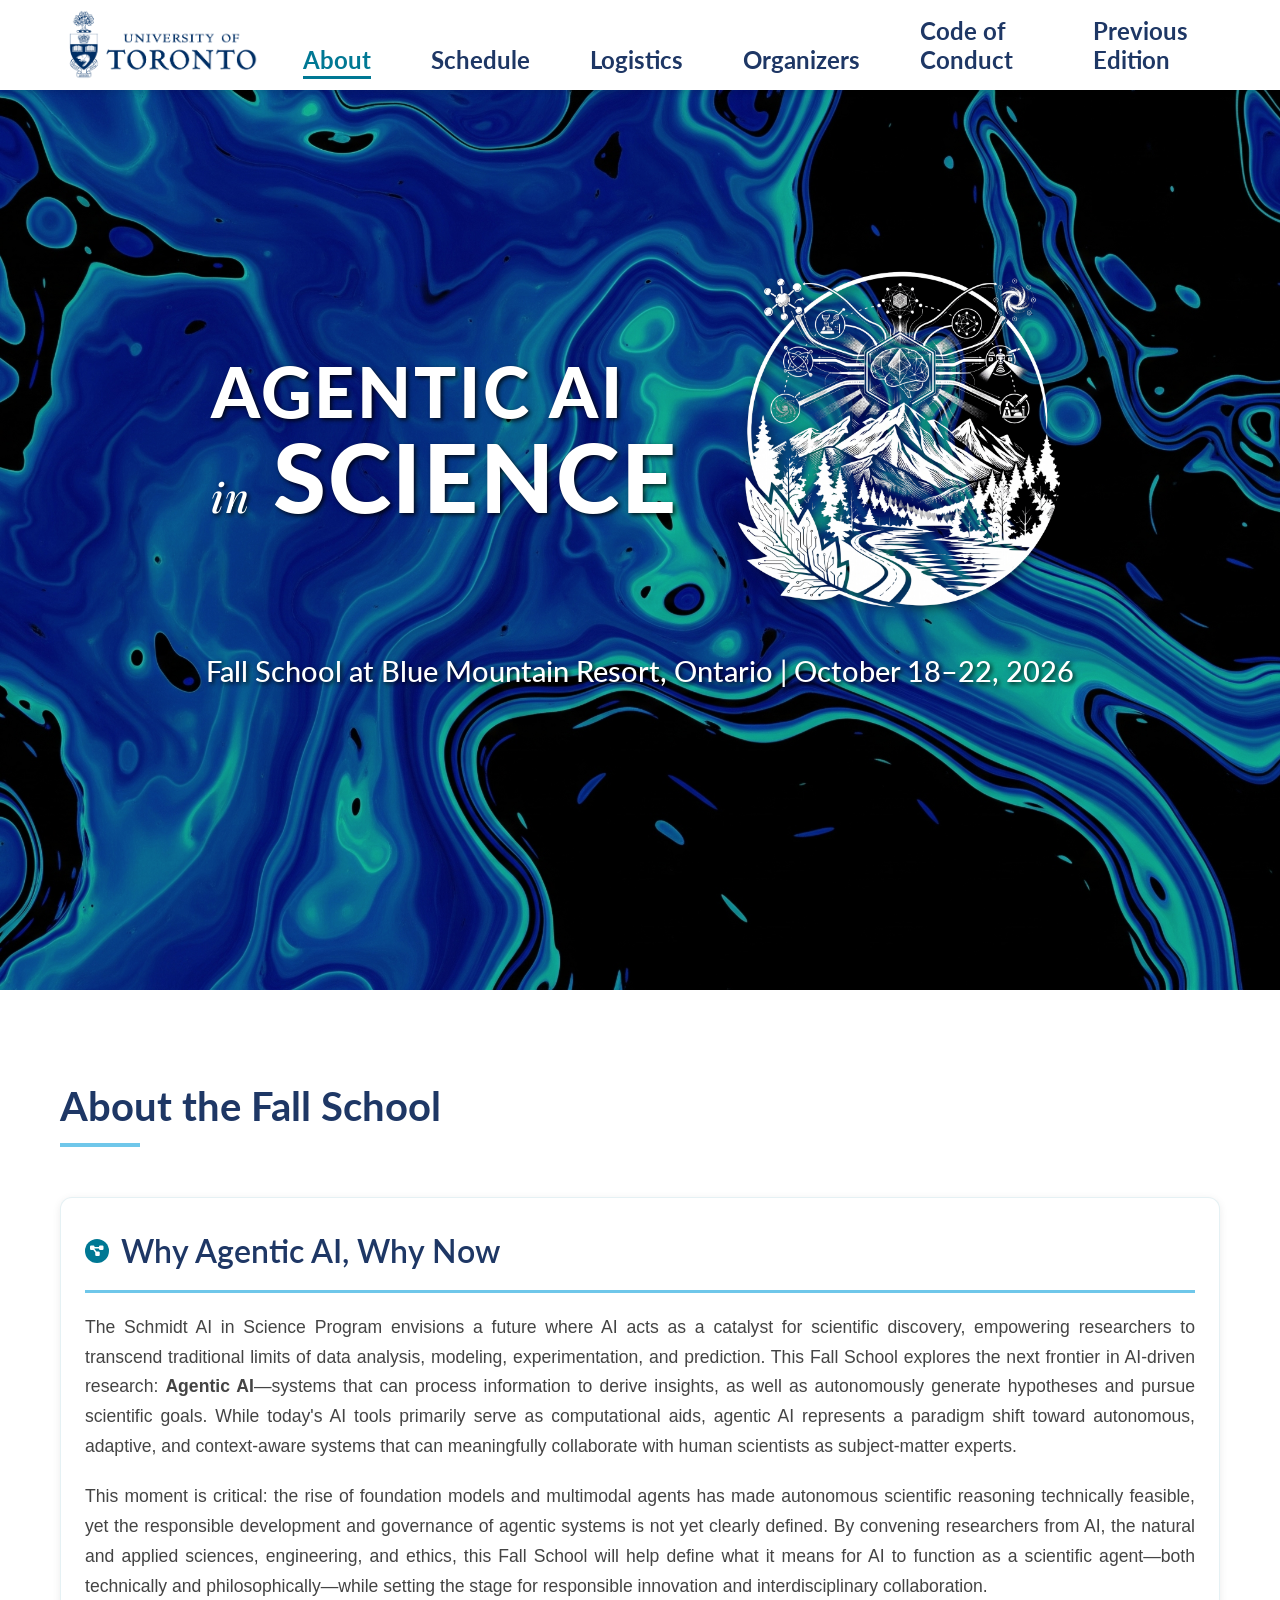
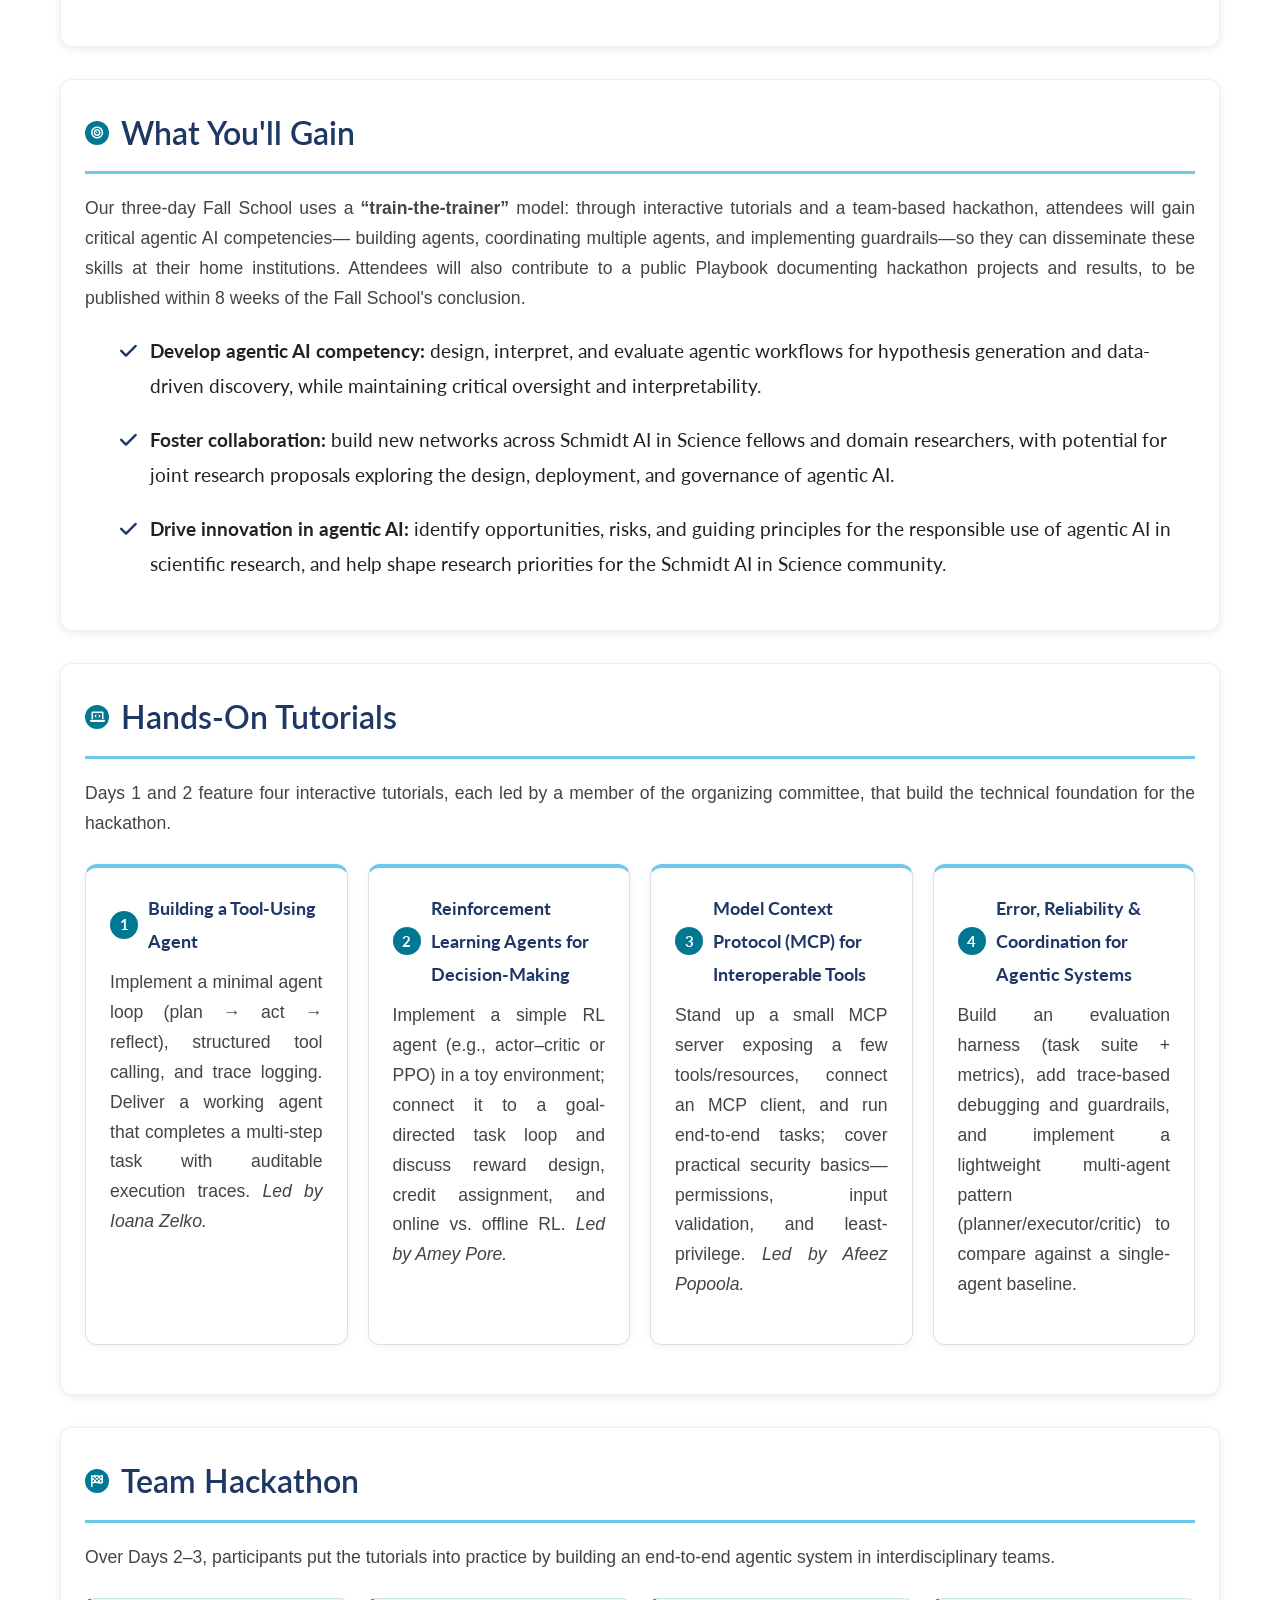
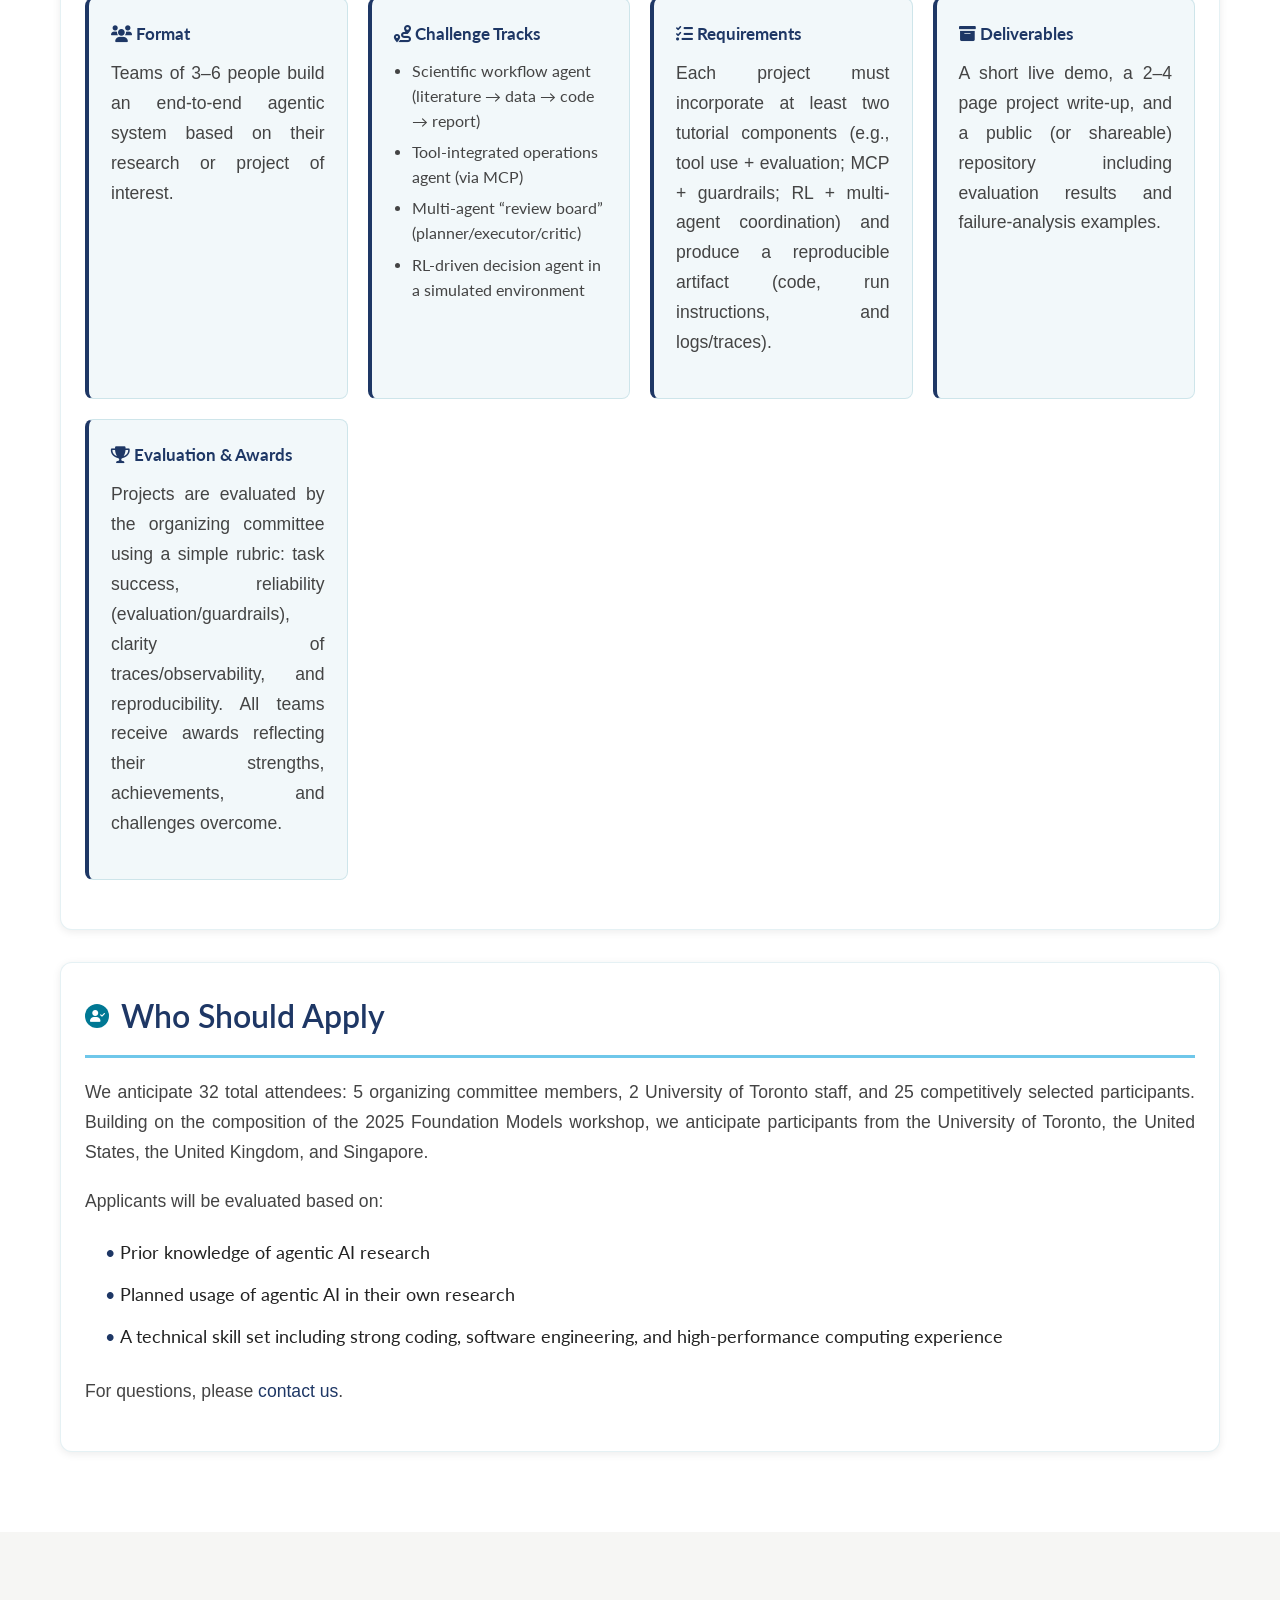
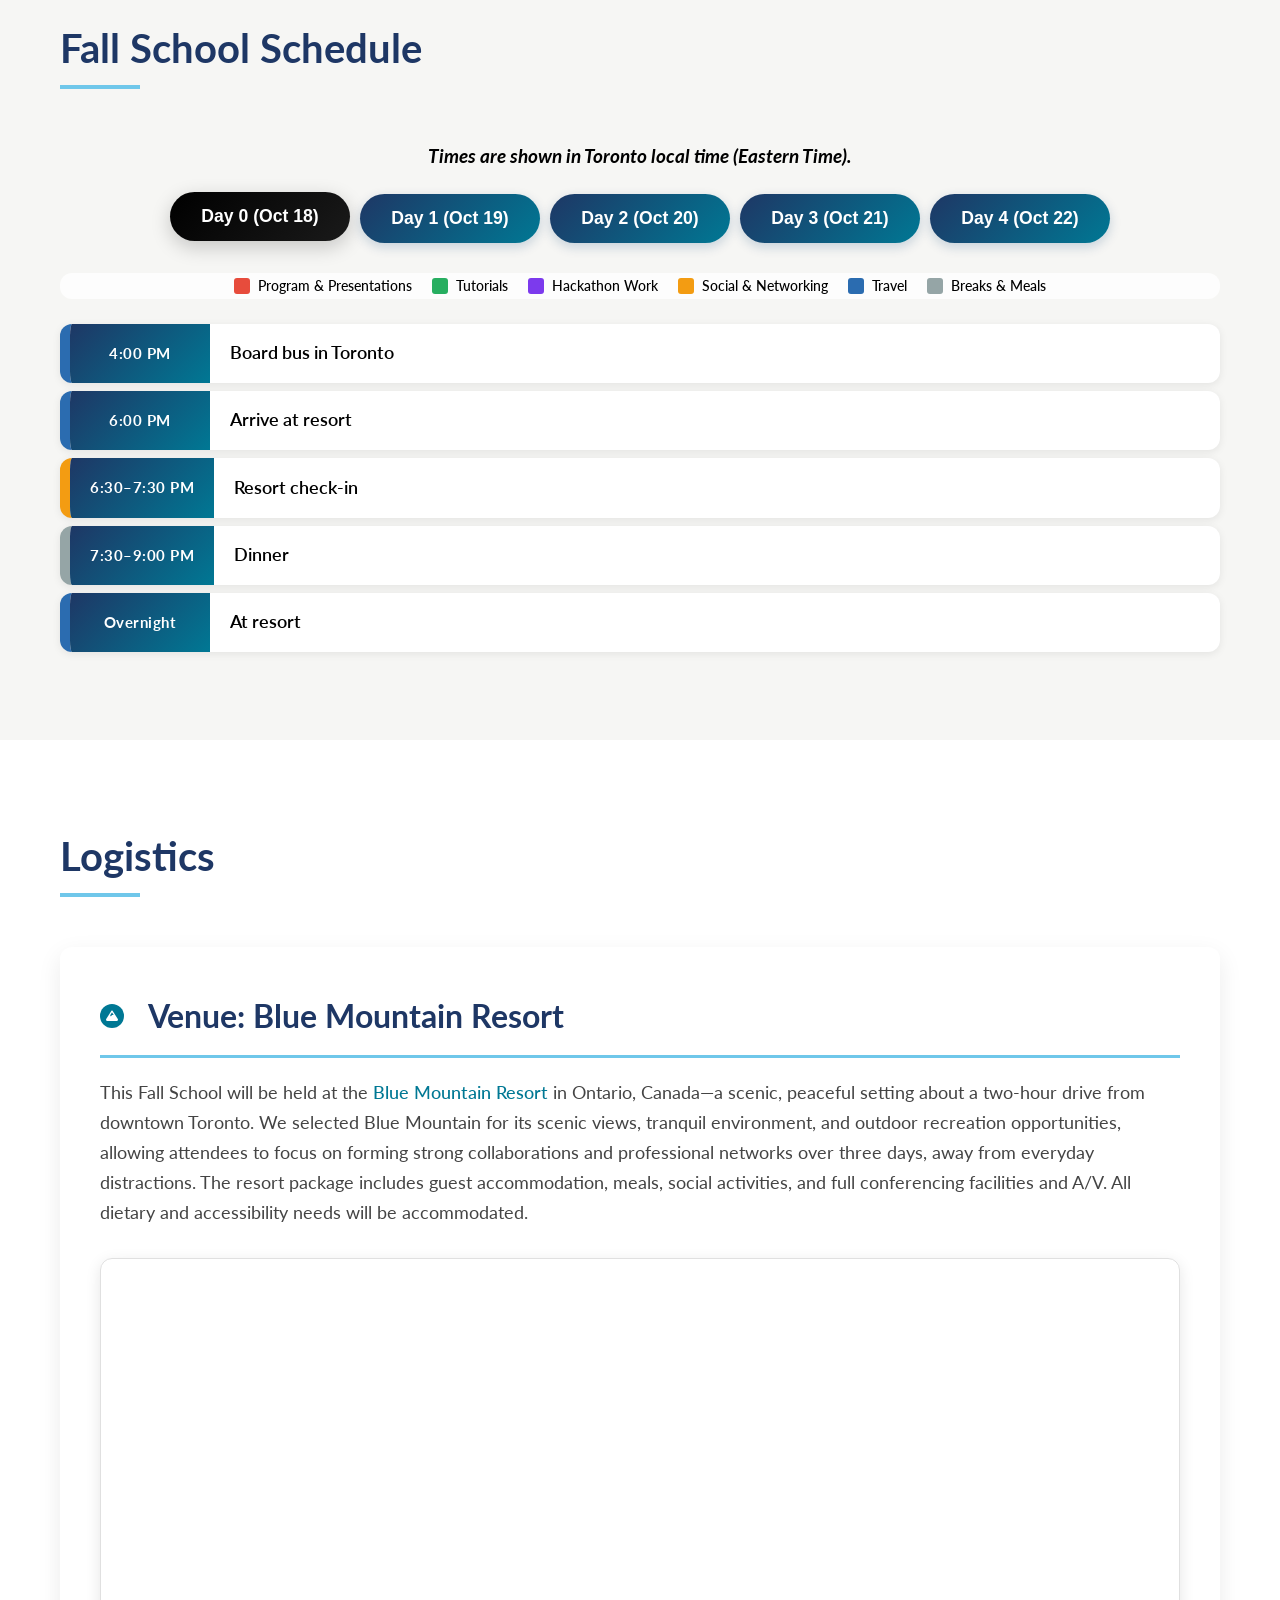
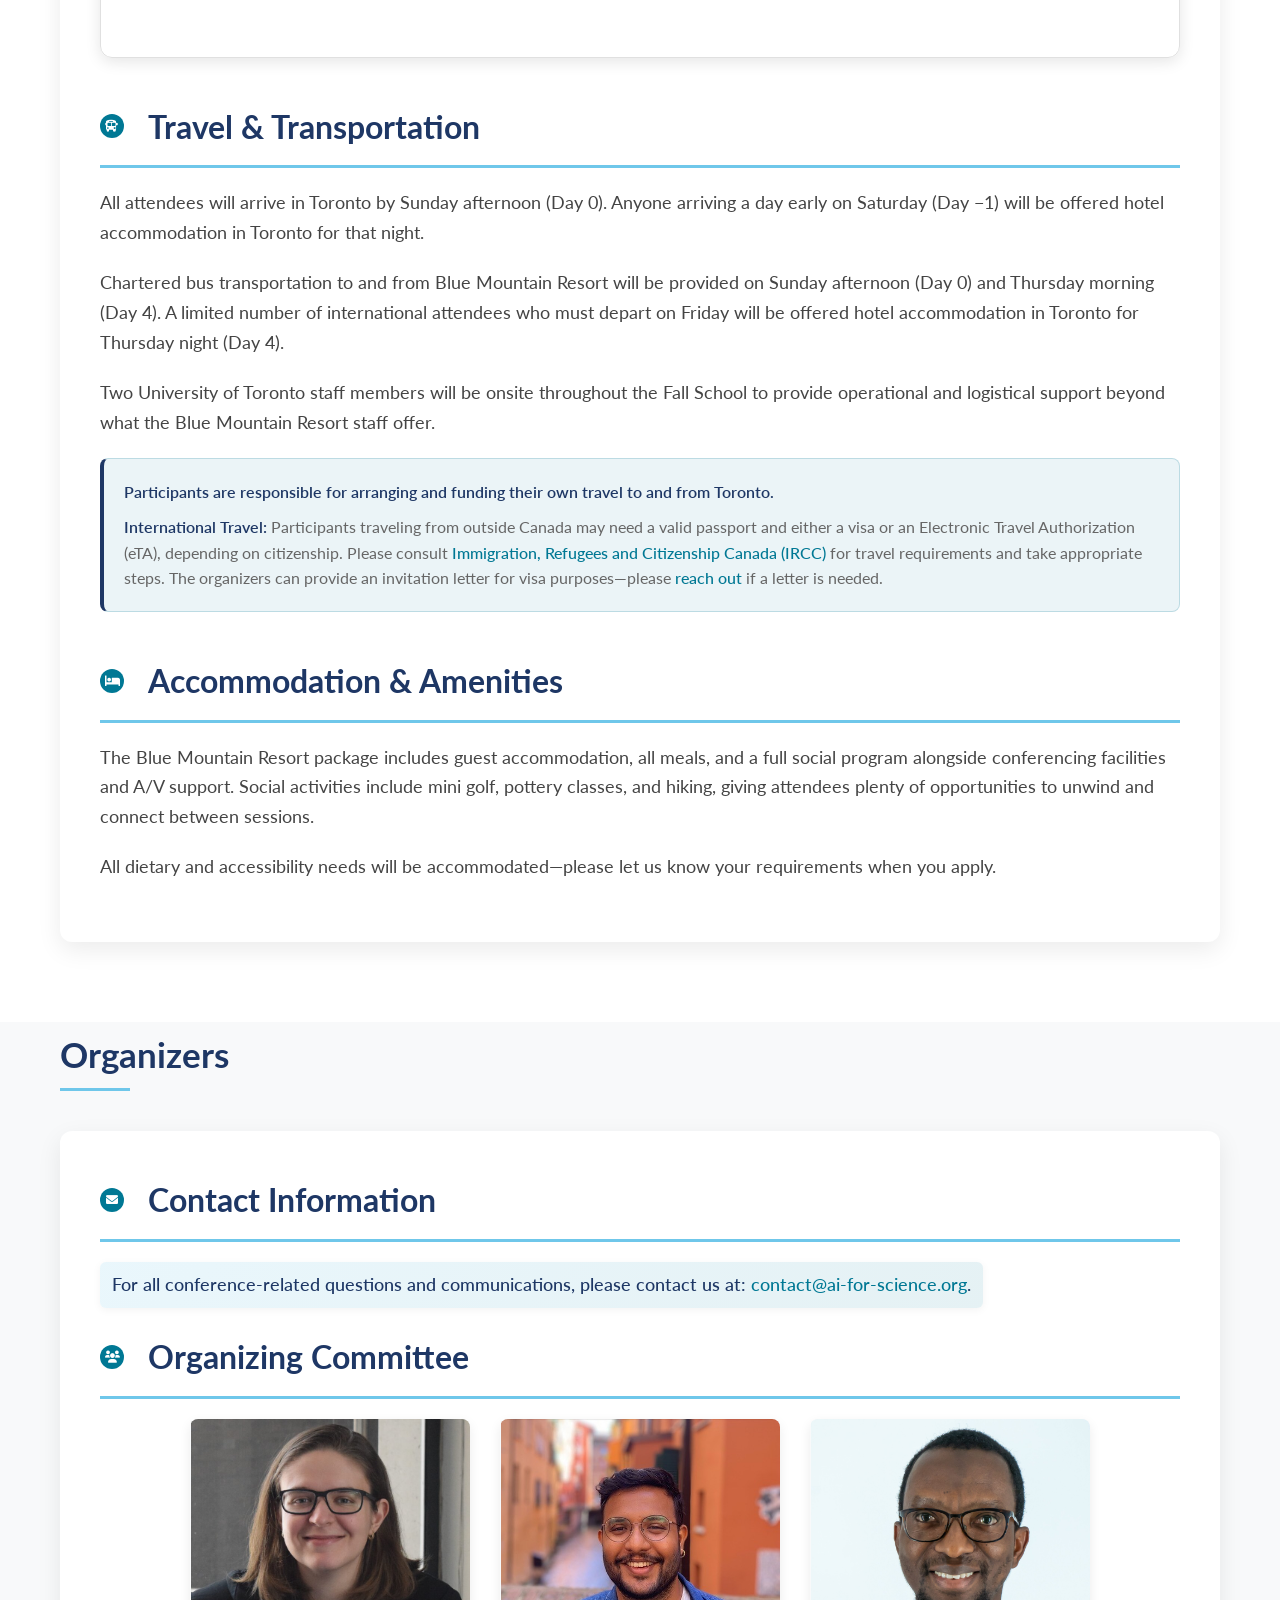
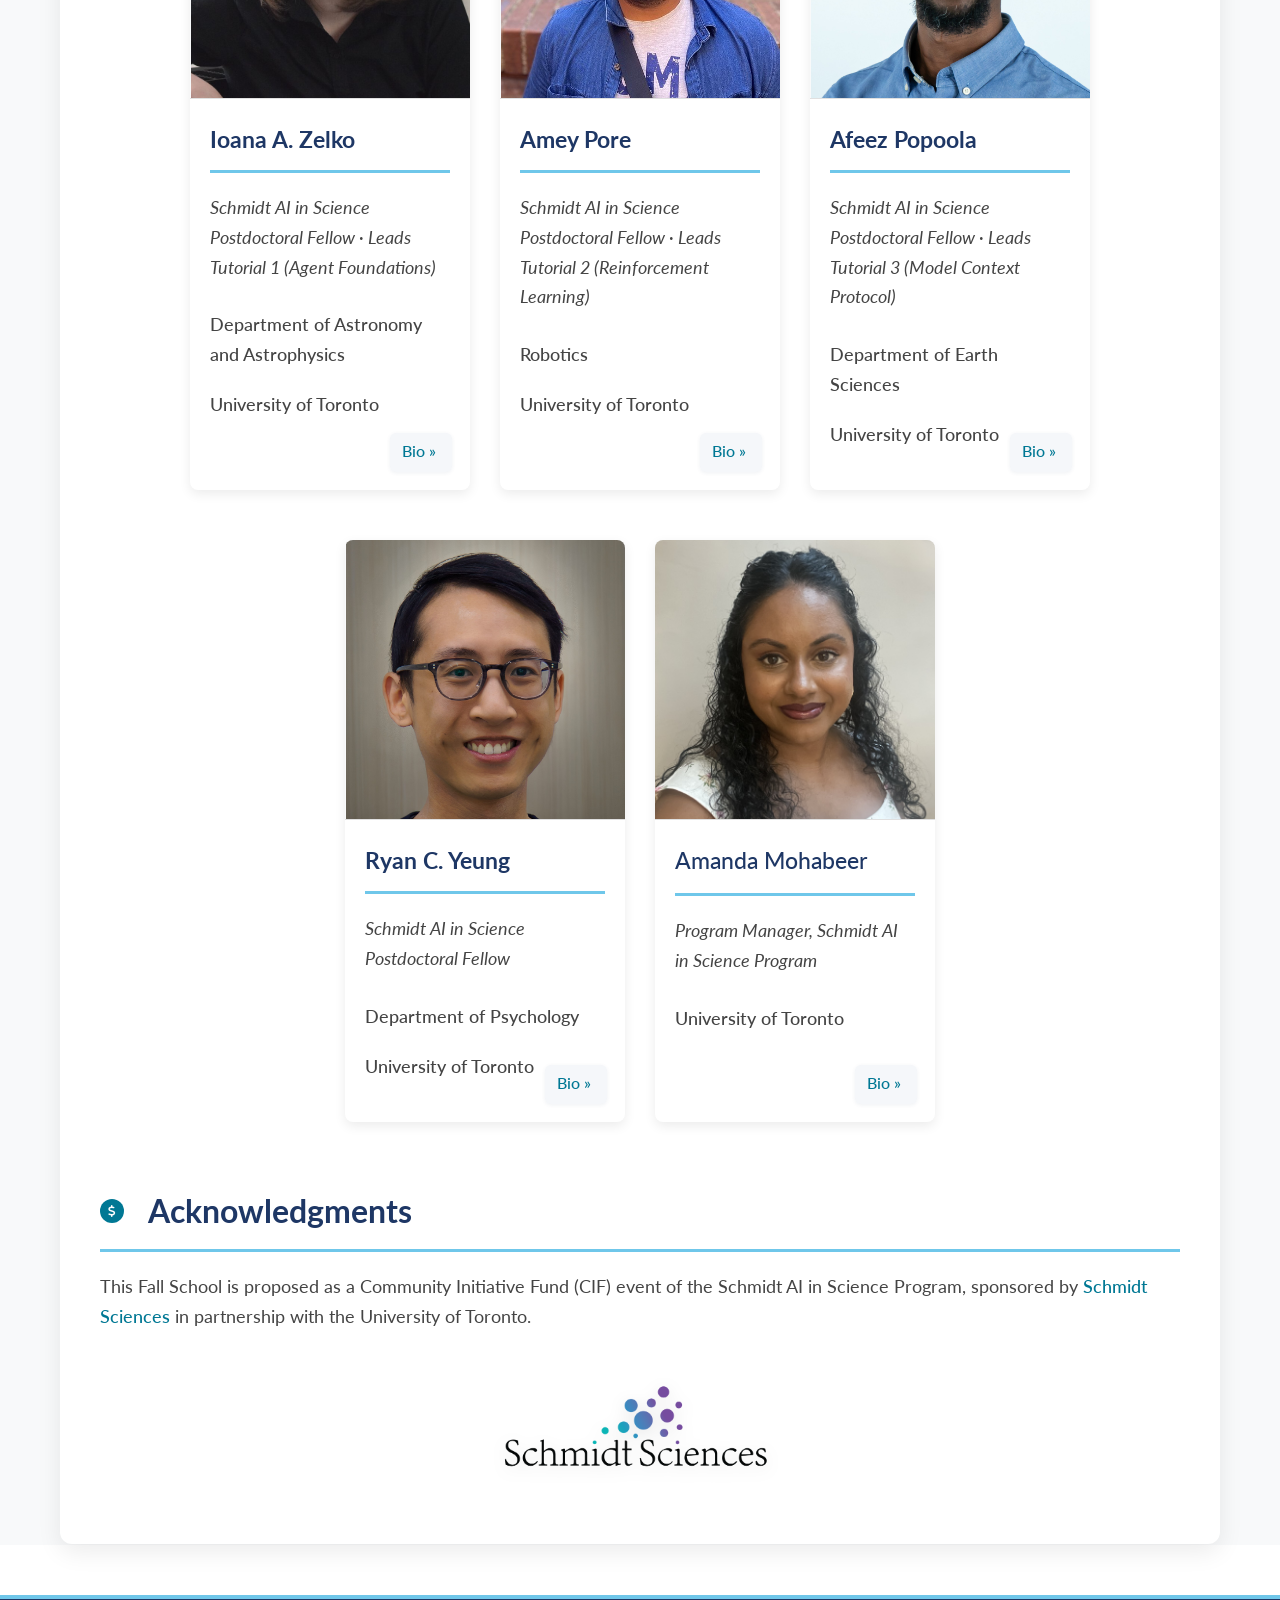
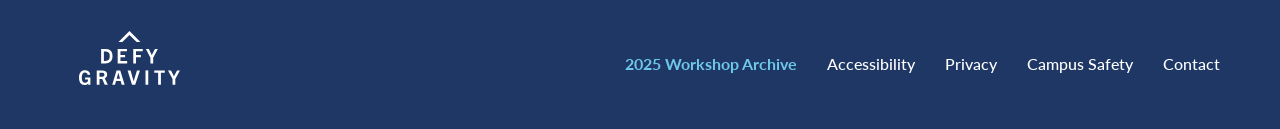
==== commit 8761d3f5: "Simplify schedule timing note" ====
--- a/index.html
+++ b/index.html
@@ -391,7 +391,7 @@
         <div class="container">
           <h2 class="section-title">Fall School Schedule</h2>
           <p class="tentative-schedule-note">
-            <strong><em>Times are shown in Toronto local time (Eastern Time). Consecutive occurrences of the same activity are combined into one time block.</em></strong>
+            <strong><em>Times are shown in Toronto local time (Eastern Time).</em></strong>
           </p>
 
           <div id="schedule-start" class="schedule-tabs">
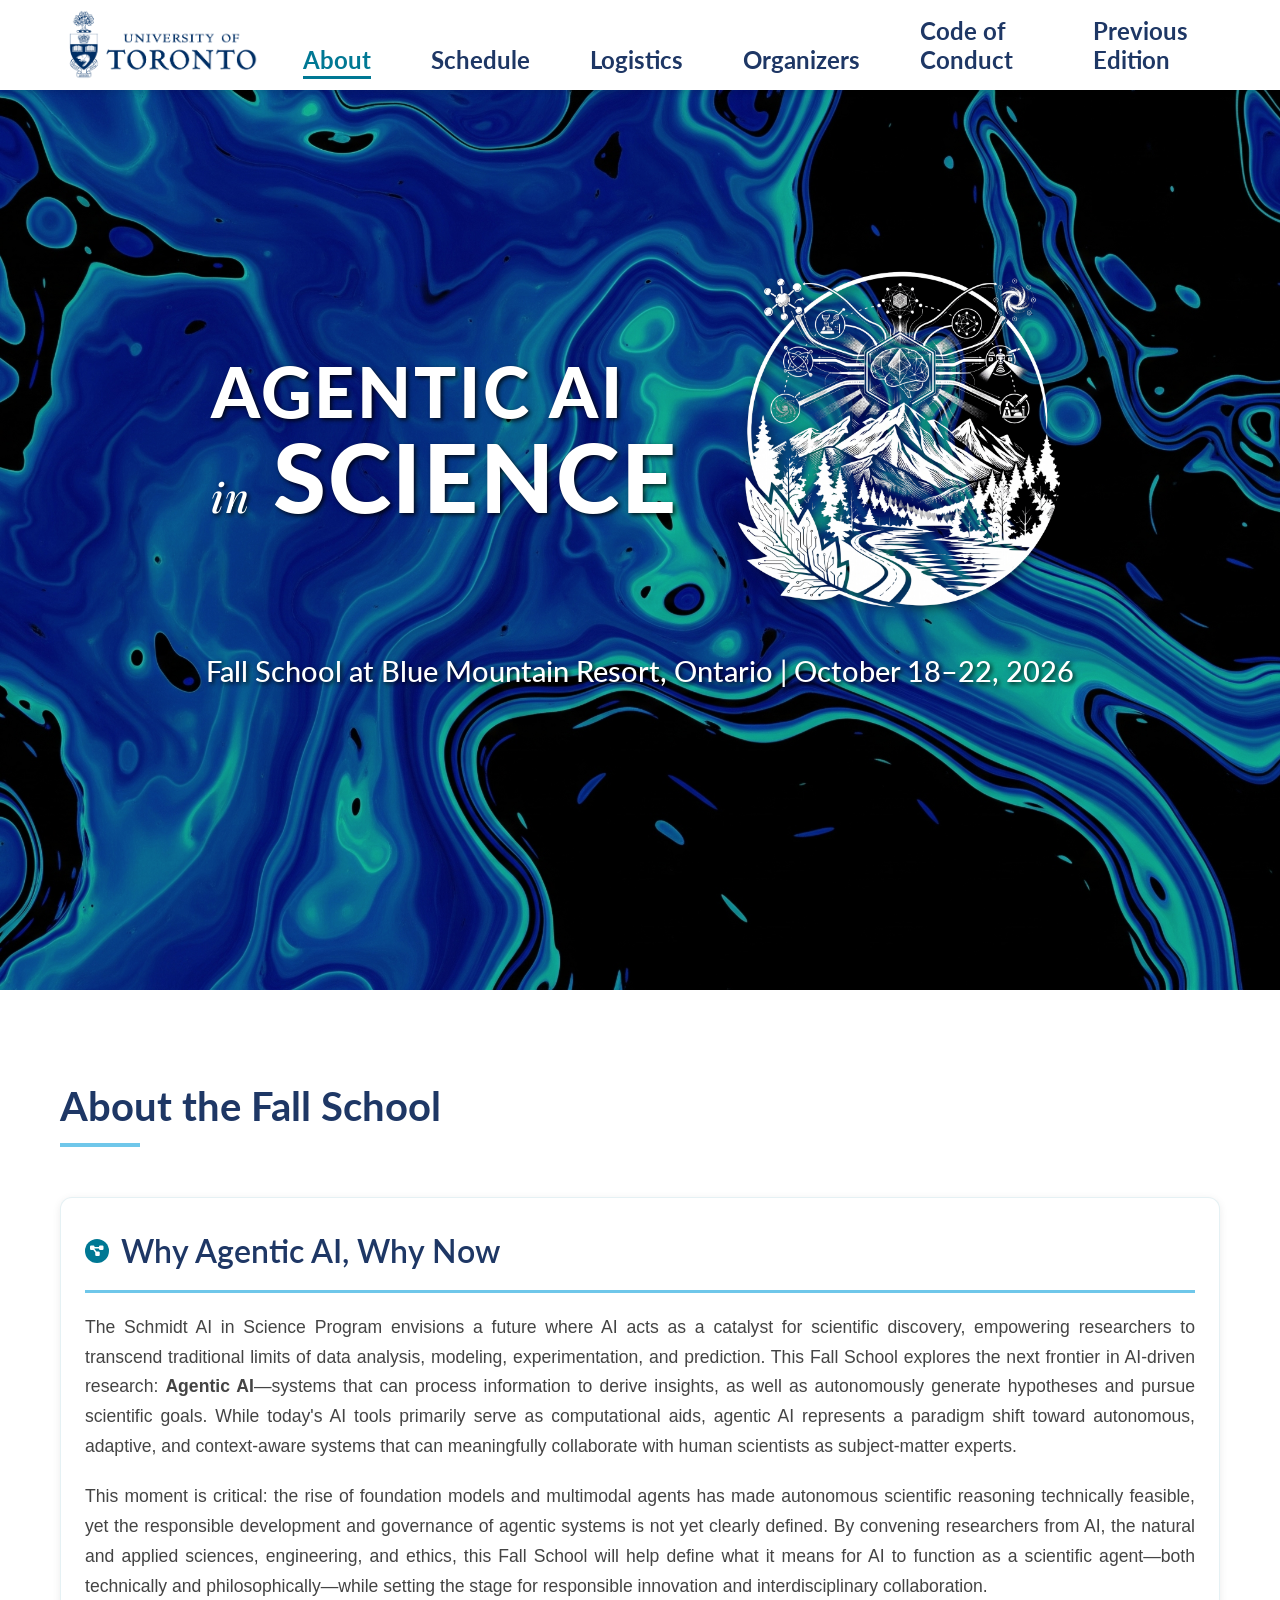
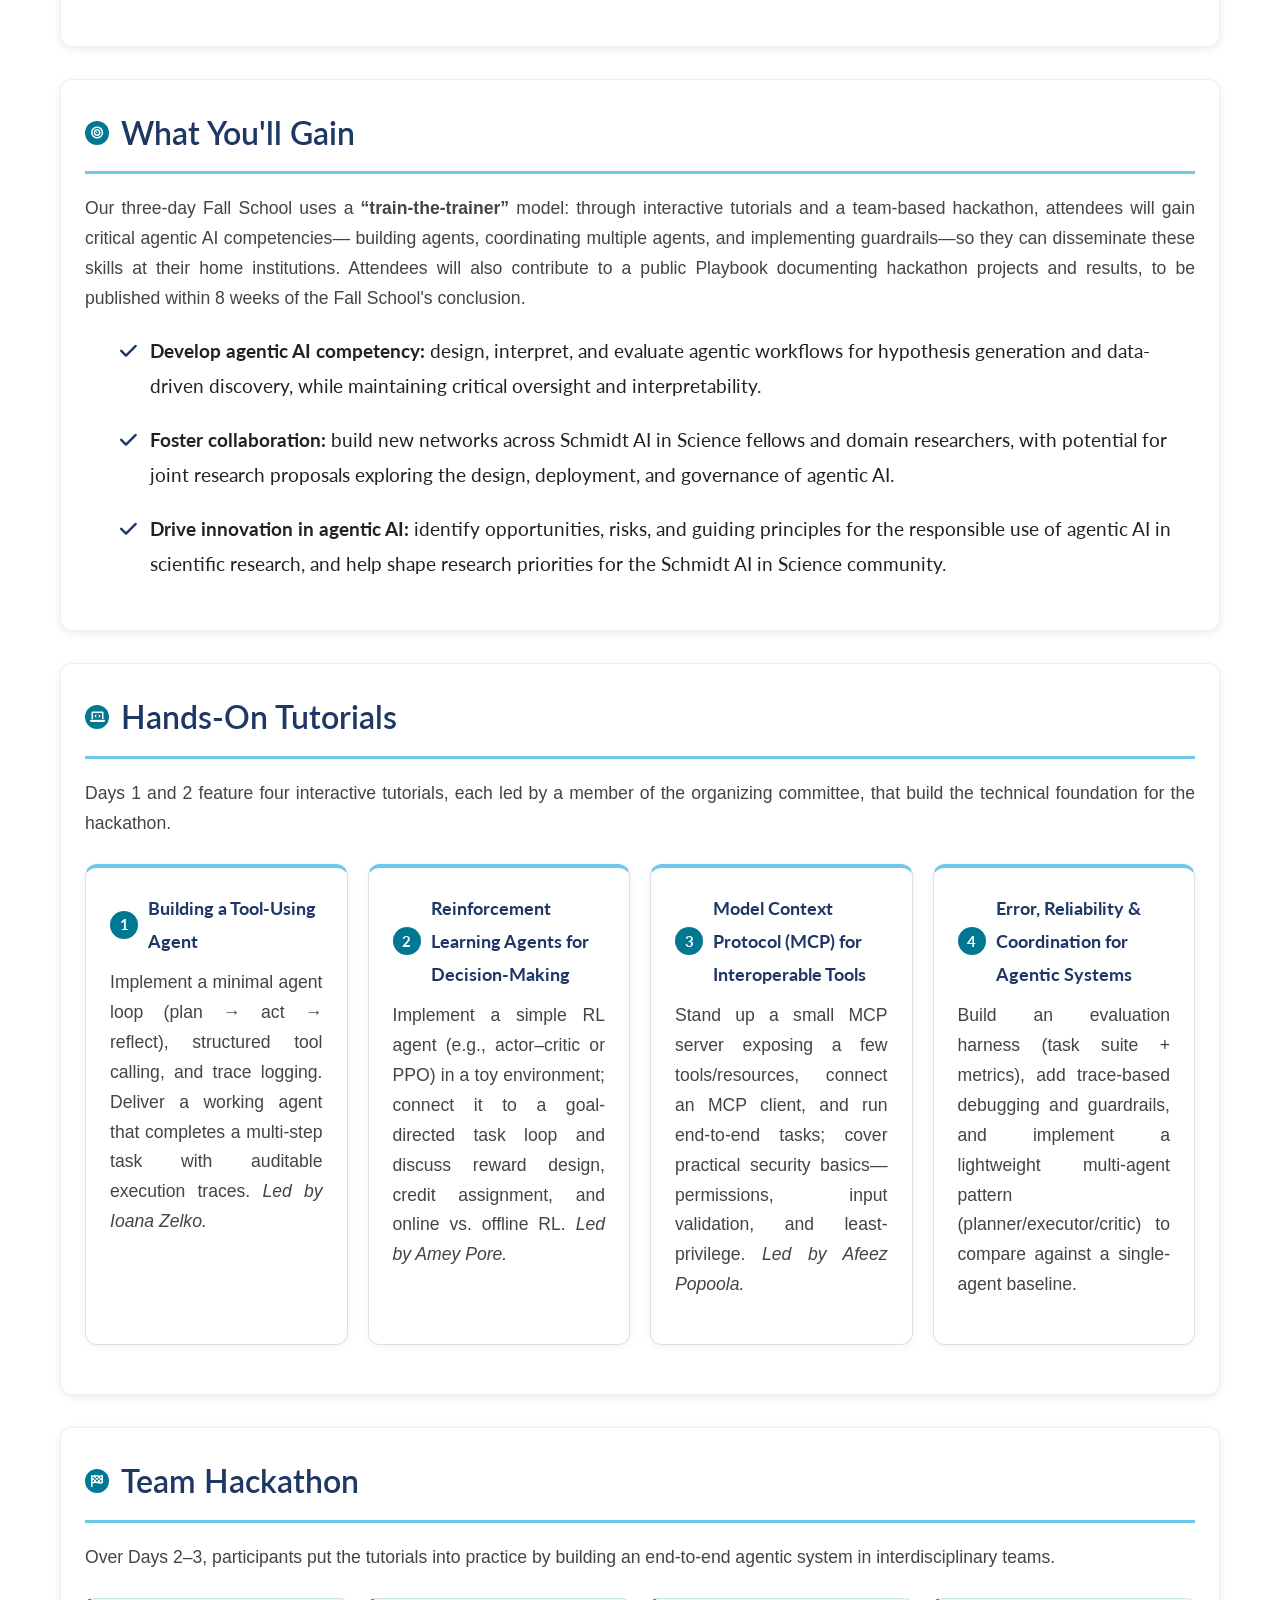
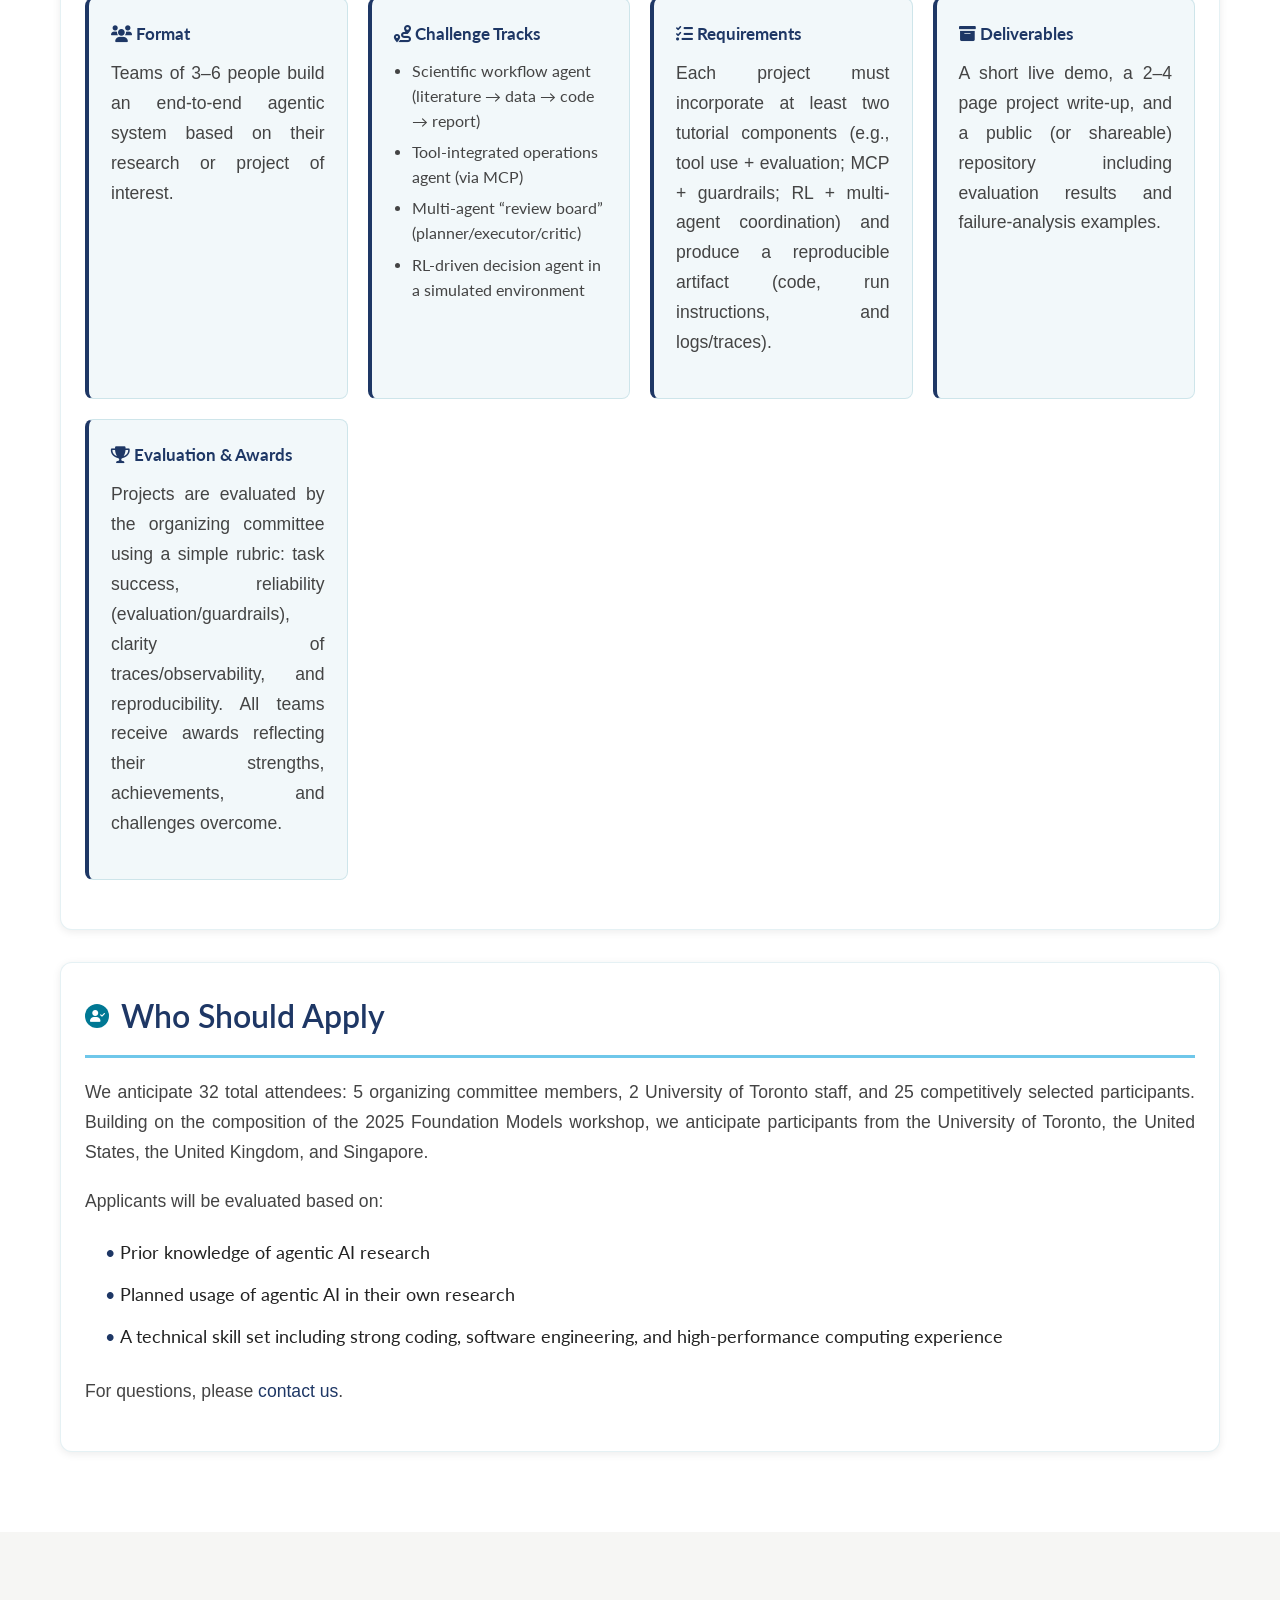
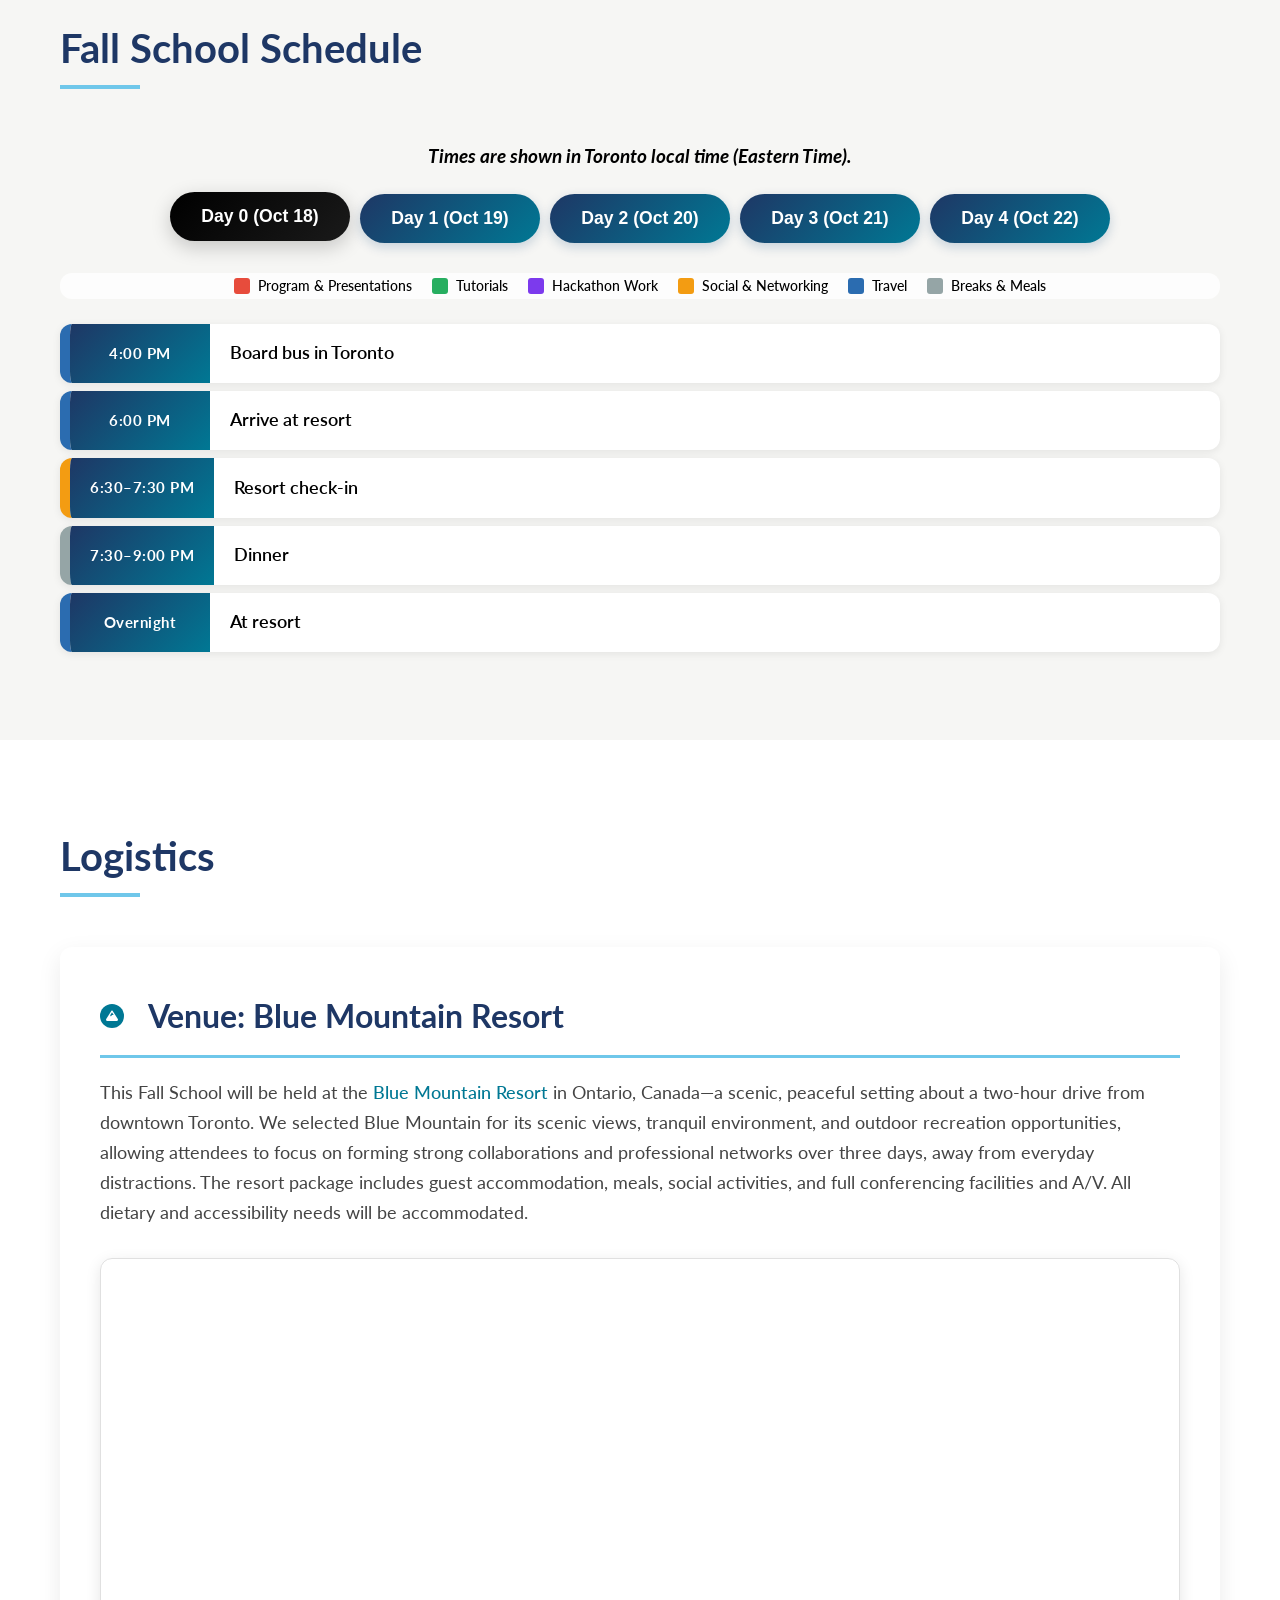
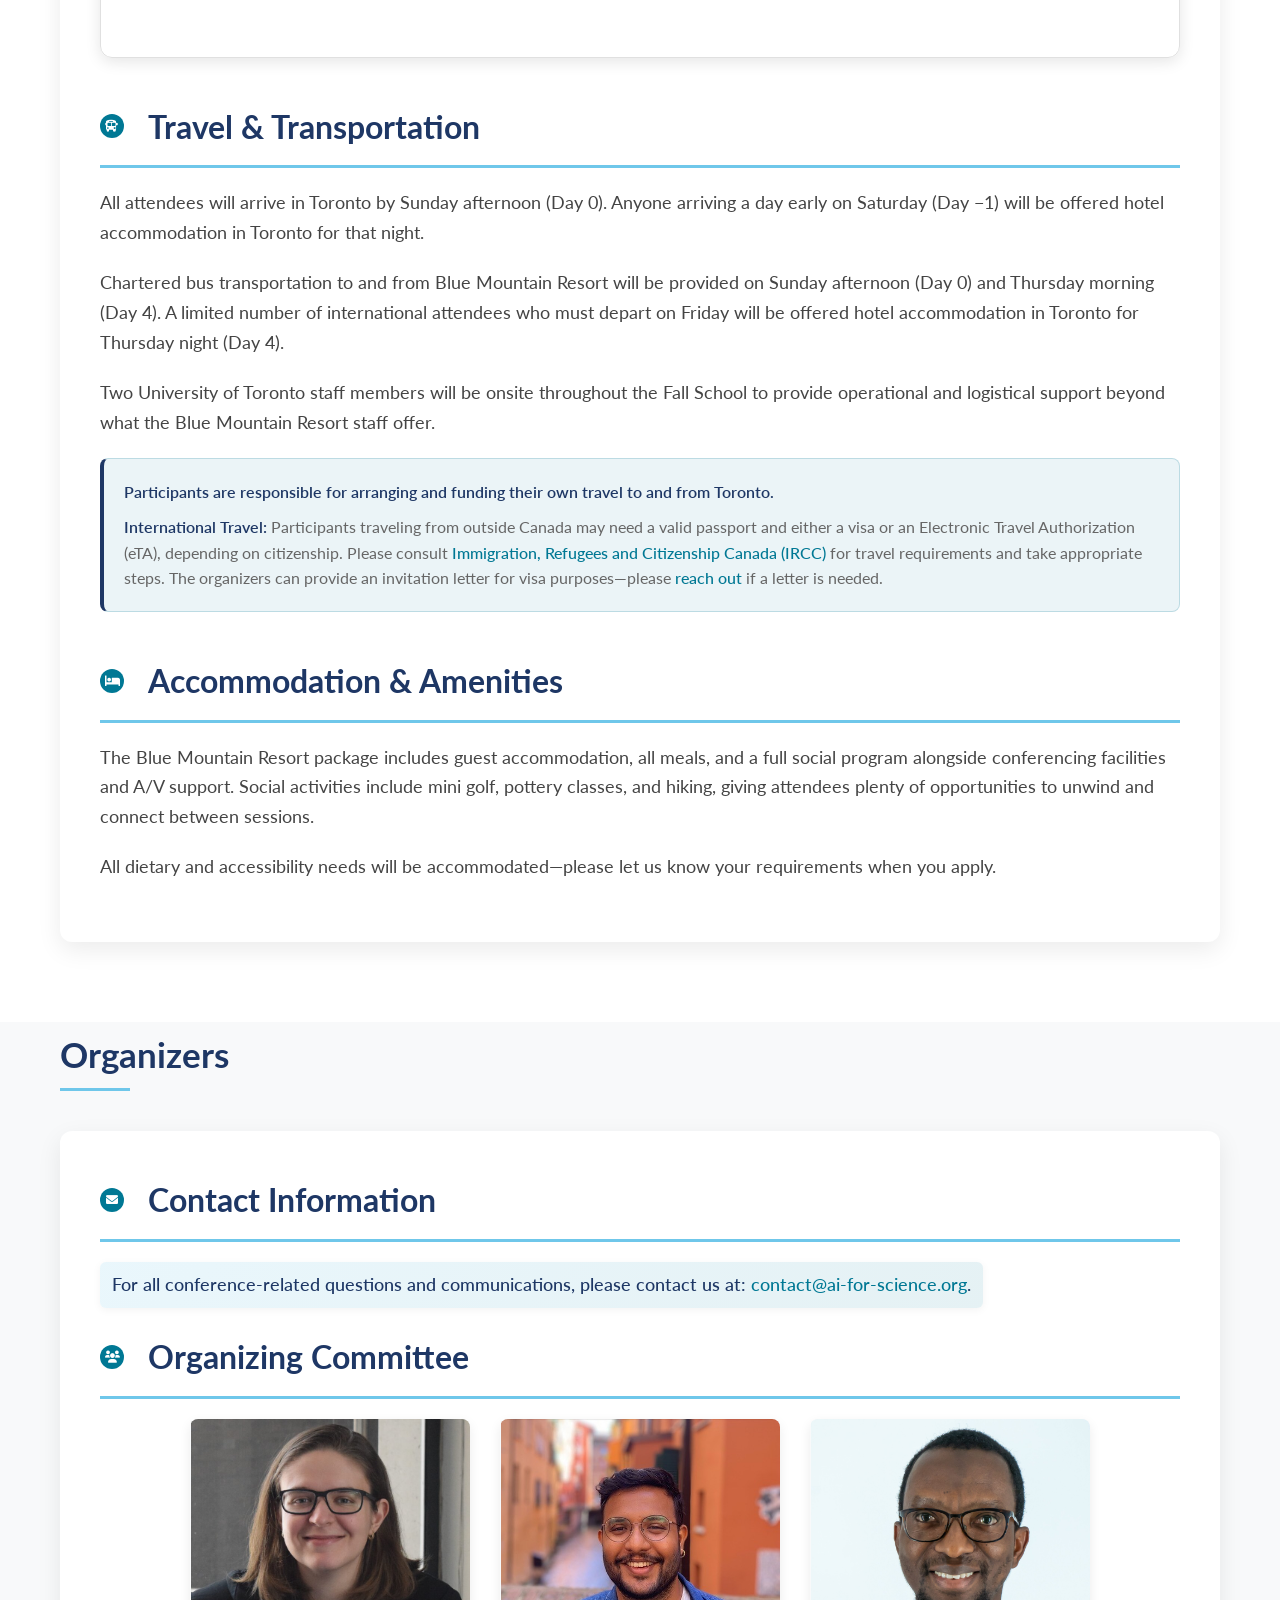
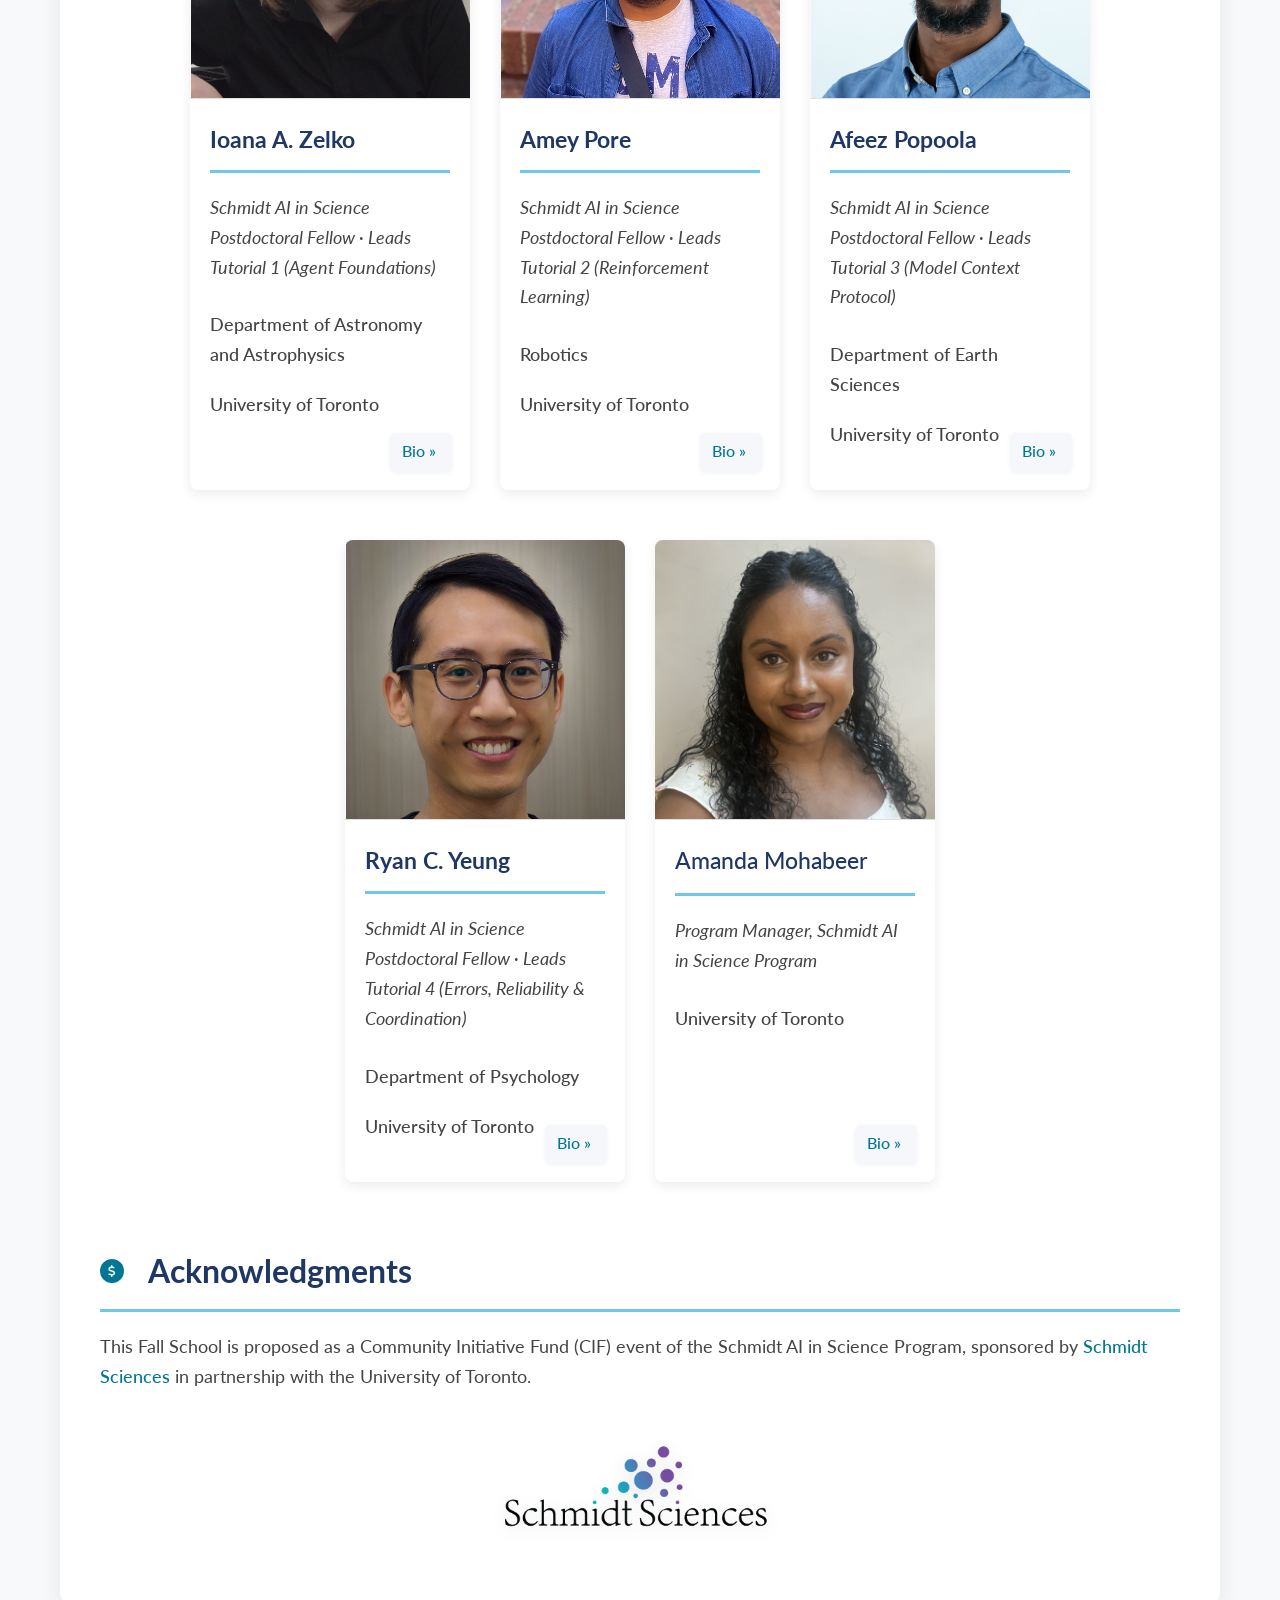
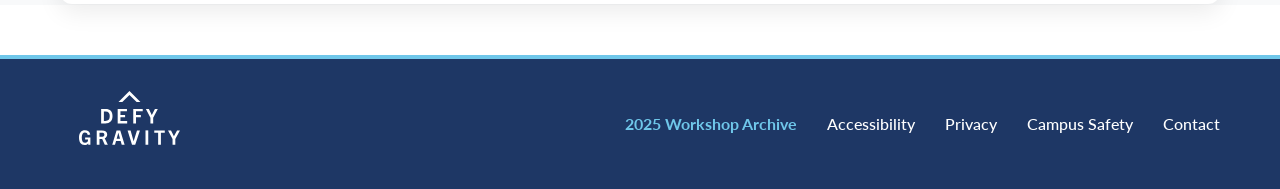
==== commit 496098ce: "Add Ryan as tutorial 4 lead" ====
--- a/index.html
+++ b/index.html
@@ -522,53 +522,41 @@
           </div>
 
           <div id="day2-time" class="schedule-content">
-            <div class="schedule-item break">
-              <div class="time">7:30–9:00 AM</div>
-              <div class="details"><h3>Breakfast</h3></div>
-            </div>
             <div class="schedule-item tutorial">
-              <div class="time">9:00–10:00 AM</div>
-              <div class="details"><h3>Tutorial 3 — Model Context Protocol</h3></div>
-            </div>
-            <div class="schedule-item break">
-              <div class="time">10:00–10:30 AM</div>
-              <div class="details"><h3>Snack/Coffee Break</h3></div>
-            </div>
-            <div class="schedule-item hackathon">
-              <div class="time">10:30 AM–12:00 PM</div>
-              <div class="details"><h3>Group Work</h3></div>
-            </div>
-            <div class="schedule-item break">
-              <div class="time">12:00–1:30 PM</div>
-              <div class="details"><h3>Takeout Lunch; Gondola Ride</h3></div>
+              <div class="time">9:00 AM</div>
+              <div class="details"><h3>Tutorial 3 &ndash; Model Context Protocol</h3></div>
+            </div>
+            <div class="schedule-item break">
+              <div class="time">12:00 PM</div>
+              <div class="details"><h3>Lunch</h3></div>
             </div>
             <div class="schedule-item tutorial">
-              <div class="time">1:30–2:30 PM</div>
-              <div class="details"><h3>Tutorial 4 — Errors, Reliability, &amp; Coordination</h3></div>
-            </div>
-            <div class="schedule-item break">
-              <div class="time">2:30–3:00 PM</div>
-              <div class="details"><h3>Snack/Coffee Break</h3></div>
+              <div class="time">1:30 PM</div>
+              <div class="details"><h3>Tutorial 4 &ndash; Errors, Reliability &amp; Coordination</h3></div>
             </div>
             <div class="schedule-item keynote">
-              <div class="time">3:00–4:00 PM</div>
-              <div class="details"><h3>Guest Speaker (Remote) — Dr. Logan Ward</h3></div>
-            </div>
-            <div class="schedule-item hackathon">
-              <div class="time">4:00–5:30 PM</div>
-              <div class="details"><h3>Group Work; III. Baseline Pipeline (5:00 PM)</h3></div>
+              <div class="time">3:00 PM</div>
+              <div class="details"><h3>Guest Speaker &ndash; Dr. Logan Ward</h3></div>
+            </div>
+            <div class="schedule-item hackathon">
+              <div class="time">4:45 PM</div>
+              <div class="details"><h3>Milestone III: Baseline Pipeline Due</h3></div>
             </div>
             <div class="schedule-item social">
-              <div class="time">5:30–7:00 PM</div>
-              <div class="details"><h3>Social Activity — Trail Walk</h3></div>
-            </div>
-            <div class="schedule-item break">
-              <div class="time">7:00–9:00 PM</div>
+              <div class="time">5:00 PM</div>
+              <div class="details"><h3>Canopy Walk</h3></div>
+            </div>
+            <div class="schedule-item social">
+              <div class="time">6:00 PM</div>
+              <div class="details"><h3>Free Time</h3></div>
+            </div>
+            <div class="schedule-item break">
+              <div class="time">6:45 PM</div>
               <div class="details"><h3>Dinner</h3></div>
             </div>
-            <div class="schedule-item travel">
-              <div class="time">Overnight</div>
-              <div class="details"><h3>At resort</h3></div>
+            <div class="schedule-item social">
+              <div class="time">8:15 PM</div>
+              <div class="details"><h3>AGORA Path of Light</h3></div>
             </div>
           </div>
 
@@ -612,6 +600,10 @@
             <div class="schedule-item keynote">
               <div class="time">4:30–6:00 PM</div>
               <div class="details"><h3>Team Presentations; Awards (toward end)</h3></div>
+            </div>
+            <div class="schedule-item social">
+              <div class="time">5:30 PM</div>
+              <div class="details"><h3>Trail Walk</h3></div>
             </div>
             <div class="schedule-item social">
               <div class="time">6:00–7:30 PM</div>
@@ -1298,7 +1290,8 @@
                   <div class="organizer-info">
                     <h3>Ryan C. Yeung</h3>
                     <p class="organizer-title">
-                      Schmidt AI in Science Postdoctoral Fellow
+                      Schmidt AI in Science Postdoctoral Fellow &middot;
+                      Leads Tutorial 4 (Errors, Reliability &amp; Coordination)
                     </p>
                     <div class="organizer-affiliation">
                       <p class="organizer-department">
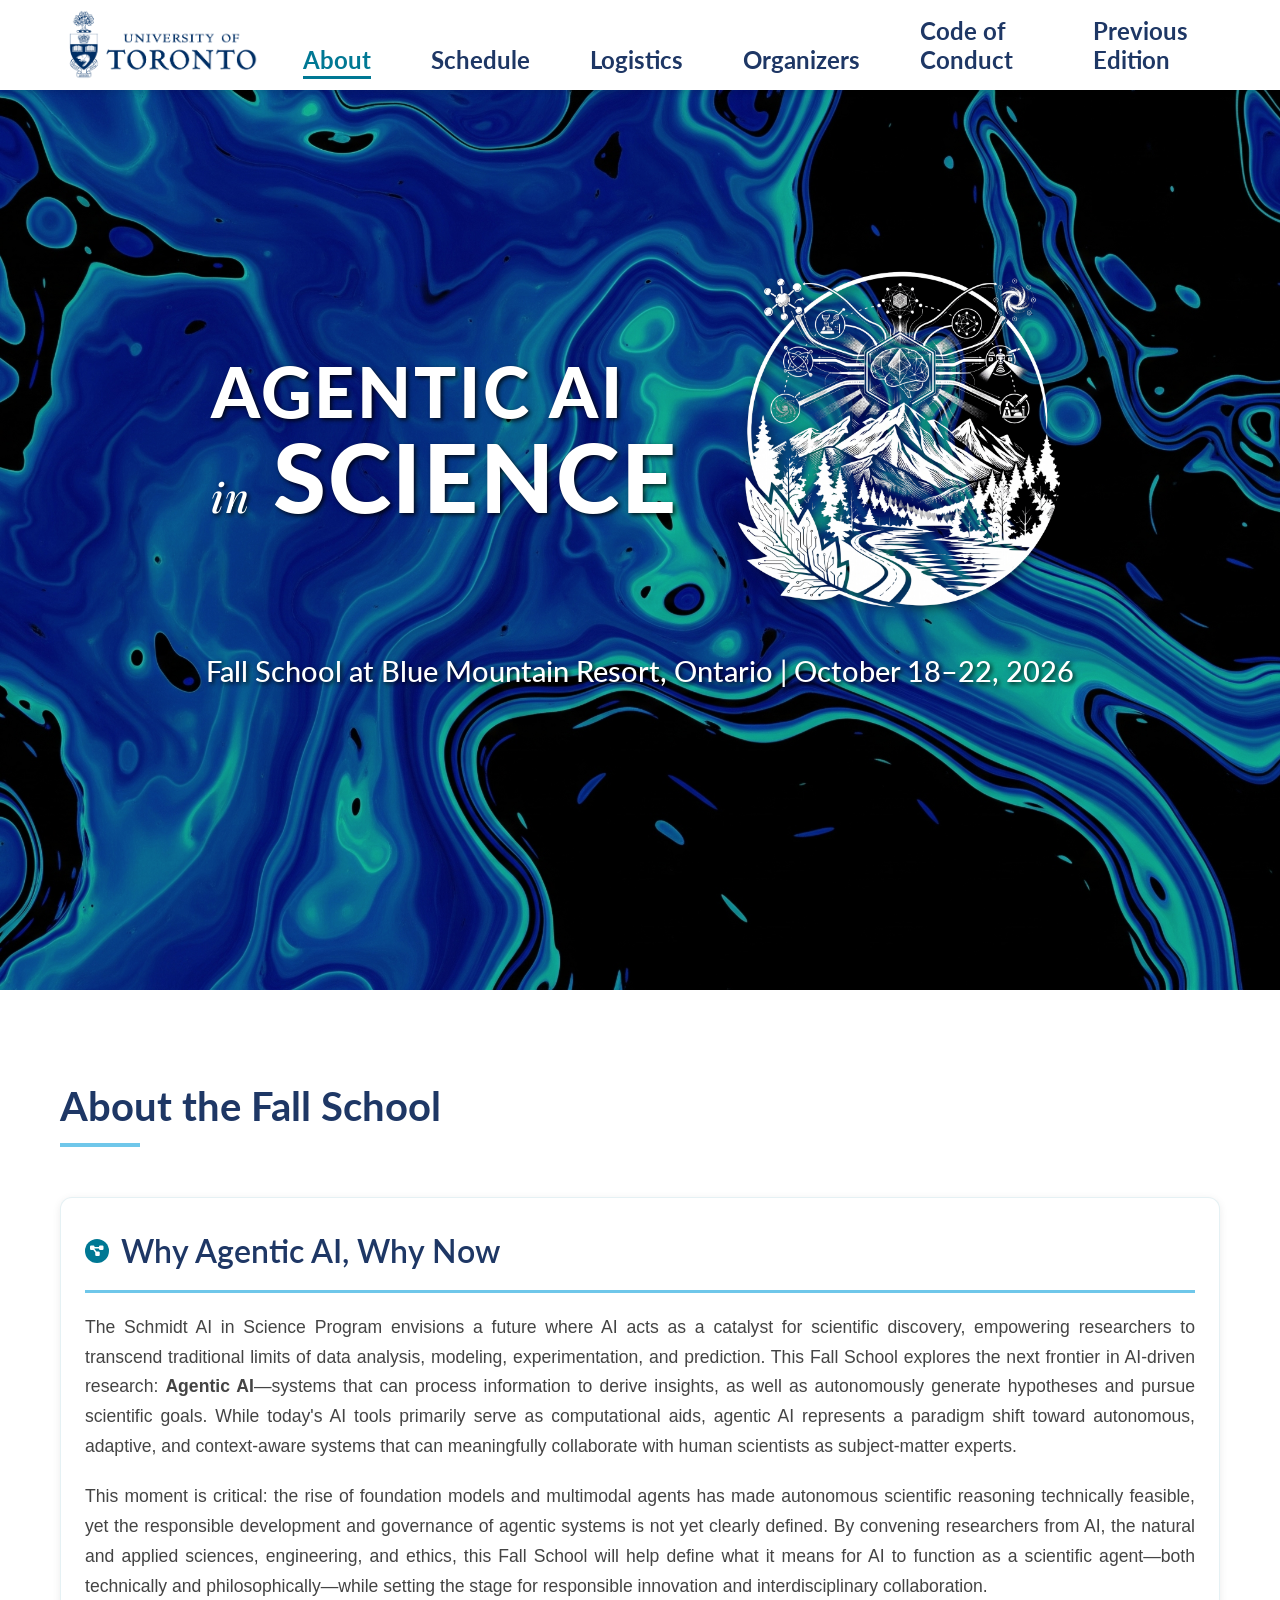
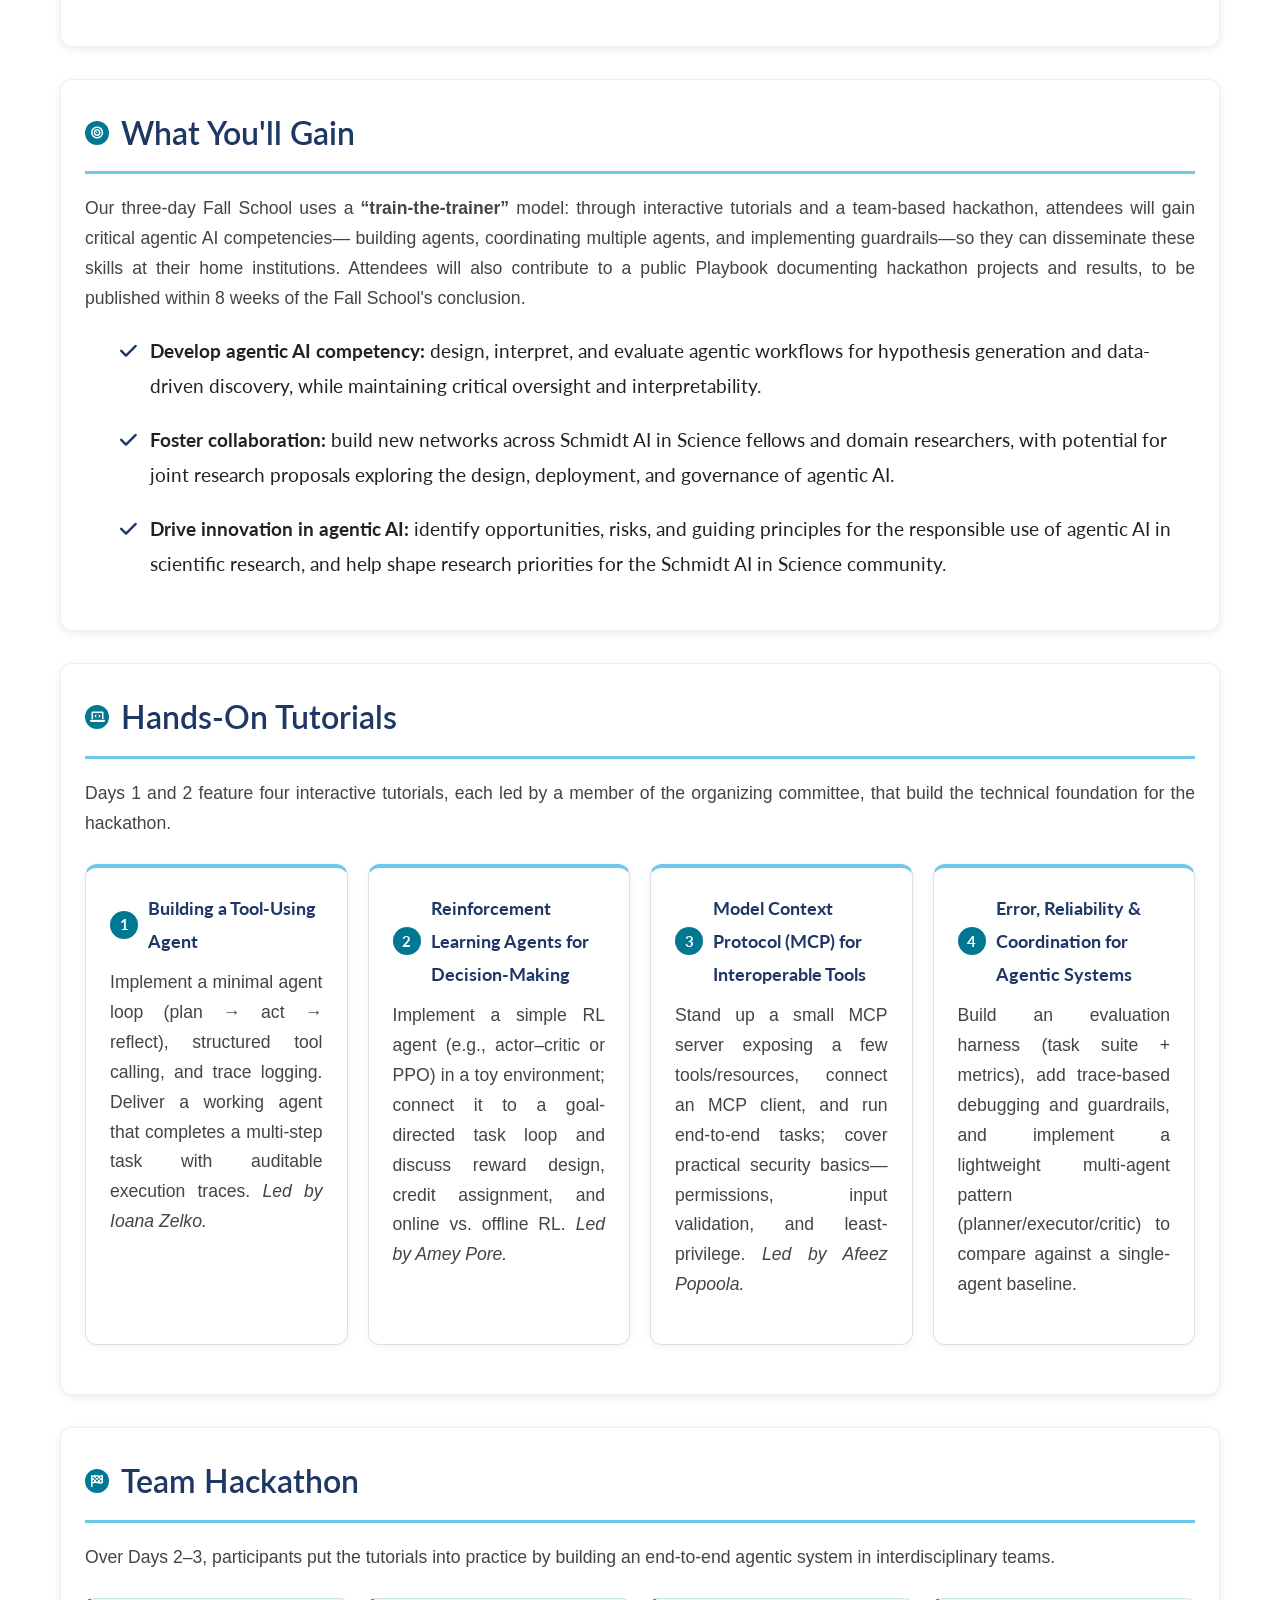
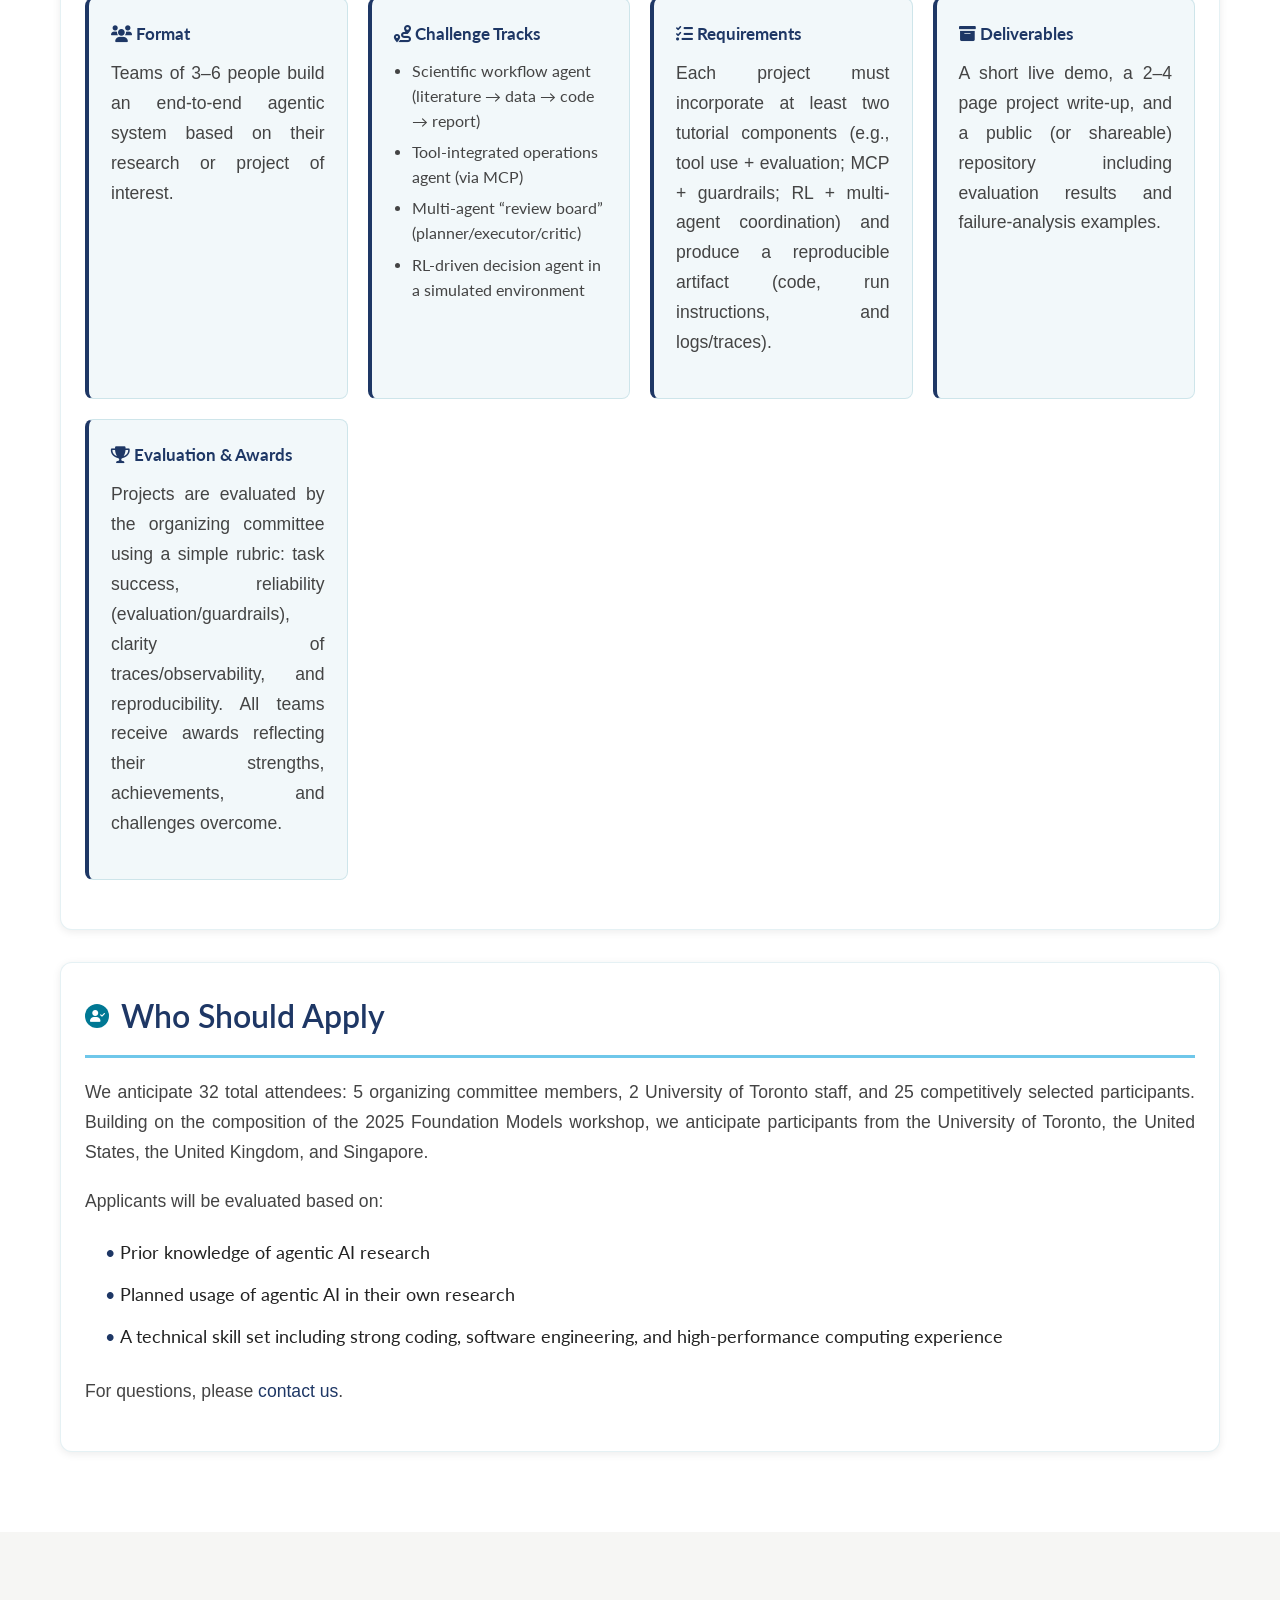
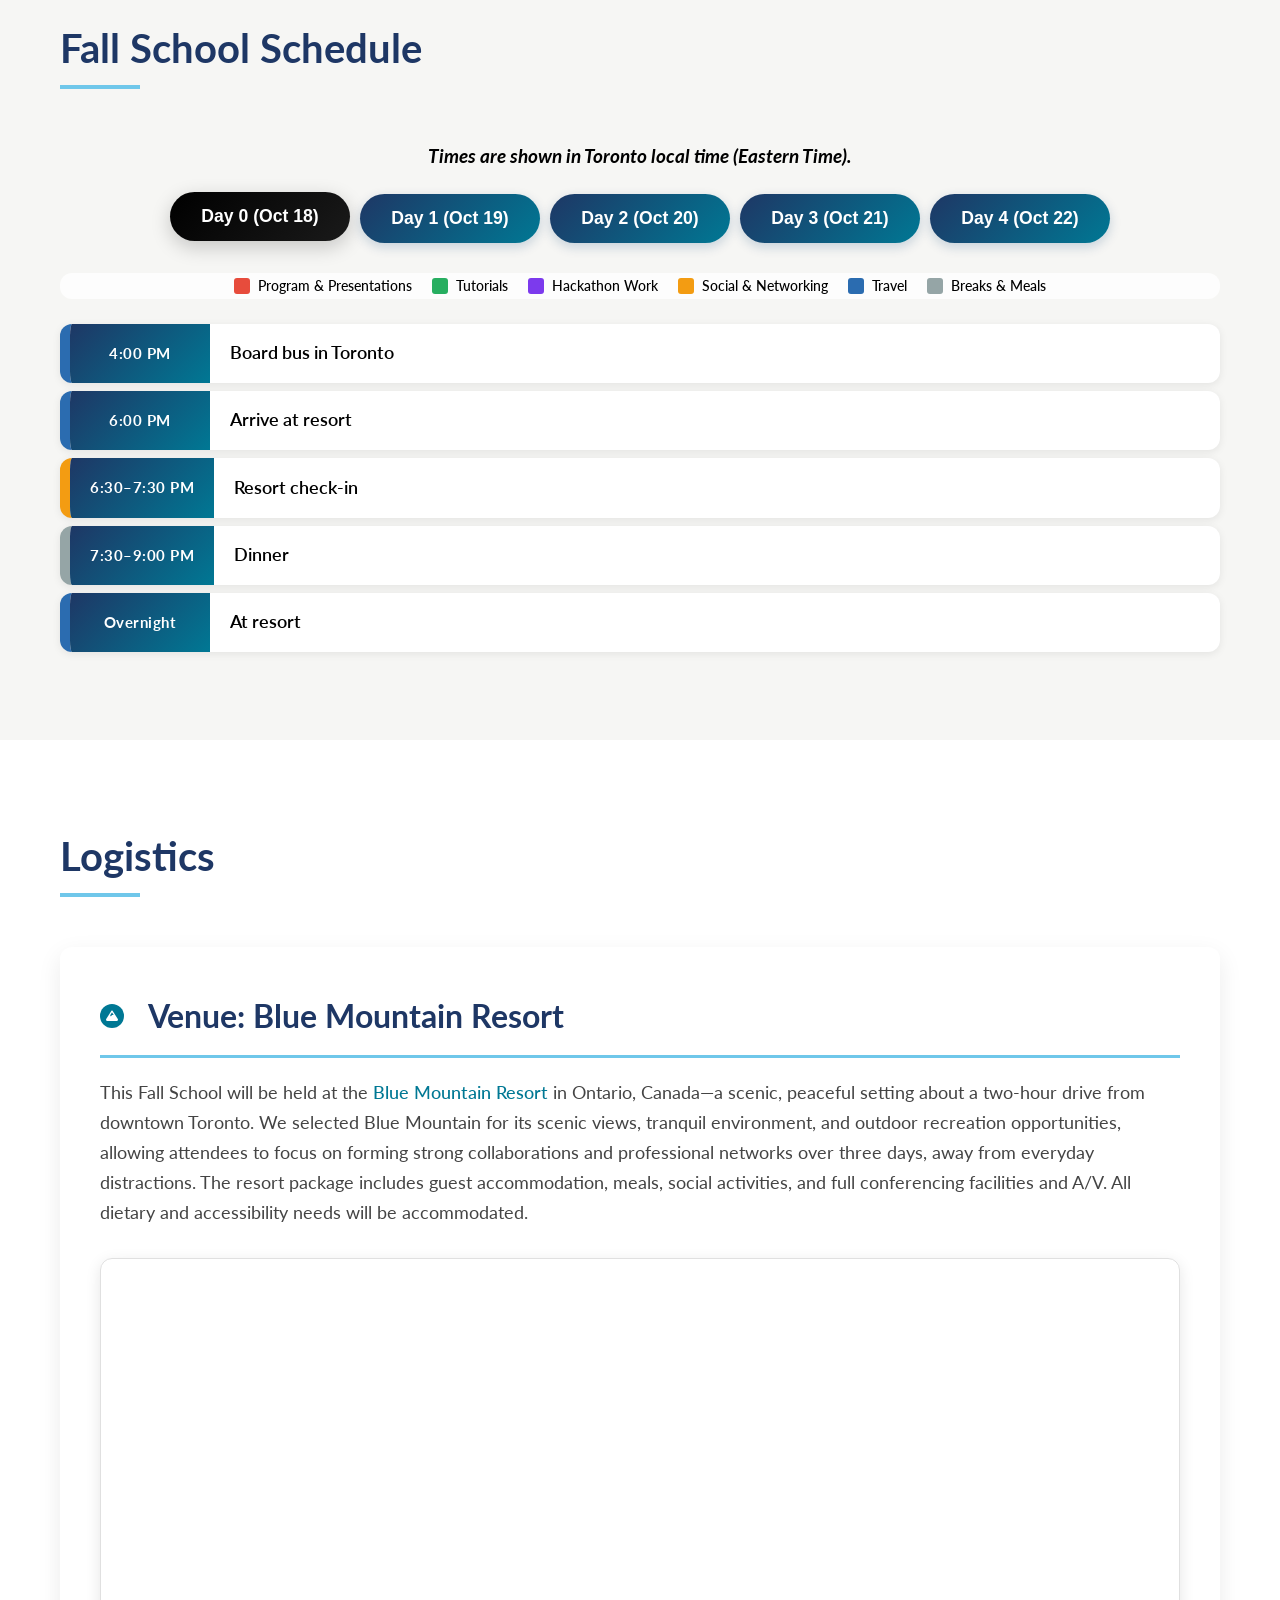
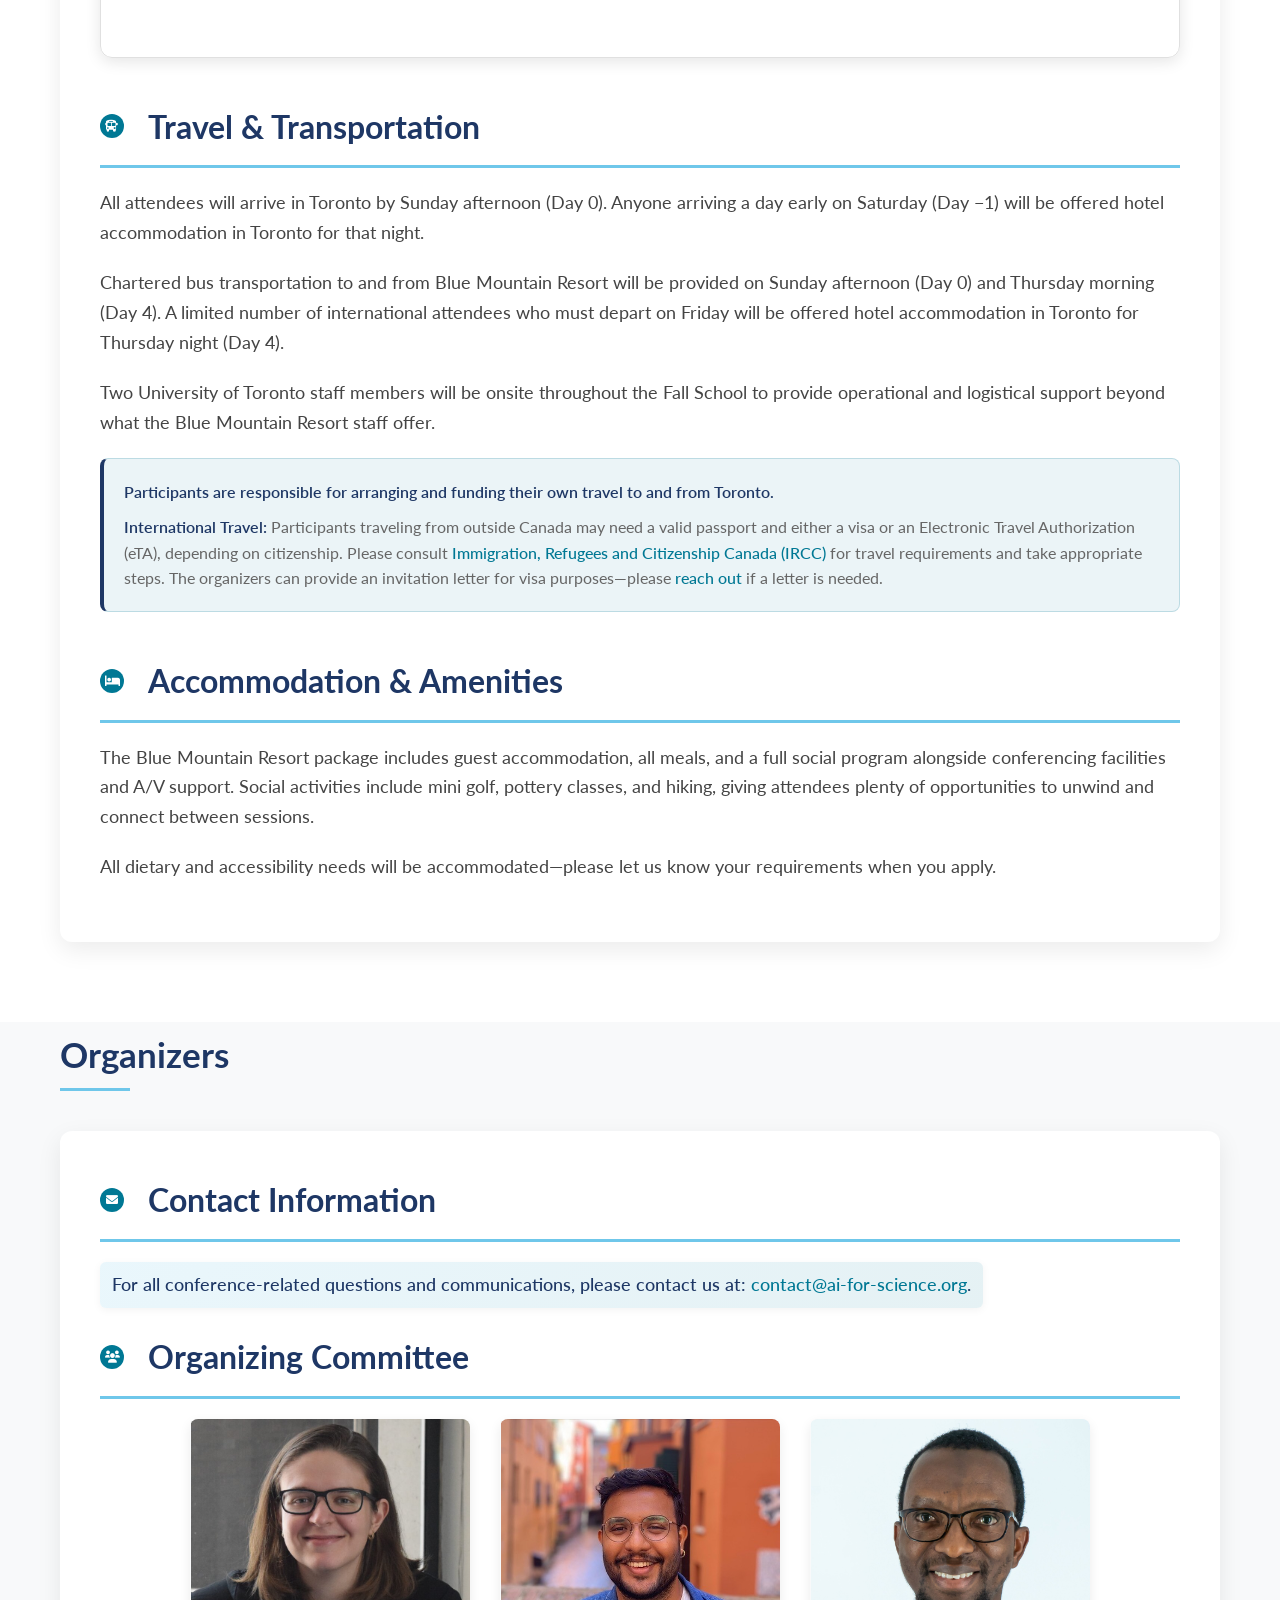
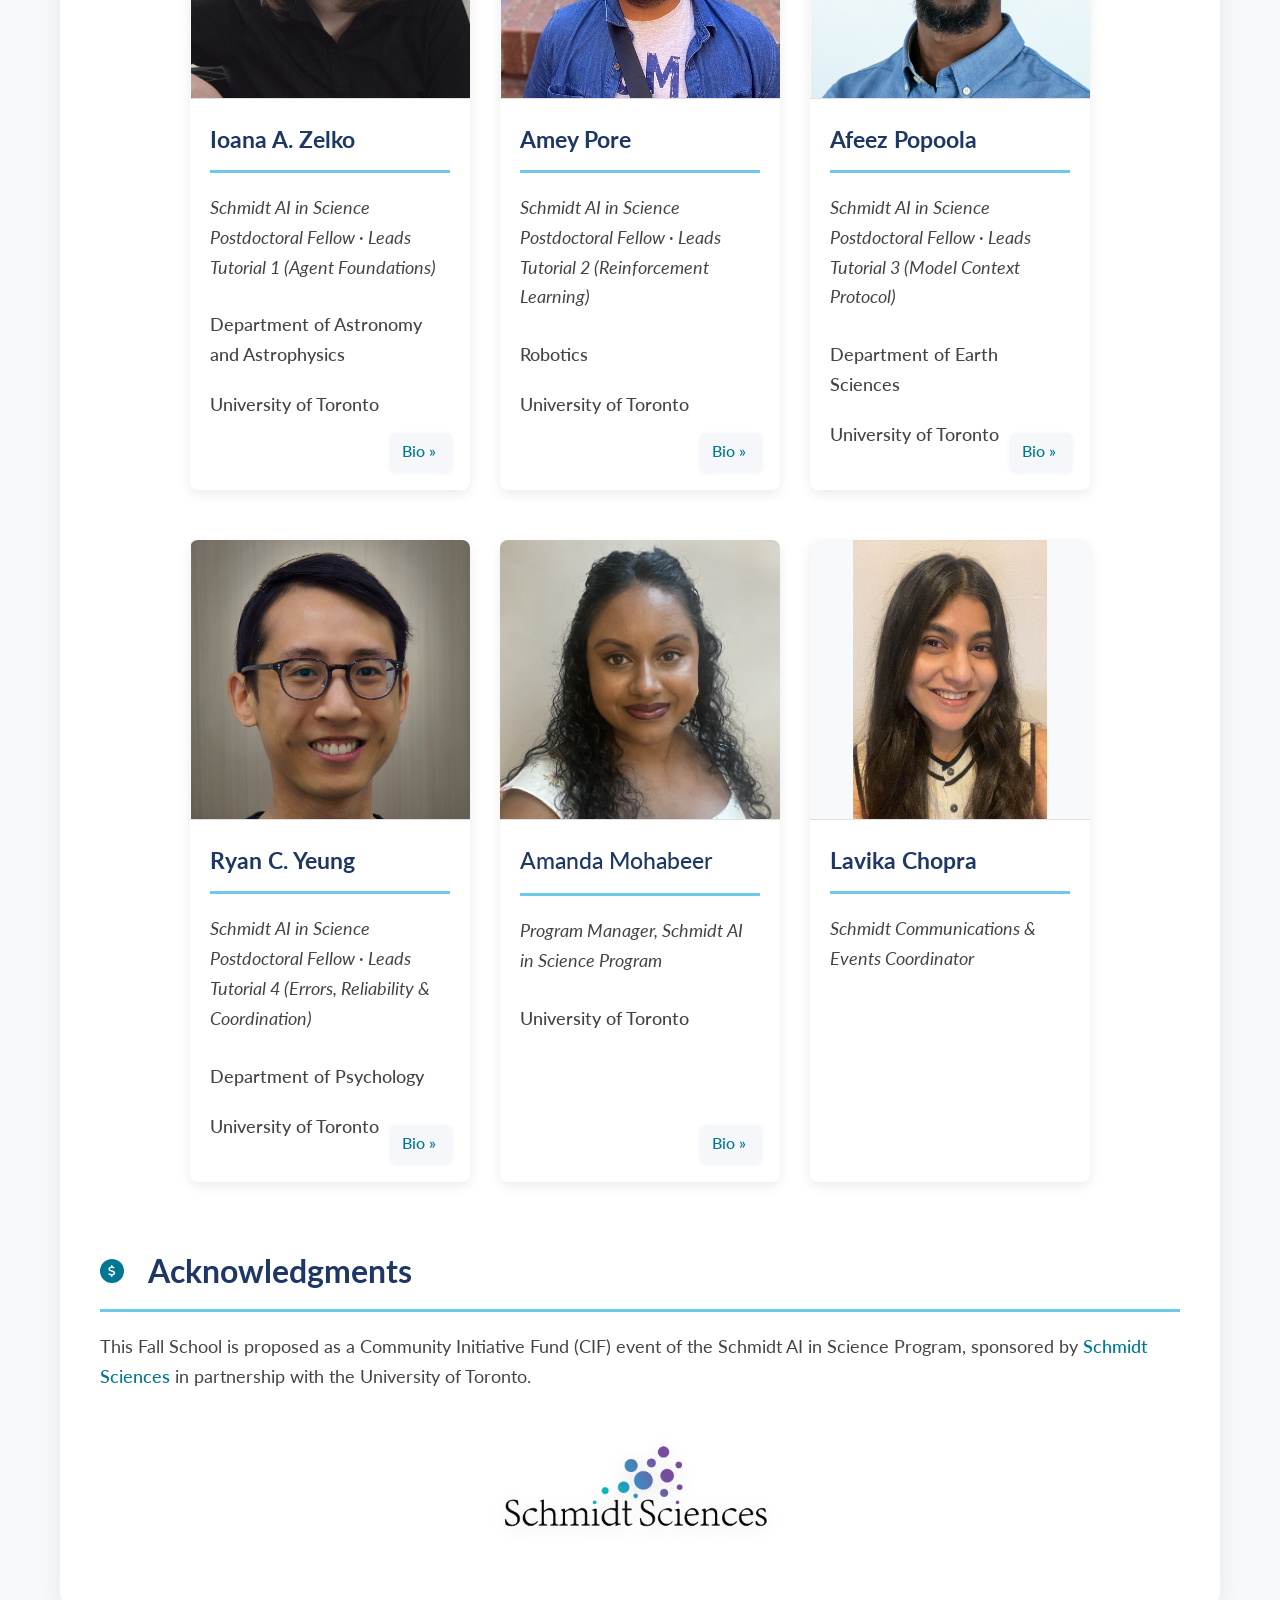
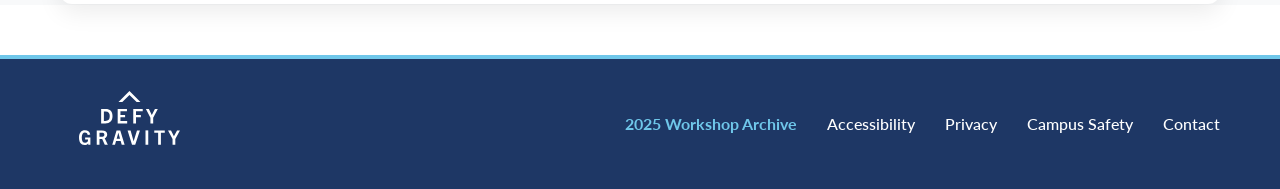
==== commit cf3f35d5: "Add Lavika Chopra to organizers" ====
--- a/index.html
+++ b/index.html
@@ -1326,6 +1326,20 @@
                     </div>
                   </div>
                   <a href="#" class="organizer-bio-link" data-organizer="amanda" onclick="openOrganizerBio(event, 'amanda')">Bio »</a>
+                </div>
+
+                <div class="organizer-card">
+                  <img
+                    src="imgs/lavika.jpg"
+                    alt="Lavika Chopra"
+                    class="organizer-photo"
+                  />
+                  <div class="organizer-info">
+                    <h3>Lavika Chopra</h3>
+                    <p class="organizer-title">
+                      Schmidt Communications &amp; Events Coordinator
+                    </p>
+                  </div>
                 </div>
               </div>
             </div>
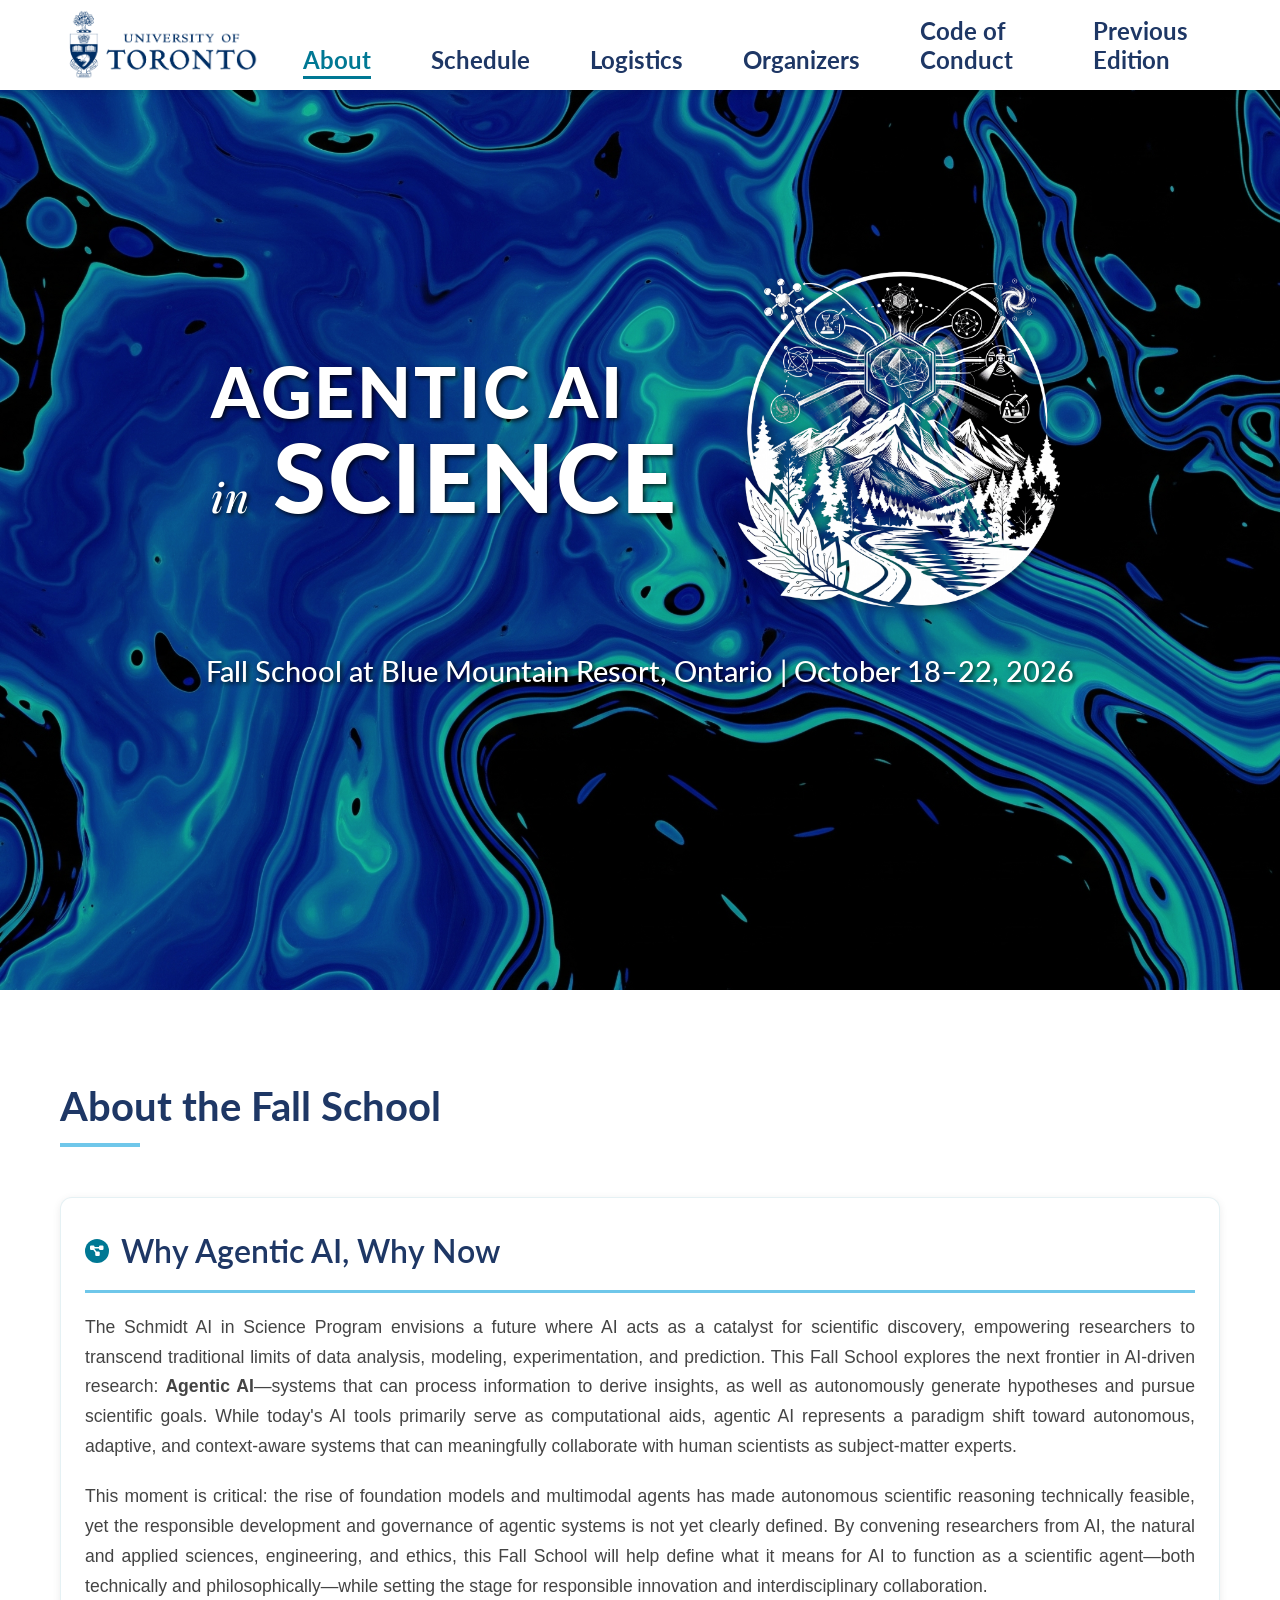
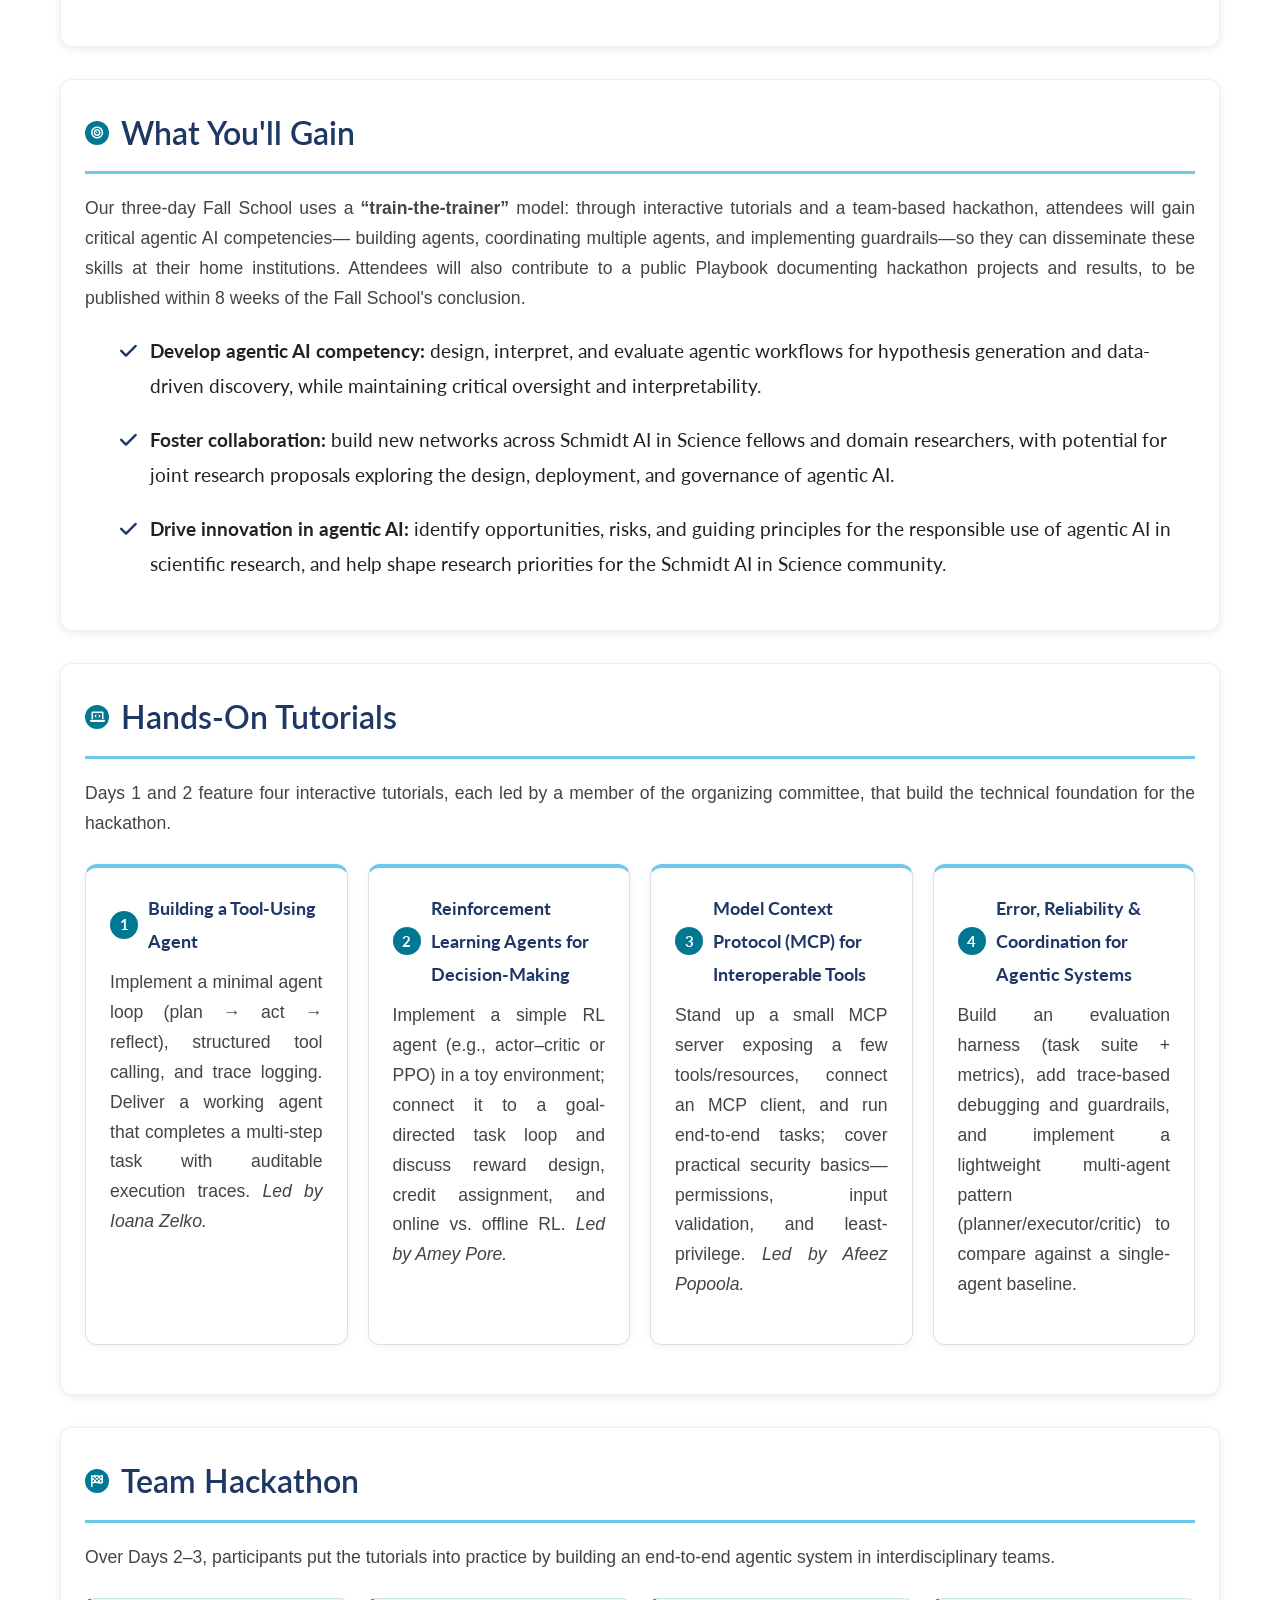
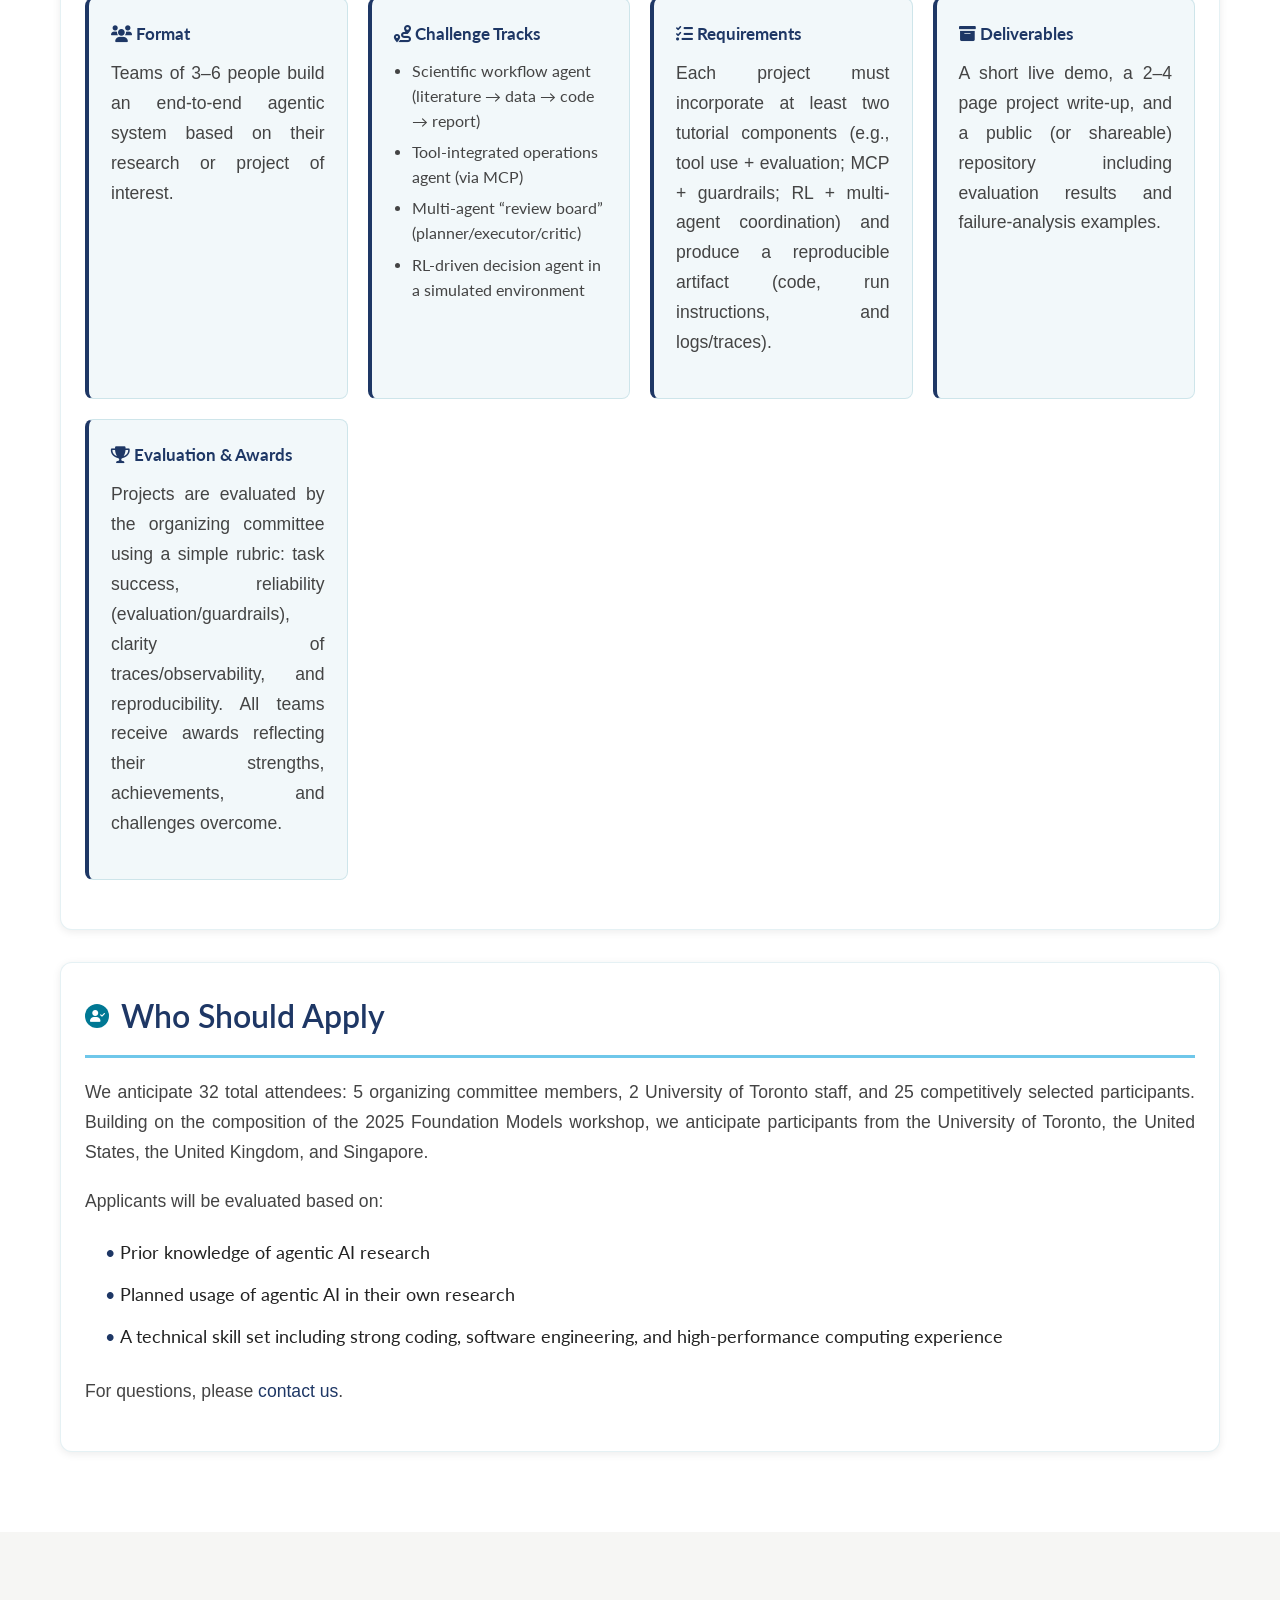
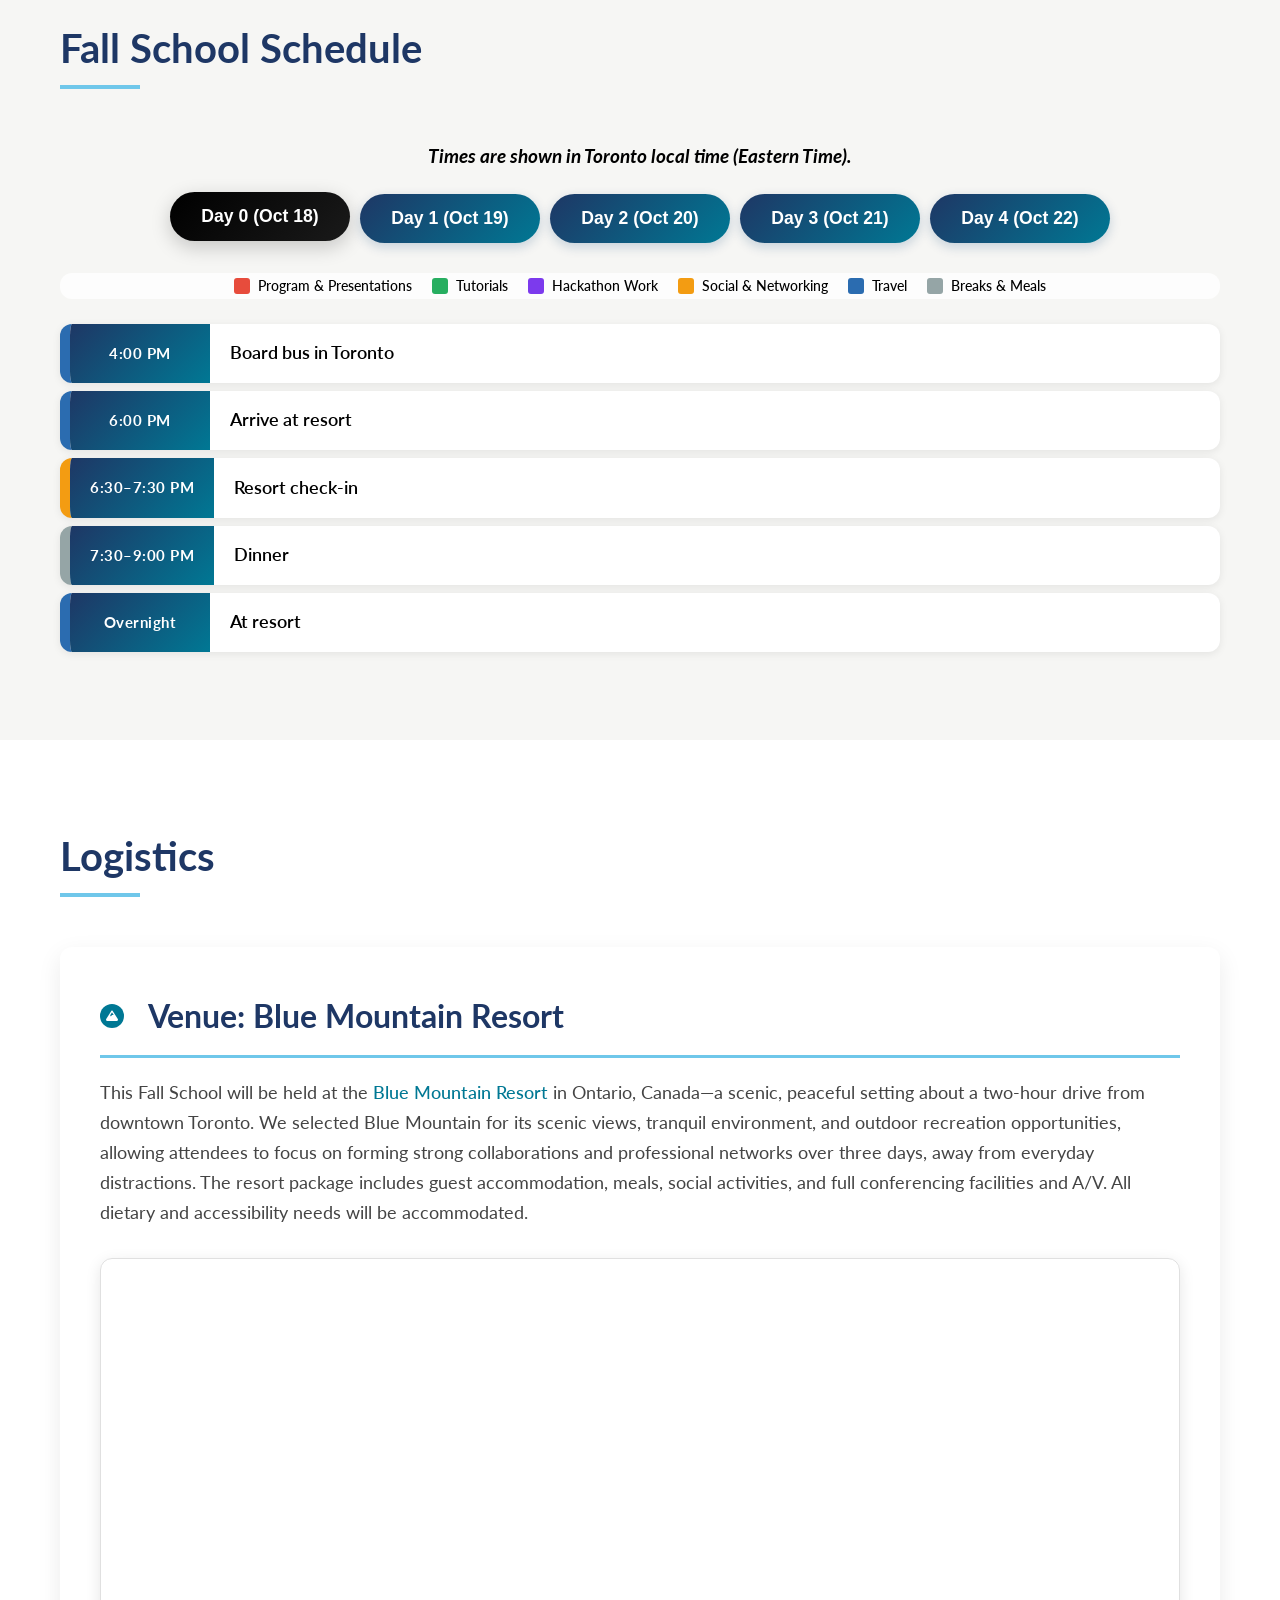
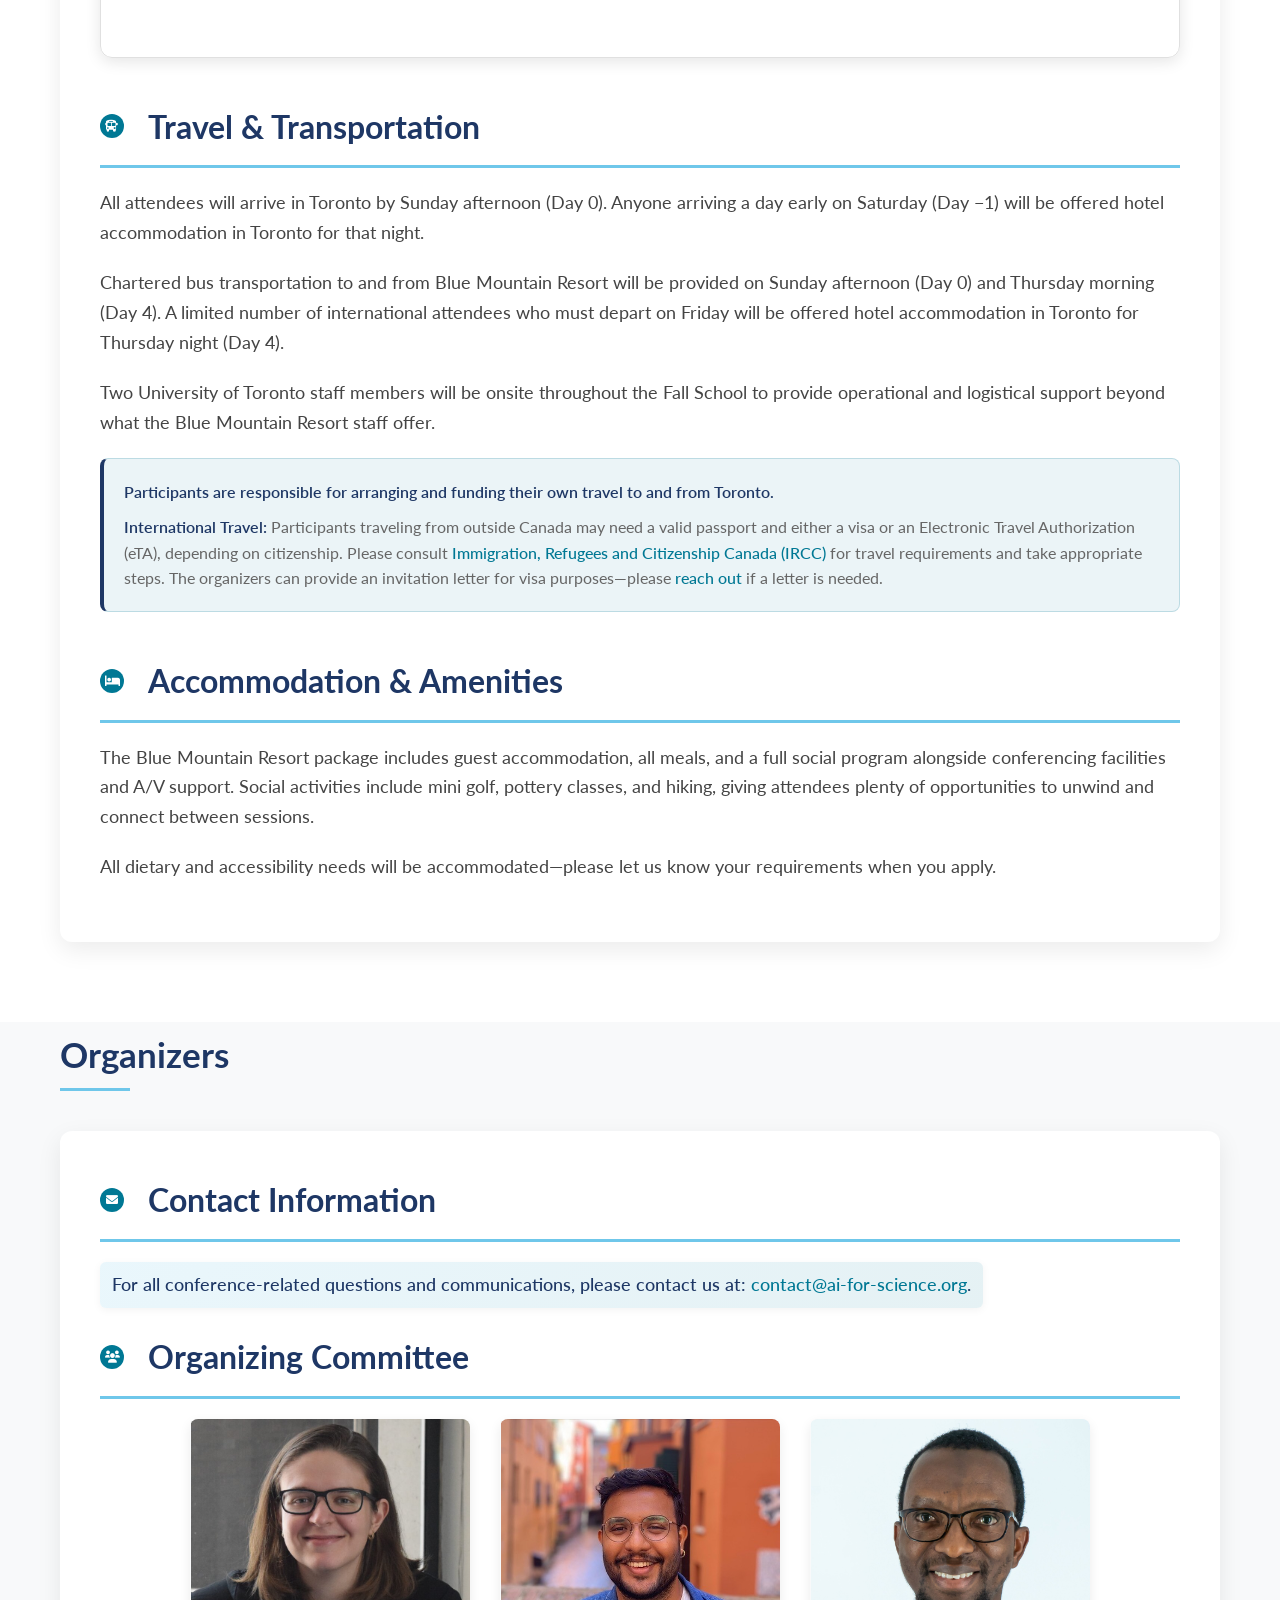
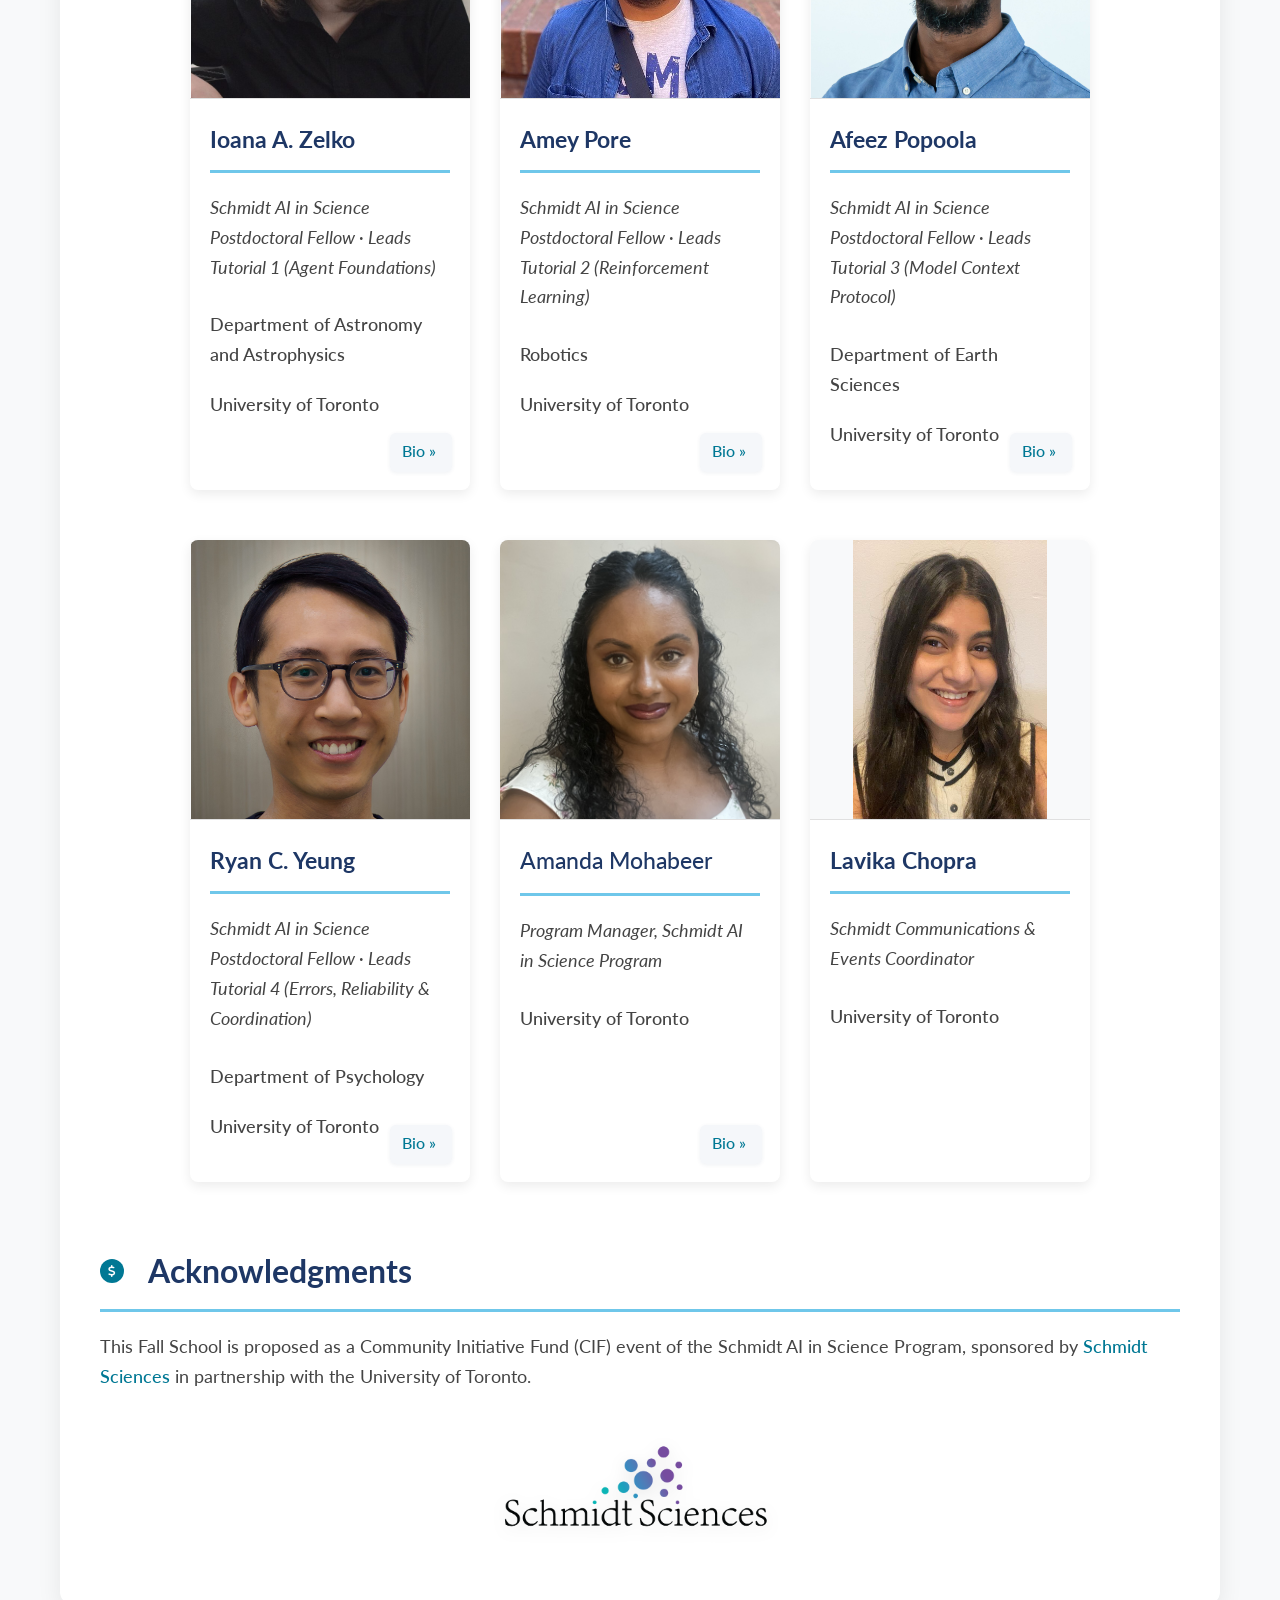
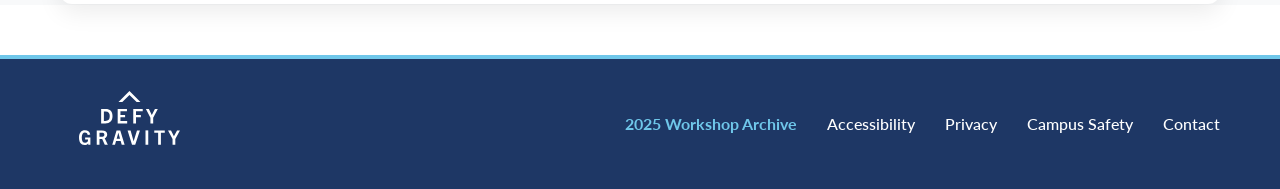
==== commit cd3a997c: "Add Lavika university affiliation" ====
--- a/index.html
+++ b/index.html
@@ -1339,6 +1339,9 @@
                     <p class="organizer-title">
                       Schmidt Communications &amp; Events Coordinator
                     </p>
+                    <div class="organizer-affiliation">
+                      <p class="organizer-university">University of Toronto</p>
+                    </div>
                   </div>
                 </div>
               </div>
